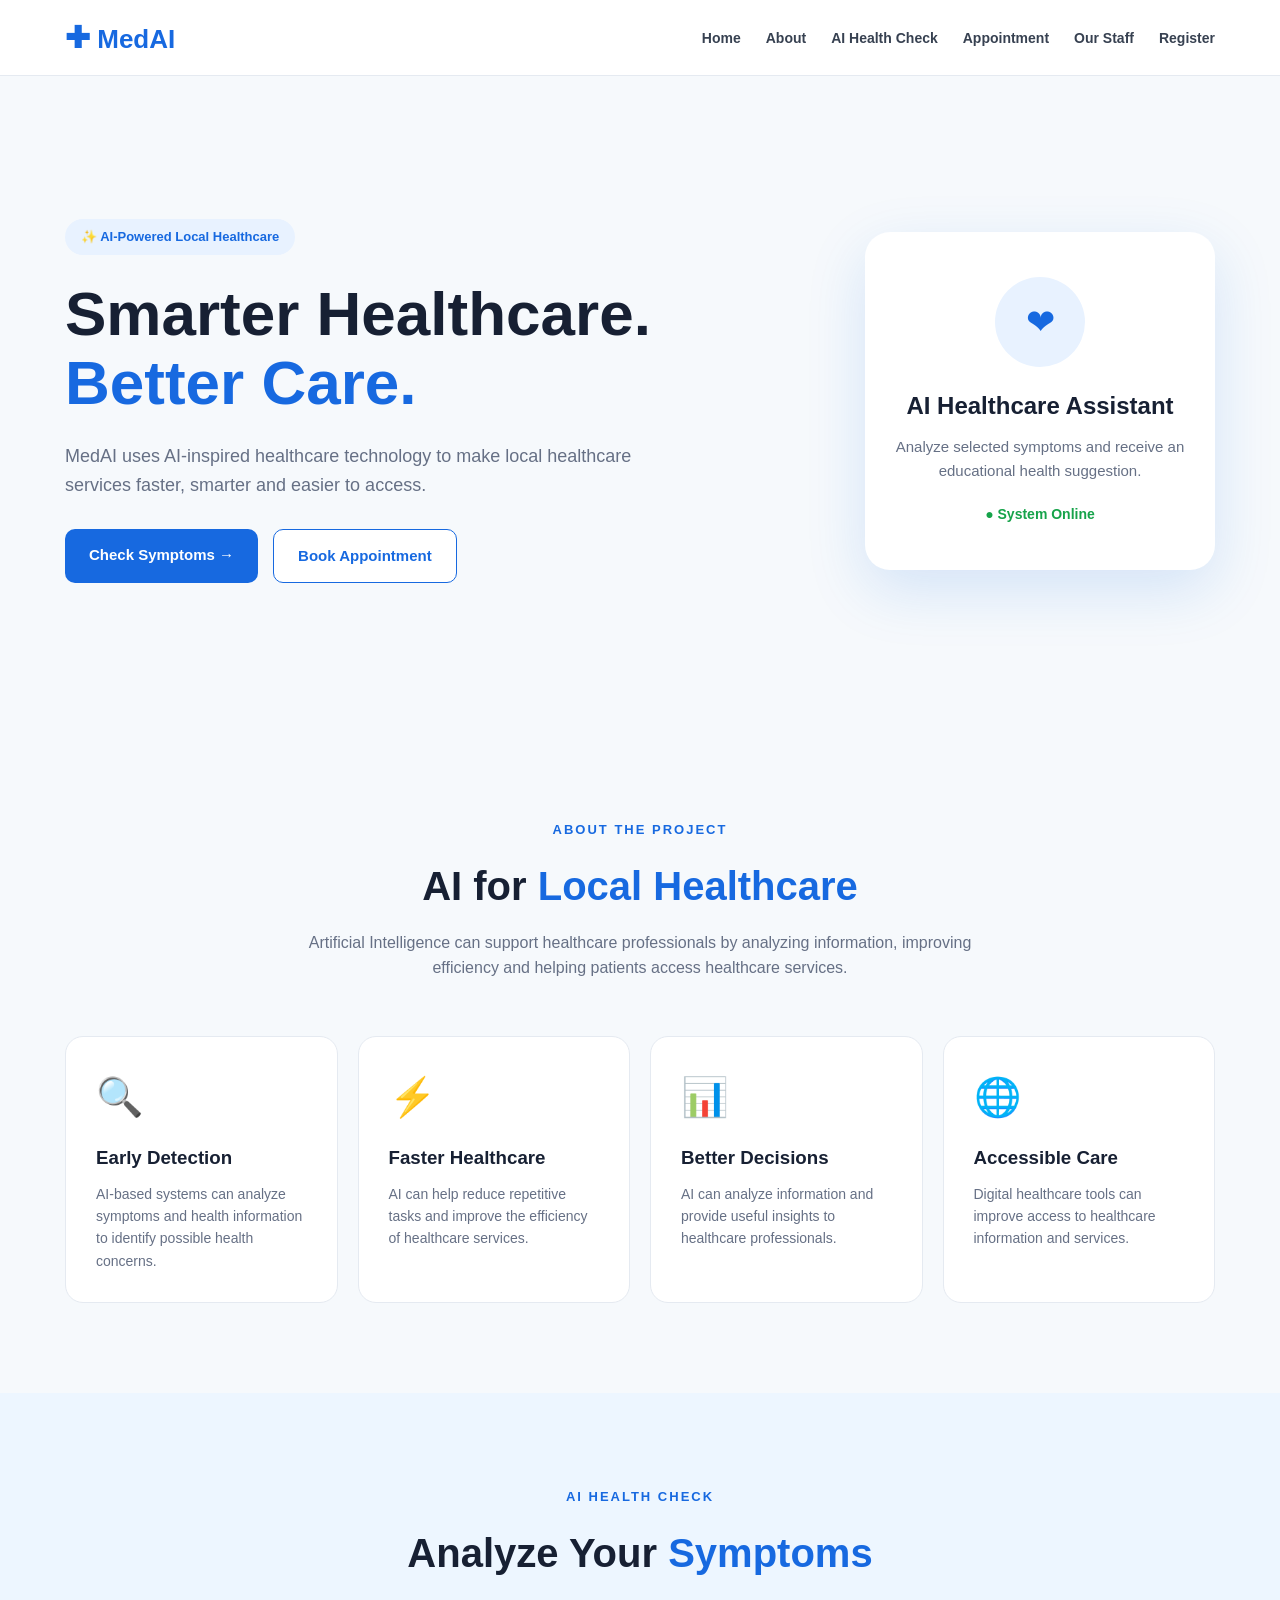
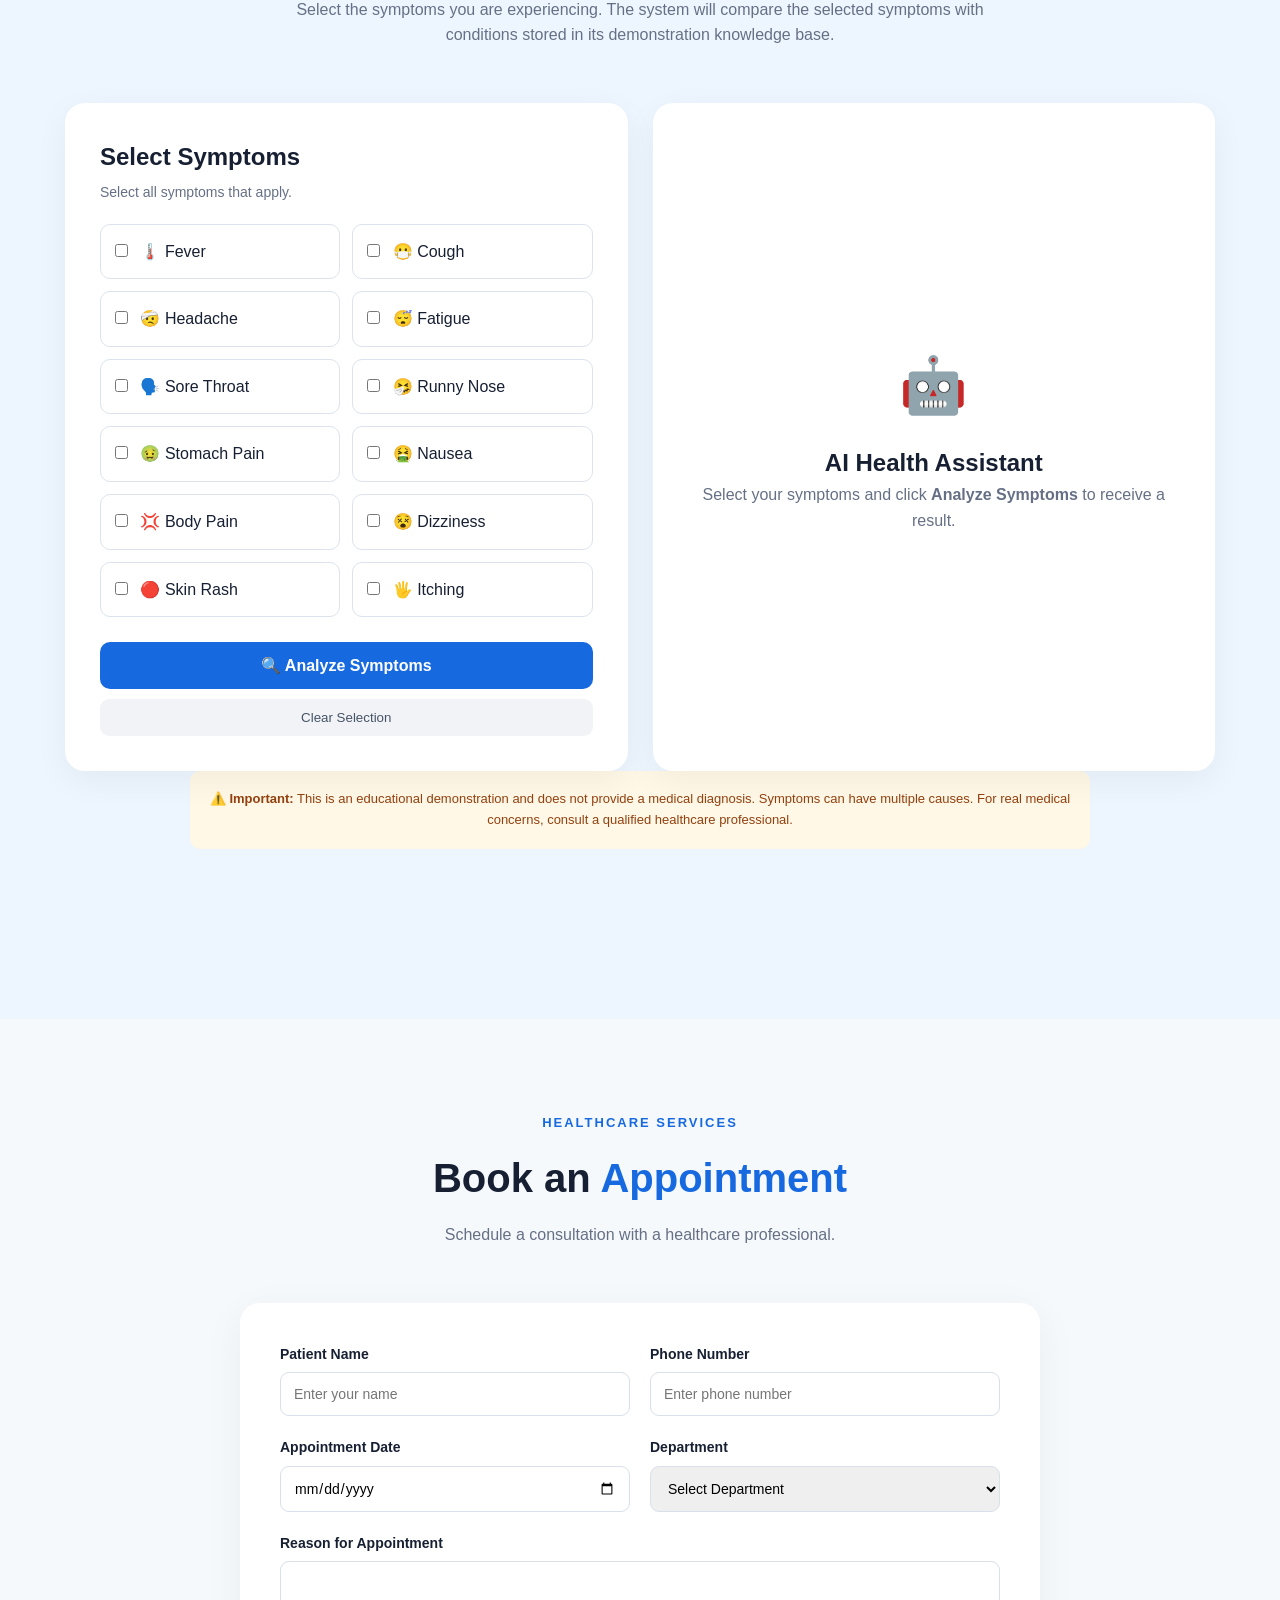
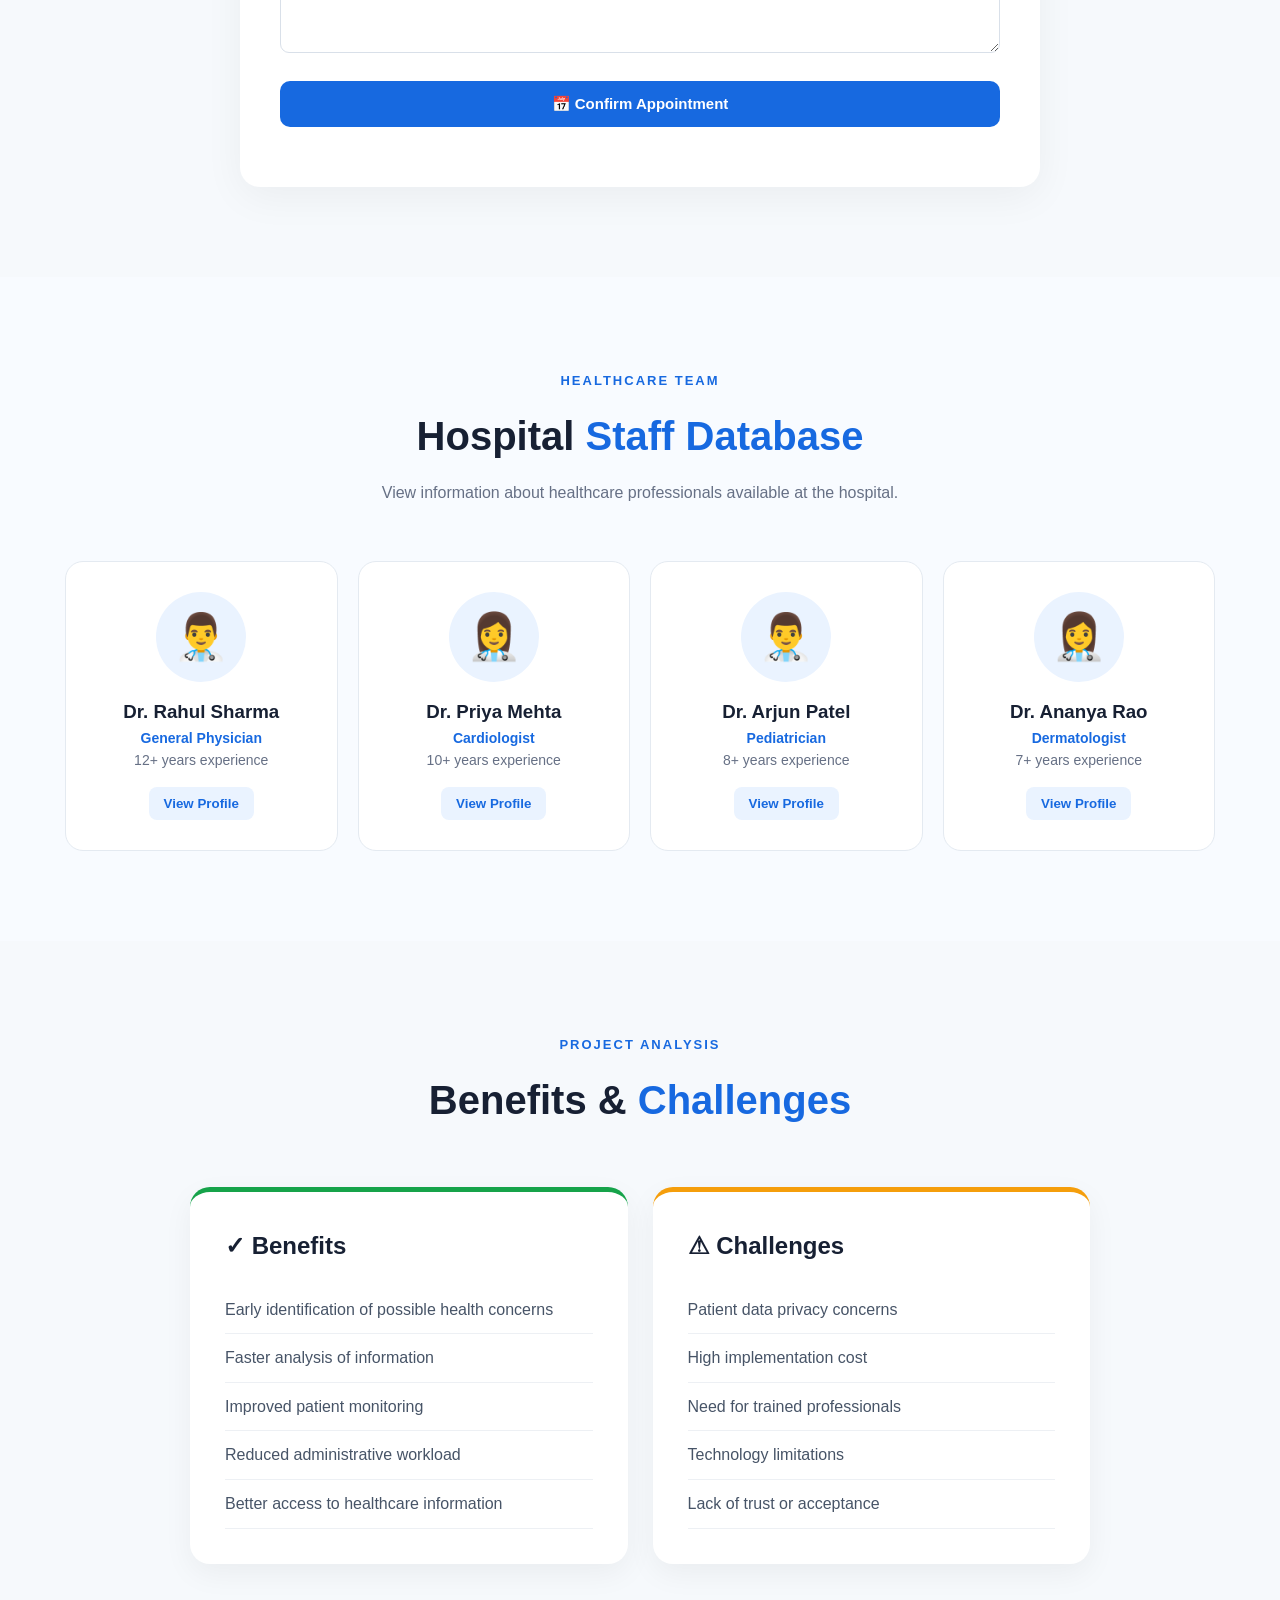
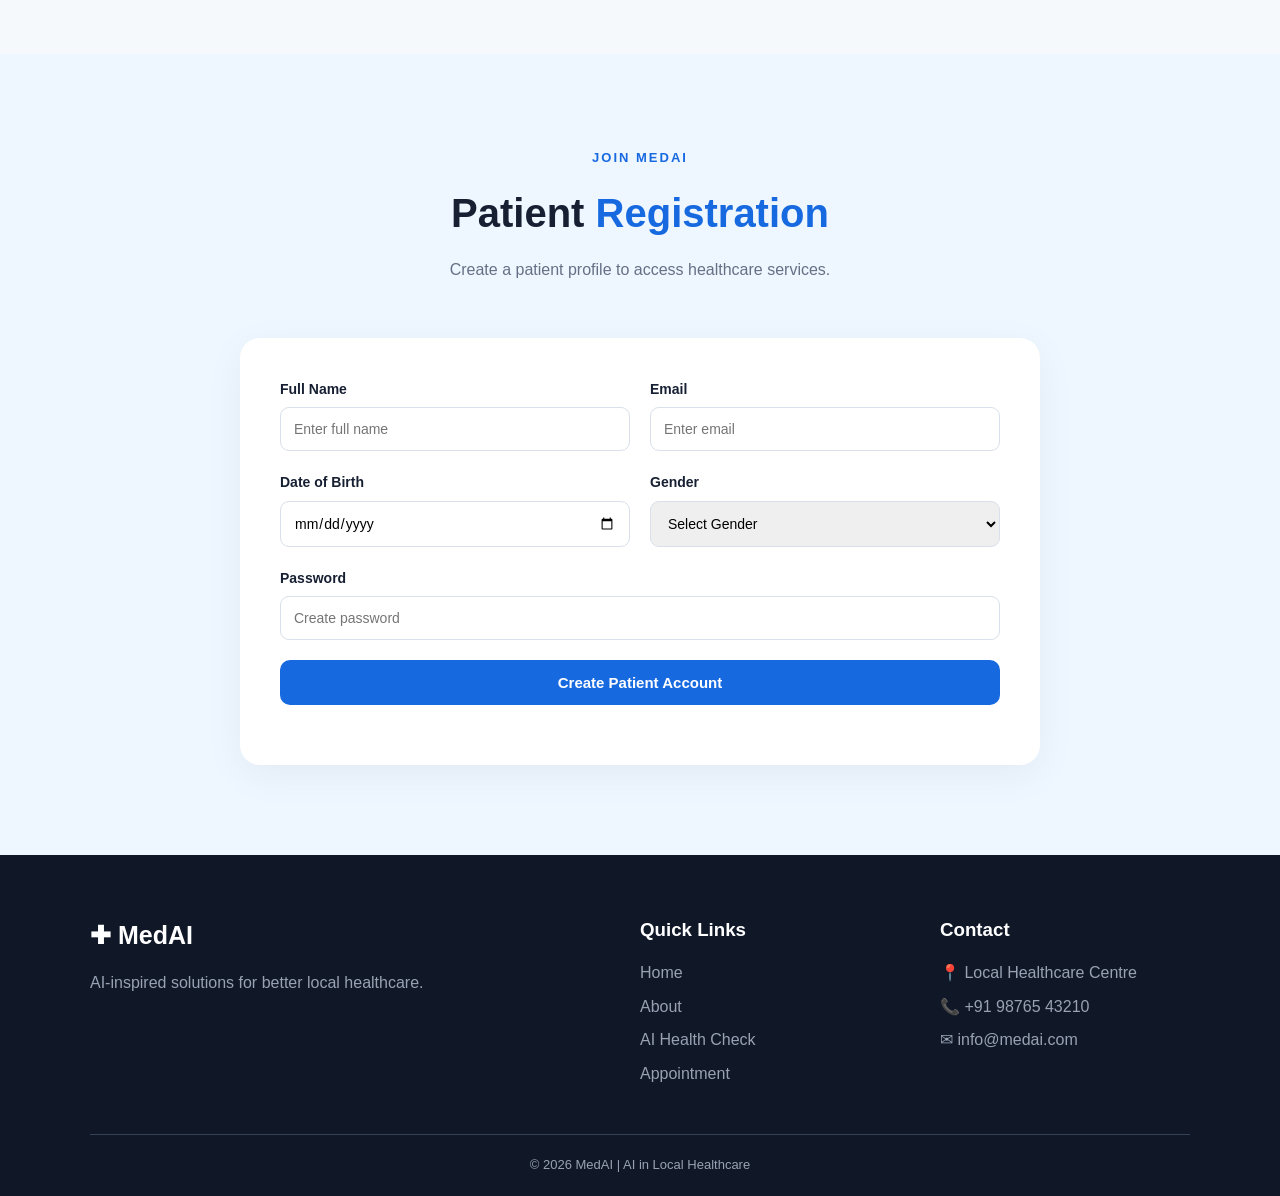
==== index.html @ bee103cc "Add files via upload" ====
<!DOCTYPE html>
<html lang="en">

<head>
    <meta charset="UTF-8">
    <meta name="viewport" content="width=device-width, initial-scale=1.0">

    <title>MedAI | AI in Local Healthcare</title>

    <link rel="stylesheet" href="style.css">
</head>

<body>

<!-- =====================================================
     NAVIGATION BAR
===================================================== -->

<header>

    <nav class="navbar">

        <a href="#home" class="logo">
            <span>✚</span> MedAI
        </a>

        <button class="menu-btn" id="menuBtn">
            ☰
        </button>

        <ul class="nav-links" id="navLinks">

            <li>
                <a href="#home">Home</a>
            </li>

            <li>
                <a href="#about">About</a>
            </li>

            <li>
                <a href="#symptoms">AI Health Check</a>
            </li>

            <li>
                <a href="#appointment">Appointment</a>
            </li>

            <li>
                <a href="#staff">Our Staff</a>
            </li>

            <li>
                <a href="#register">Register</a>
            </li>

        </ul>

    </nav>

</header>


<!-- =====================================================
     HOME
===================================================== -->

<section id="home" class="hero">

    <div class="hero-content">

        <div class="badge">
            ✨ AI-Powered Local Healthcare
        </div>

        <h1>
            Smarter Healthcare.
            <span>Better Care.</span>
        </h1>

        <p>
            MedAI uses AI-inspired healthcare technology to
            make local healthcare services faster, smarter
            and easier to access.
        </p>

        <div class="hero-buttons">

            <a href="#symptoms" class="btn primary">
                Check Symptoms →
            </a>

            <a href="#appointment" class="btn secondary">
                Book Appointment
            </a>

        </div>

    </div>


    <div class="hero-card">

        <div class="pulse-icon">
            ❤
        </div>

        <h2>
            AI Healthcare Assistant
        </h2>

        <p>
            Analyze selected symptoms and receive an
            educational health suggestion.
        </p>

        <div class="online">
            ● System Online
        </div>

    </div>

</section>


<!-- =====================================================
     ABOUT
===================================================== -->

<section id="about" class="section">

    <div class="section-title">

        <span>ABOUT THE PROJECT</span>

        <h2>
            AI for
            <strong>Local Healthcare</strong>
        </h2>

        <p>
            Artificial Intelligence can support healthcare
            professionals by analyzing information,
            improving efficiency and helping patients
            access healthcare services.
        </p>

    </div>


    <div class="cards">

        <div class="info-card">

            <div class="card-icon">
                🔍
            </div>

            <h3>
                Early Detection
            </h3>

            <p>
                AI-based systems can analyze symptoms and
                health information to identify possible
                health concerns.
            </p>

        </div>


        <div class="info-card">

            <div class="card-icon">
                ⚡
            </div>

            <h3>
                Faster Healthcare
            </h3>

            <p>
                AI can help reduce repetitive tasks and
                improve the efficiency of healthcare services.
            </p>

        </div>


        <div class="info-card">

            <div class="card-icon">
                📊
            </div>

            <h3>
                Better Decisions
            </h3>

            <p>
                AI can analyze information and provide
                useful insights to healthcare professionals.
            </p>

        </div>


        <div class="info-card">

            <div class="card-icon">
                🌐
            </div>

            <h3>
                Accessible Care
            </h3>

            <p>
                Digital healthcare tools can improve access
                to healthcare information and services.
            </p>

        </div>

    </div>

</section>


<!-- =====================================================
     AI SYMPTOM CHECKER
===================================================== -->

<section id="symptoms" class="checker-section">

    <div class="section">

        <div class="section-title">

            <span>AI HEALTH CHECK</span>

            <h2>
                Analyze Your
                <strong>Symptoms</strong>
            </h2>

            <p>
                Select the symptoms you are experiencing.
                The system will compare the selected symptoms
                with conditions stored in its demonstration
                knowledge base.
            </p>

        </div>


        <div class="checker">


            <!-- LEFT SIDE -->

            <div class="symptom-box">

                <h2>
                    Select Symptoms
                </h2>

                <p class="small-text">
                    Select all symptoms that apply.
                </p>


                <div class="symptoms-grid">

                    <label class="symptom-option">
                        <input type="checkbox" value="fever">
                        <span>🌡️ Fever</span>
                    </label>


                    <label class="symptom-option">
                        <input type="checkbox" value="cough">
                        <span>😷 Cough</span>
                    </label>


                    <label class="symptom-option">
                        <input type="checkbox" value="headache">
                        <span>🤕 Headache</span>
                    </label>


                    <label class="symptom-option">
                        <input type="checkbox" value="fatigue">
                        <span>😴 Fatigue</span>
                    </label>


                    <label class="symptom-option">
                        <input type="checkbox" value="sorethroat">
                        <span>🗣️ Sore Throat</span>
                    </label>


                    <label class="symptom-option">
                        <input type="checkbox" value="cold">
                        <span>🤧 Runny Nose</span>
                    </label>


                    <label class="symptom-option">
                        <input type="checkbox" value="stomach">
                        <span>🤢 Stomach Pain</span>
                    </label>


                    <label class="symptom-option">
                        <input type="checkbox" value="nausea">
                        <span>🤮 Nausea</span>
                    </label>


                    <label class="symptom-option">
                        <input type="checkbox" value="bodypain">
                        <span>💢 Body Pain</span>
                    </label>


                    <label class="symptom-option">
                        <input type="checkbox" value="dizziness">
                        <span>😵 Dizziness</span>
                    </label>


                    <label class="symptom-option">
                        <input type="checkbox" value="rash">
                        <span>🔴 Skin Rash</span>
                    </label>


                    <label class="symptom-option">
                        <input type="checkbox" value="itching">
                        <span>🖐️ Itching</span>
                    </label>

                </div>


                <button
                    type="button"
                    id="analyzeBtn"
                    class="btn primary analyze-btn">

                    🔍 Analyze Symptoms

                </button>


                <button
                    type="button"
                    id="clearBtn"
                    class="clear-btn">

                    Clear Selection

                </button>

            </div>


            <!-- RIGHT SIDE -->

            <div class="result-box" id="resultBox">

                <div class="robot">
                    🤖
                </div>

                <h2>
                    AI Health Assistant
                </h2>

                <p>
                    Select your symptoms and click
                    <strong>Analyze Symptoms</strong>
                    to receive a result.
                </p>

            </div>

        </div>


        <div class="warning">

            ⚠️ <strong>Important:</strong>
            This is an educational demonstration and does
            not provide a medical diagnosis. Symptoms can
            have multiple causes. For real medical concerns,
            consult a qualified healthcare professional.

        </div>

    </div>

</section>


<!-- =====================================================
     APPOINTMENT
===================================================== -->

<section id="appointment" class="section">

    <div class="section-title">

        <span>HEALTHCARE SERVICES</span>

        <h2>
            Book an
            <strong>Appointment</strong>
        </h2>

        <p>
            Schedule a consultation with a healthcare professional.
        </p>

    </div>


    <div class="form-container">

        <form id="appointmentForm">

            <div class="form-row">

                <div class="input-group">

                    <label>
                        Patient Name
                    </label>

                    <input
                        type="text"
                        id="patientName"
                        placeholder="Enter your name"
                        required>

                </div>


                <div class="input-group">

                    <label>
                        Phone Number
                    </label>

                    <input
                        type="tel"
                        placeholder="Enter phone number"
                        required>

                </div>

            </div>


            <div class="form-row">

                <div class="input-group">

                    <label>
                        Appointment Date
                    </label>

                    <input
                        type="date"
                        required>

                </div>


                <div class="input-group">

                    <label>
                        Department
                    </label>

                    <select required>

                        <option value="">
                            Select Department
                        </option>

                        <option>
                            General Medicine
                        </option>

                        <option>
                            Cardiology
                        </option>

                        <option>
                            Pediatrics
                        </option>

                        <option>
                            Dermatology
                        </option>

                        <option>
                            Orthopedics
                        </option>

                    </select>

                </div>

            </div>


            <div class="input-group">

                <label>
                    Reason for Appointment
                </label>

                <textarea
                    rows="4"
                    placeholder="Describe your concern">
                </textarea>

            </div>


            <button
                type="submit"
                class="btn primary full">

                📅 Confirm Appointment

            </button>

        </form>


        <div id="appointmentMessage"></div>

    </div>

</section>


<!-- =====================================================
     STAFF DATABASE
===================================================== -->

<section id="staff" class="staff-section">

    <div class="section">

        <div class="section-title">

            <span>HEALTHCARE TEAM</span>

            <h2>
                Hospital
                <strong>Staff Database</strong>
            </h2>

            <p>
                View information about healthcare professionals
                available at the hospital.
            </p>

        </div>


        <div class="staff-grid">


            <div class="staff-card">

                <div class="doctor">
                    👨‍⚕️
                </div>

                <h3>
                    Dr. Rahul Sharma
                </h3>

                <p class="speciality">
                    General Physician
                </p>

                <p>
                    12+ years experience
                </p>

                <button
                    class="profile-btn"
                    onclick="showStaff(
                    'Dr. Rahul Sharma',
                    'General Physician',
                    '12+ years experience',
                    'Monday - Friday')">

                    View Profile

                </button>

            </div>


            <div class="staff-card">

                <div class="doctor">
                    👩‍⚕️
                </div>

                <h3>
                    Dr. Priya Mehta
                </h3>

                <p class="speciality">
                    Cardiologist
                </p>

                <p>
                    10+ years experience
                </p>

                <button
                    class="profile-btn"
                    onclick="showStaff(
                    'Dr. Priya Mehta',
                    'Cardiologist',
                    '10+ years experience',
                    'Tuesday - Saturday')">

                    View Profile

                </button>

            </div>


            <div class="staff-card">

                <div class="doctor">
                    👨‍⚕️
                </div>

                <h3>
                    Dr. Arjun Patel
                </h3>

                <p class="speciality">
                    Pediatrician
                </p>

                <p>
                    8+ years experience
                </p>

                <button
                    class="profile-btn"
                    onclick="showStaff(
                    'Dr. Arjun Patel',
                    'Pediatrician',
                    '8+ years experience',
                    'Monday - Saturday')">

                    View Profile

                </button>

            </div>


            <div class="staff-card">

                <div class="doctor">
                    👩‍⚕️
                </div>

                <h3>
                    Dr. Ananya Rao
                </h3>

                <p class="speciality">
                    Dermatologist
                </p>

                <p>
                    7+ years experience
                </p>

                <button
                    class="profile-btn"
                    onclick="showStaff(
                    'Dr. Ananya Rao',
                    'Dermatologist',
                    '7+ years experience',
                    'Monday - Thursday')">

                    View Profile

                </button>

            </div>

        </div>

    </div>

</section>


<!-- =====================================================
     BENEFITS & CHALLENGES
===================================================== -->

<section class="section">

    <div class="section-title">

        <span>PROJECT ANALYSIS</span>

        <h2>
            Benefits &
            <strong>Challenges</strong>
        </h2>

    </div>


    <div class="comparison">

        <div class="benefits">

            <h2>
                ✓ Benefits
            </h2>

            <ul>

                <li>
                    Early identification of possible health concerns
                </li>

                <li>
                    Faster analysis of information
                </li>

                <li>
                    Improved patient monitoring
                </li>

                <li>
                    Reduced administrative workload
                </li>

                <li>
                    Better access to healthcare information
                </li>

            </ul>

        </div>


        <div class="challenges">

            <h2>
                ⚠ Challenges
            </h2>

            <ul>

                <li>
                    Patient data privacy concerns
                </li>

                <li>
                    High implementation cost
                </li>

                <li>
                    Need for trained professionals
                </li>

                <li>
                    Technology limitations
                </li>

                <li>
                    Lack of trust or acceptance
                </li>

            </ul>

        </div>

    </div>

</section>


<!-- =====================================================
     REGISTRATION
===================================================== -->

<section id="register" class="register-section">

    <div class="section">

        <div class="section-title">

            <span>JOIN MEDAI</span>

            <h2>
                Patient
                <strong>Registration</strong>
            </h2>

            <p>
                Create a patient profile to access healthcare services.
            </p>

        </div>


        <div class="form-container">

            <form id="registrationForm">

                <div class="form-row">

                    <div class="input-group">

                        <label>
                            Full Name
                        </label>

                        <input
                            type="text"
                            placeholder="Enter full name"
                            required>

                    </div>


                    <div class="input-group">

                        <label>
                            Email
                        </label>

                        <input
                            type="email"
                            placeholder="Enter email"
                            required>

                    </div>

                </div>


                <div class="form-row">

                    <div class="input-group">

                        <label>
                            Date of Birth
                        </label>

                        <input
                            type="date"
                            required>

                    </div>


                    <div class="input-group">

                        <label>
                            Gender
                        </label>

                        <select required>

                            <option value="">
                                Select Gender
                            </option>

                            <option>
                                Male
                            </option>

                            <option>
                                Female
                            </option>

                            <option>
                                Other
                            </option>

                        </select>

                    </div>

                </div>


                <div class="input-group">

                    <label>
                        Password
                    </label>

                    <input
                        type="password"
                        placeholder="Create password"
                        required>

                </div>


                <button
                    type="submit"
                    class="btn primary full">

                    Create Patient Account

                </button>

            </form>


            <div id="registrationMessage"></div>

        </div>

    </div>

</section>


<!-- =====================================================
     FOOTER
===================================================== -->

<footer>

    <div class="footer-content">

        <div>

            <a href="#home" class="footer-logo">
                ✚ MedAI
            </a>

            <p>
                AI-inspired solutions for better local healthcare.
            </p>

        </div>


        <div>

            <h3>
                Quick Links
            </h3>

            <a href="#home">
                Home
            </a>

            <a href="#about">
                About
            </a>

            <a href="#symptoms">
                AI Health Check
            </a>

            <a href="#appointment">
                Appointment
            </a>

        </div>


        <div>

            <h3>
                Contact
            </h3>

            <p>
                📍 Local Healthcare Centre
            </p>

            <p>
                📞 +91 98765 43210
            </p>

            <p>
                ✉ info@medai.com
            </p>

        </div>

    </div>


    <div class="copyright">

        © 2026 MedAI | AI in Local Healthcare

    </div>

</footer>


<!-- =====================================================
     STAFF MODAL
===================================================== -->

<div class="modal" id="staffModal">

    <div class="modal-content">

        <button
            class="close"
            onclick="closeModal()">

            ×

        </button>

        <div id="staffDetails"></div>

    </div>

</div>


<script src="script.js"></script>

</body>

</html>
---- style.css ----
* {
    margin: 0;
    padding: 0;
    box-sizing: border-box;
    scroll-behavior: smooth;
}

body {
    font-family: Arial, Helvetica, sans-serif;
    background: #f6f9fc;
    color: #172033;
    line-height: 1.6;
}


/* =====================================================
   NAVBAR
===================================================== */

header {
    position: sticky;
    top: 0;
    z-index: 1000;

    background: rgba(255, 255, 255, 0.96);

    backdrop-filter: blur(15px);

    border-bottom: 1px solid #e5eaf1;
}

.navbar {
    max-width: 1200px;
    height: 75px;

    margin: auto;

    padding: 0 25px;

    display: flex;
    align-items: center;
    justify-content: space-between;
}

.logo {
    text-decoration: none;

    color: #1769e0;

    font-size: 26px;
    font-weight: bold;
}

.logo span {
    font-size: 30px;
}

.nav-links {
    display: flex;

    list-style: none;

    gap: 25px;
}

.nav-links a {
    text-decoration: none;

    color: #374151;

    font-size: 14px;

    font-weight: bold;

    transition: 0.3s;
}

.nav-links a:hover {
    color: #1769e0;
}

.menu-btn {
    display: none;

    border: none;

    background: transparent;

    font-size: 28px;

    cursor: pointer;
}


/* =====================================================
   HERO
===================================================== */

.hero {
    min-height: 650px;

    max-width: 1200px;

    margin: auto;

    padding: 80px 25px;

    display: flex;

    align-items: center;

    justify-content: space-between;

    gap: 50px;
}

.hero-content {
    max-width: 650px;
}

.badge {
    display: inline-block;

    padding: 8px 16px;

    border-radius: 30px;

    background: #e8f2ff;

    color: #1769e0;

    font-size: 13px;

    font-weight: bold;

    margin-bottom: 25px;
}

.hero h1 {
    font-size: 62px;

    line-height: 1.1;

    margin-bottom: 25px;
}

.hero h1 span {
    color: #1769e0;

    display: block;
}

.hero p {
    color: #667085;

    font-size: 18px;

    max-width: 600px;

    margin-bottom: 30px;
}

.hero-buttons {
    display: flex;

    gap: 15px;

    flex-wrap: wrap;
}

.btn {
    border: none;

    padding: 14px 24px;

    border-radius: 10px;

    font-size: 15px;

    font-weight: bold;

    cursor: pointer;

    text-decoration: none;

    display: inline-block;

    transition: 0.3s;
}

.primary {
    background: #1769e0;

    color: white;
}

.primary:hover {
    background: #0d4fae;

    transform: translateY(-2px);
}

.secondary {
    background: white;

    color: #1769e0;

    border: 1px solid #1769e0;
}

.secondary:hover {
    background: #edf5ff;
}


/* HERO CARD */

.hero-card {
    width: 350px;

    padding: 45px 30px;

    text-align: center;

    background: white;

    border-radius: 25px;

    box-shadow: 0 20px 60px rgba(23, 105, 224, 0.15);

    animation: float 4s ease-in-out infinite;
}

.pulse-icon {
    width: 90px;
    height: 90px;

    margin: auto auto 20px;

    border-radius: 50%;

    background: #e8f2ff;

    color: #1769e0;

    font-size: 35px;

    display: flex;

    align-items: center;

    justify-content: center;
}

.hero-card p {
    font-size: 15px;

    margin: 10px 0;
}

.online {
    margin-top: 20px;

    color: #16a34a;

    font-weight: bold;

    font-size: 14px;
}

@keyframes float {

    0%,
    100% {
        transform: translateY(0);
    }

    50% {
        transform: translateY(-12px);
    }
}


/* =====================================================
   GENERAL SECTIONS
===================================================== */

.section {
    max-width: 1200px;

    margin: auto;

    padding: 90px 25px;
}

.section-title {
    max-width: 700px;

    margin: auto auto 55px;

    text-align: center;
}

.section-title span {
    color: #1769e0;

    font-size: 13px;

    font-weight: bold;

    letter-spacing: 2px;
}

.section-title h2 {
    font-size: 40px;

    margin: 12px 0;
}

.section-title strong {
    color: #1769e0;
}

.section-title p {
    color: #667085;
}


/* =====================================================
   ABOUT CARDS
===================================================== */

.cards {
    display: grid;

    grid-template-columns: repeat(4, 1fr);

    gap: 20px;
}

.info-card {
    padding: 30px;

    background: white;

    border: 1px solid #e5eaf1;

    border-radius: 18px;

    transition: 0.3s;
}

.info-card:hover {
    transform: translateY(-8px);

    box-shadow: 0 15px 40px rgba(23, 105, 224, 0.12);
}

.card-icon {
    font-size: 38px;

    margin-bottom: 15px;
}

.info-card h3 {
    margin-bottom: 10px;
}

.info-card p {
    color: #667085;

    font-size: 14px;
}


/* =====================================================
   SYMPTOM CHECKER
===================================================== */

.checker-section {
    background: #edf6ff;
}

.checker {
    display: grid;

    grid-template-columns: 1fr 1fr;

    gap: 25px;
}

.symptom-box,
.result-box {
    background: white;

    padding: 35px;

    border-radius: 20px;

    box-shadow: 0 10px 35px rgba(0, 0, 0, 0.05);
}

.small-text {
    color: #667085;

    font-size: 14px;

    margin: 5px 0 20px;
}

.symptoms-grid {
    display: grid;

    grid-template-columns: repeat(2, 1fr);

    gap: 12px;

    margin-bottom: 25px;
}

.symptom-option {
    padding: 14px;

    border: 1px solid #dce3ec;

    border-radius: 10px;

    cursor: pointer;

    transition: 0.2s;

    background: white;
}

.symptom-option:hover {
    border-color: #1769e0;

    background: #f3f8ff;
}

.symptom-option input {
    margin-right: 8px;

    accent-color: #1769e0;
}

.analyze-btn {
    width: 100%;

    font-size: 16px;
}

.clear-btn {
    width: 100%;

    margin-top: 10px;

    padding: 11px;

    border: none;

    border-radius: 9px;

    background: #f1f3f6;

    color: #475467;

    cursor: pointer;
}

.clear-btn:hover {
    background: #e5e7eb;
}


/* RESULT */

.result-box {
    min-height: 450px;

    display: flex;

    flex-direction: column;

    justify-content: center;

    text-align: center;
}

.robot {
    font-size: 55px;

    margin-bottom: 15px;
}

.result-box > p {
    color: #667085;
}

.result-condition {
    color: #1769e0;

    font-size: 25px;

    margin: 12px 0;
}

.match-score {
    margin: 10px 0 18px;

    color: #475467;

    font-size: 14px;
}

.remedy {
    padding: 18px;

    border-radius: 12px;

    background: #effaf3;

    text-align: left;

    color: #166534;
}

.remedy p {
    color: #344054;

    font-size: 14px;

    margin-top: 8px;
}

.selected-list {
    margin-top: 15px;

    padding: 15px;

    border-radius: 10px;

    background: #f5f8fc;

    text-align: left;

    font-size: 14px;
}

.selected-list p {
    color: #667085;

    margin-top: 5px;

    text-transform: capitalize;
}

.warning {
    max-width: 900px;

    margin: 0 auto 80px;

    padding: 18px;

    background: #fff8e7;

    color: #92400e;

    border-radius: 10px;

    text-align: center;

    font-size: 13px;
}


/* =====================================================
   FORMS
===================================================== */

.form-container {
    max-width: 800px;

    margin: auto;

    padding: 40px;

    background: white;

    border-radius: 20px;

    box-shadow: 0 10px 40px rgba(0, 0, 0, 0.05);
}

.form-row {
    display: grid;

    grid-template-columns: 1fr 1fr;

    gap: 20px;
}

.input-group {
    margin-bottom: 20px;
}

.input-group label {
    display: block;

    margin-bottom: 7px;

    font-size: 14px;

    font-weight: bold;
}

.input-group input,
.input-group select,
.input-group textarea {
    width: 100%;

    padding: 13px;

    border: 1px solid #d9e0e9;

    border-radius: 9px;

    outline: none;

    font-family: inherit;

    font-size: 14px;
}

.input-group input:focus,
.input-group select:focus,
.input-group textarea:focus {
    border-color: #1769e0;

    box-shadow: 0 0 0 3px rgba(23, 105, 224, 0.1);
}

.full {
    width: 100%;
}

#appointmentMessage,
#registrationMessage {
    text-align: center;

    margin-top: 20px;

    font-weight: bold;

    color: #16a34a;
}


/* =====================================================
   STAFF
===================================================== */

.staff-section {
    background: #f8fbff;
}

.staff-grid {
    display: grid;

    grid-template-columns: repeat(4, 1fr);

    gap: 20px;
}

.staff-card {
    padding: 30px 20px;

    text-align: center;

    background: white;

    border: 1px solid #e4eaf1;

    border-radius: 18px;

    transition: 0.3s;
}

.staff-card:hover {
    transform: translateY(-6px);

    box-shadow: 0 12px 35px rgba(0, 0, 0, 0.07);
}

.doctor {
    width: 90px;
    height: 90px;

    margin: auto auto 15px;

    border-radius: 50%;

    background: #eaf3ff;

    display: flex;

    align-items: center;

    justify-content: center;

    font-size: 45px;
}

.staff-card p {
    color: #667085;

    font-size: 14px;
}

.speciality {
    color: #1769e0 !important;

    font-weight: bold;
}

.profile-btn {
    margin-top: 15px;

    padding: 9px 15px;

    border: none;

    border-radius: 8px;

    background: #eaf3ff;

    color: #1769e0;

    cursor: pointer;

    font-weight: bold;
}


/* =====================================================
   BENEFITS / CHALLENGES
===================================================== */

.comparison {
    display: grid;

    grid-template-columns: 1fr 1fr;

    gap: 25px;

    max-width: 900px;

    margin: auto;
}

.benefits,
.challenges {
    padding: 35px;

    background: white;

    border-radius: 20px;

    box-shadow: 0 10px 30px rgba(0, 0, 0, 0.05);
}

.benefits {
    border-top: 5px solid #16a34a;
}

.challenges {
    border-top: 5px solid #f59e0b;
}

.comparison ul {
    list-style: none;

    margin-top: 20px;
}

.comparison li {
    padding: 11px 0;

    border-bottom: 1px solid #edf0f4;

    color: #475467;
}


/* =====================================================
   REGISTRATION
===================================================== */

.register-section {
    background: #eef6ff;
}


/* =====================================================
   MODAL
===================================================== */

.modal {
    display: none;

    position: fixed;

    z-index: 2000;

    inset: 0;

    background: rgba(0, 0, 0, 0.55);

    align-items: center;

    justify-content: center;
}

.modal-content {
    width: 90%;

    max-width: 450px;

    padding: 40px;

    background: white;

    border-radius: 20px;

    text-align: center;

    position: relative;
}

.close {
    position: absolute;

    right: 18px;

    top: 10px;

    border: none;

    background: none;

    font-size: 30px;

    cursor: pointer;
}


/* =====================================================
   FOOTER
===================================================== */

footer {
    padding: 60px 25px 20px;

    background: #101828;

    color: white;
}

.footer-content {
    max-width: 1100px;

    margin: auto;

    display: grid;

    grid-template-columns: 2fr 1fr 1fr;

    gap: 50px;
}

.footer-logo {
    display: inline-block;

    color: white;

    text-decoration: none;

    font-size: 25px;

    font-weight: bold;

    margin-bottom: 15px;
}

.footer-content p {
    color: #98a2b3;

    margin-bottom: 8px;
}

.footer-content h3 {
    margin-bottom: 15px;
}

.footer-content a:not(.footer-logo) {
    display: block;

    color: #98a2b3;

    text-decoration: none;

    margin-bottom: 8px;
}

.footer-content a:hover {
    color: white;
}

.copyright {
    max-width: 1100px;

    margin: 40px auto 0;

    padding-top: 20px;

    border-top: 1px solid #344054;

    text-align: center;

    color: #98a2b3;

    font-size: 13px;
}


/* =====================================================
   MOBILE
===================================================== */

@media (max-width: 900px) {

    .menu-btn {
        display: block;
    }

    .nav-links {
        display: none;

        position: absolute;

        top: 75px;

        left: 0;

        width: 100%;

        padding: 25px;

        background: white;

        flex-direction: column;

        box-shadow: 0 10px 25px rgba(0, 0, 0, 0.08);
    }

    .nav-links.active {
        display: flex;
    }

    .hero {
        flex-direction: column;

        text-align: center;
    }

    .hero-buttons {
        justify-content: center;
    }

    .cards,
    .staff-grid {
        grid-template-columns: repeat(2, 1fr);
    }

    .checker {
        grid-template-columns: 1fr;
    }

}


@media (max-width: 600px) {

    .hero h1 {
        font-size: 40px;
    }

    .hero-card {
        width: 100%;
    }

    .section-title h2 {
        font-size: 30px;
    }

    .cards,
    .staff-grid,
    .comparison,
    .form-row,
    .footer-content {
        grid-template-columns: 1fr;
    }

    .symptoms-grid {
        grid-template-columns: 1fr;
    }

    .form-container {
        padding: 25px;
    }

}
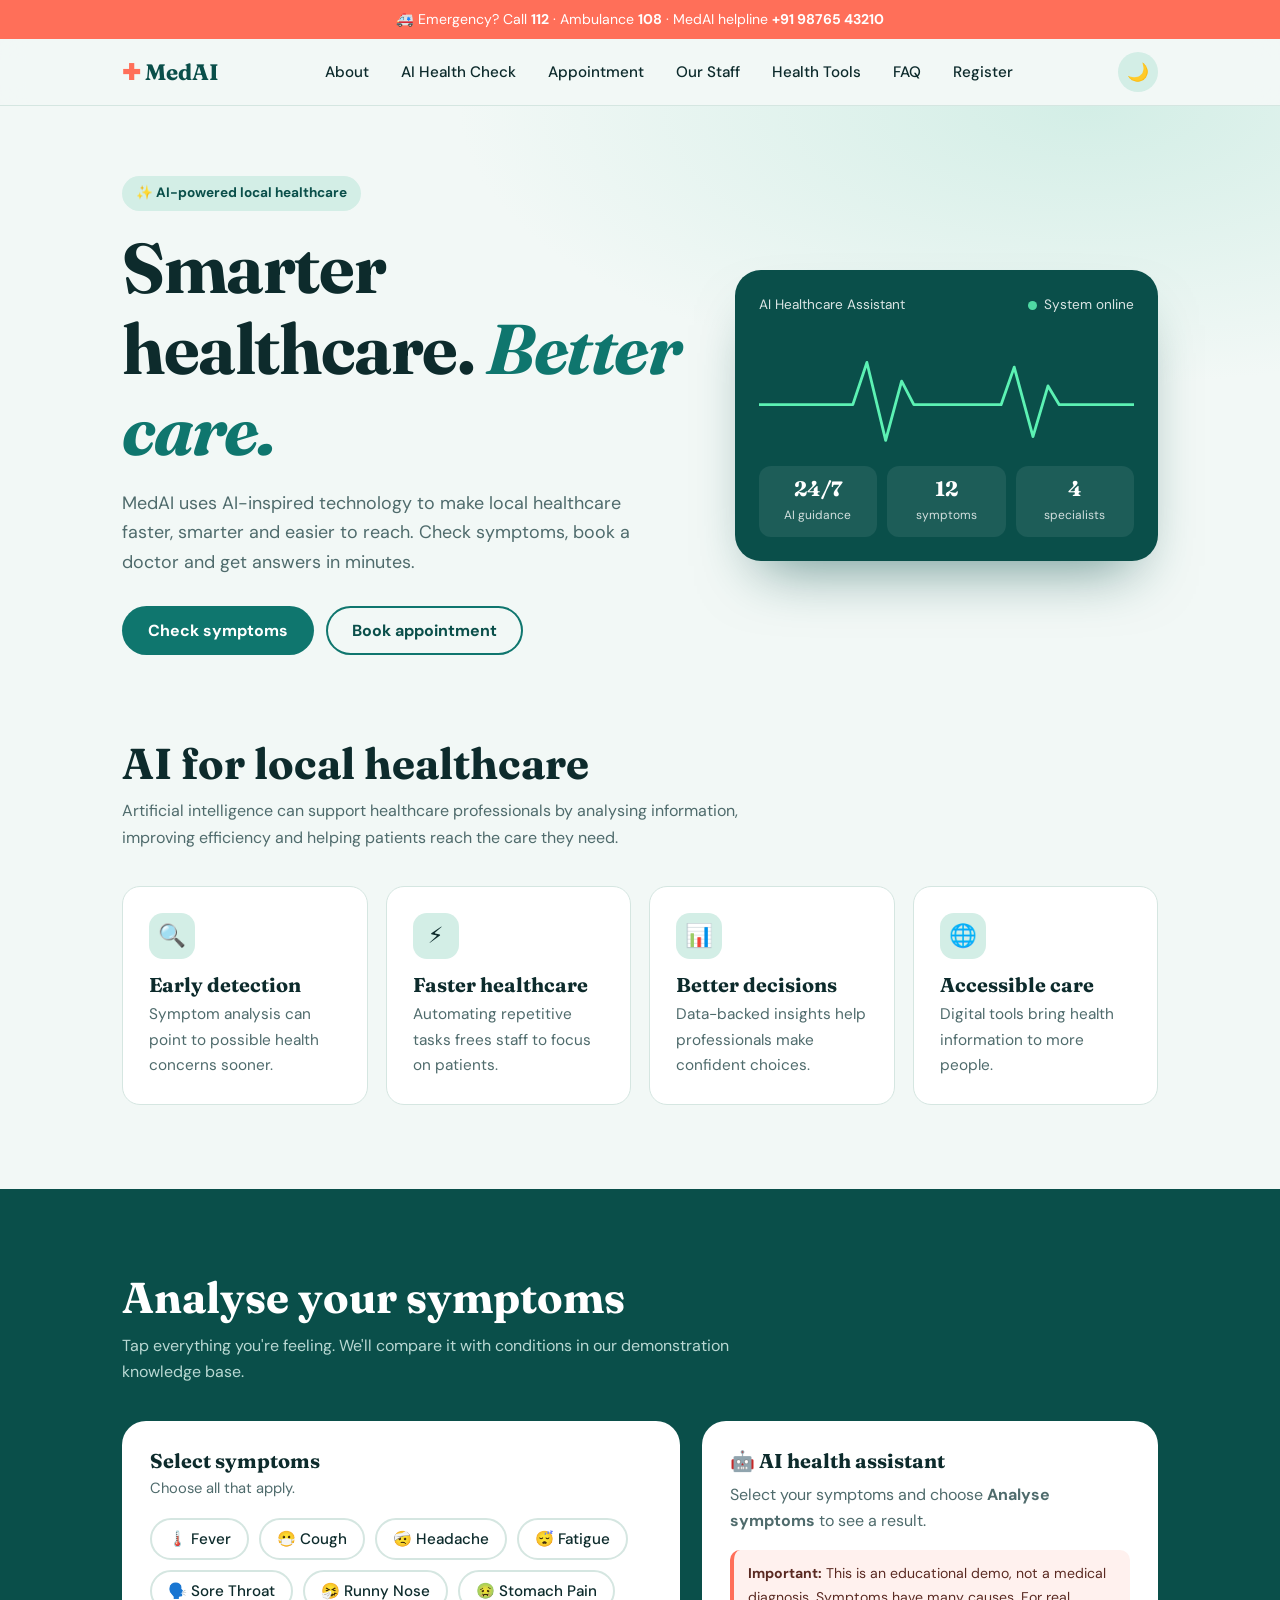
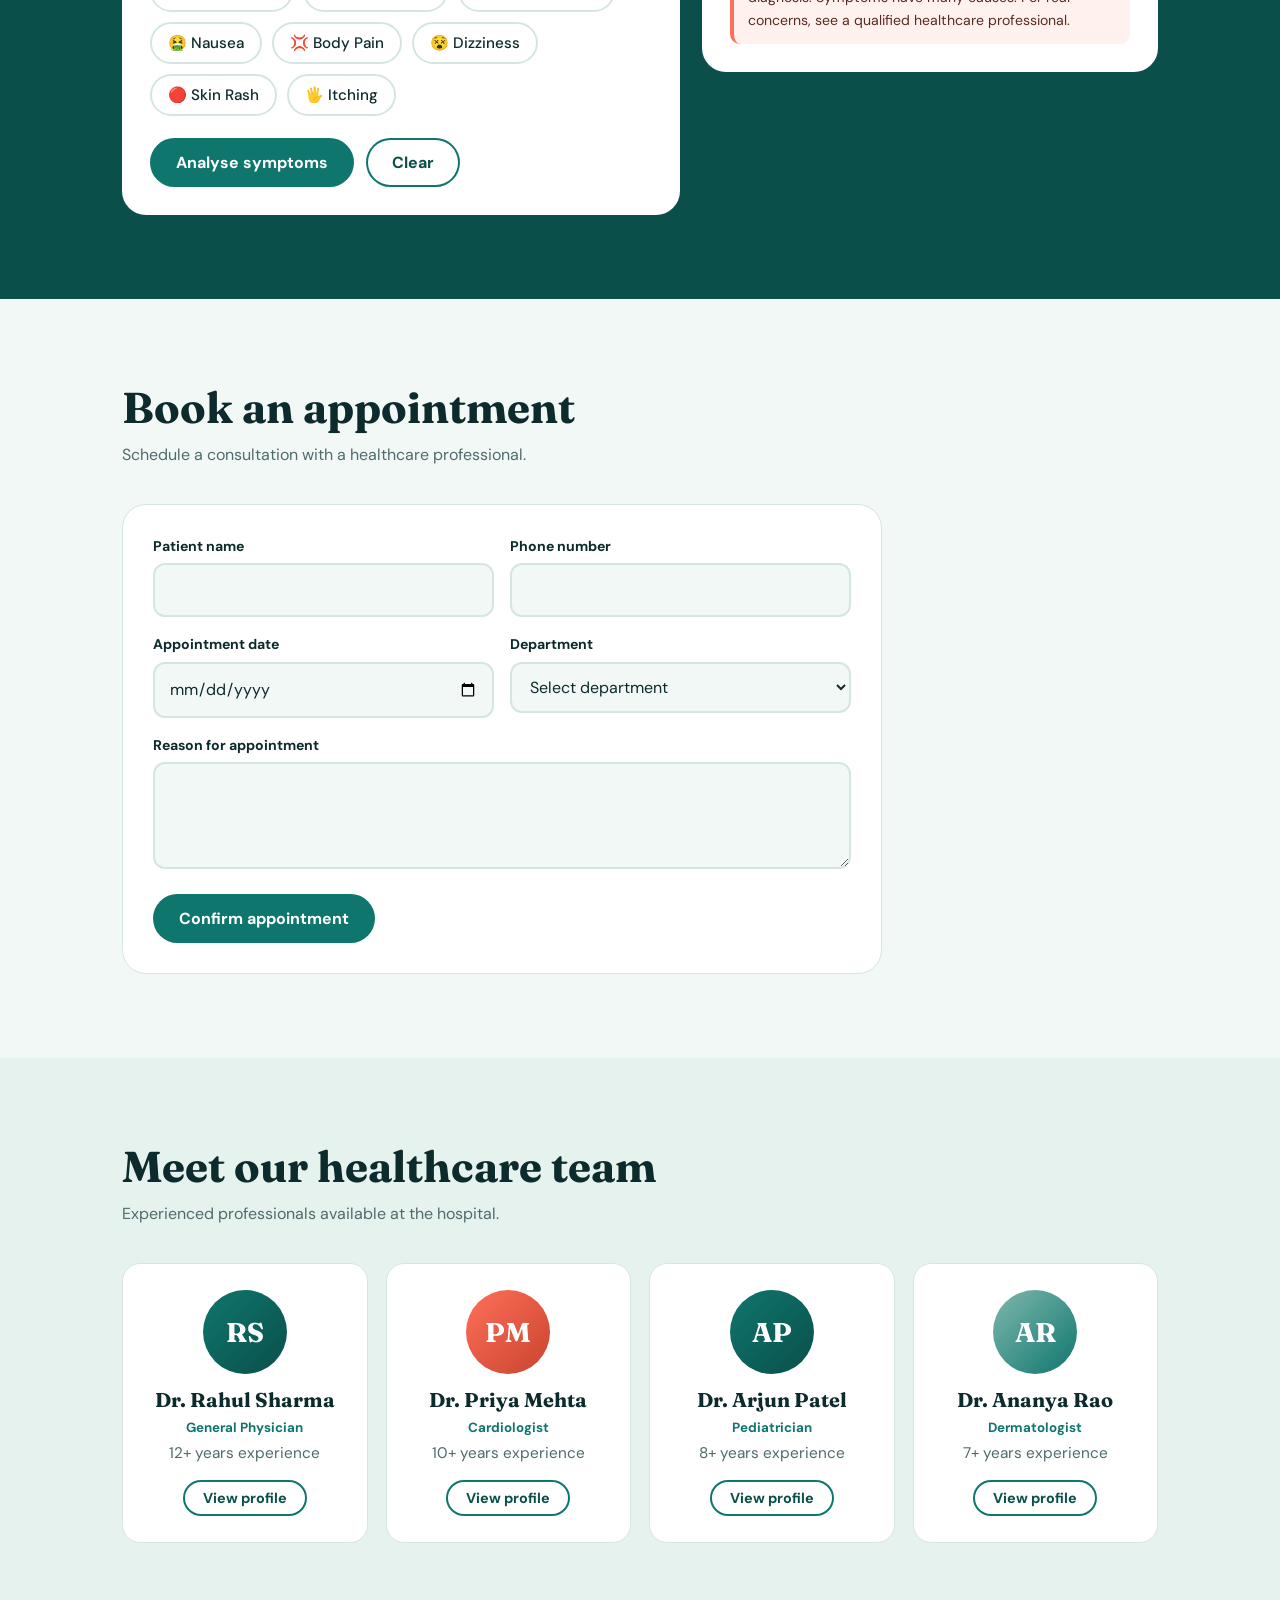
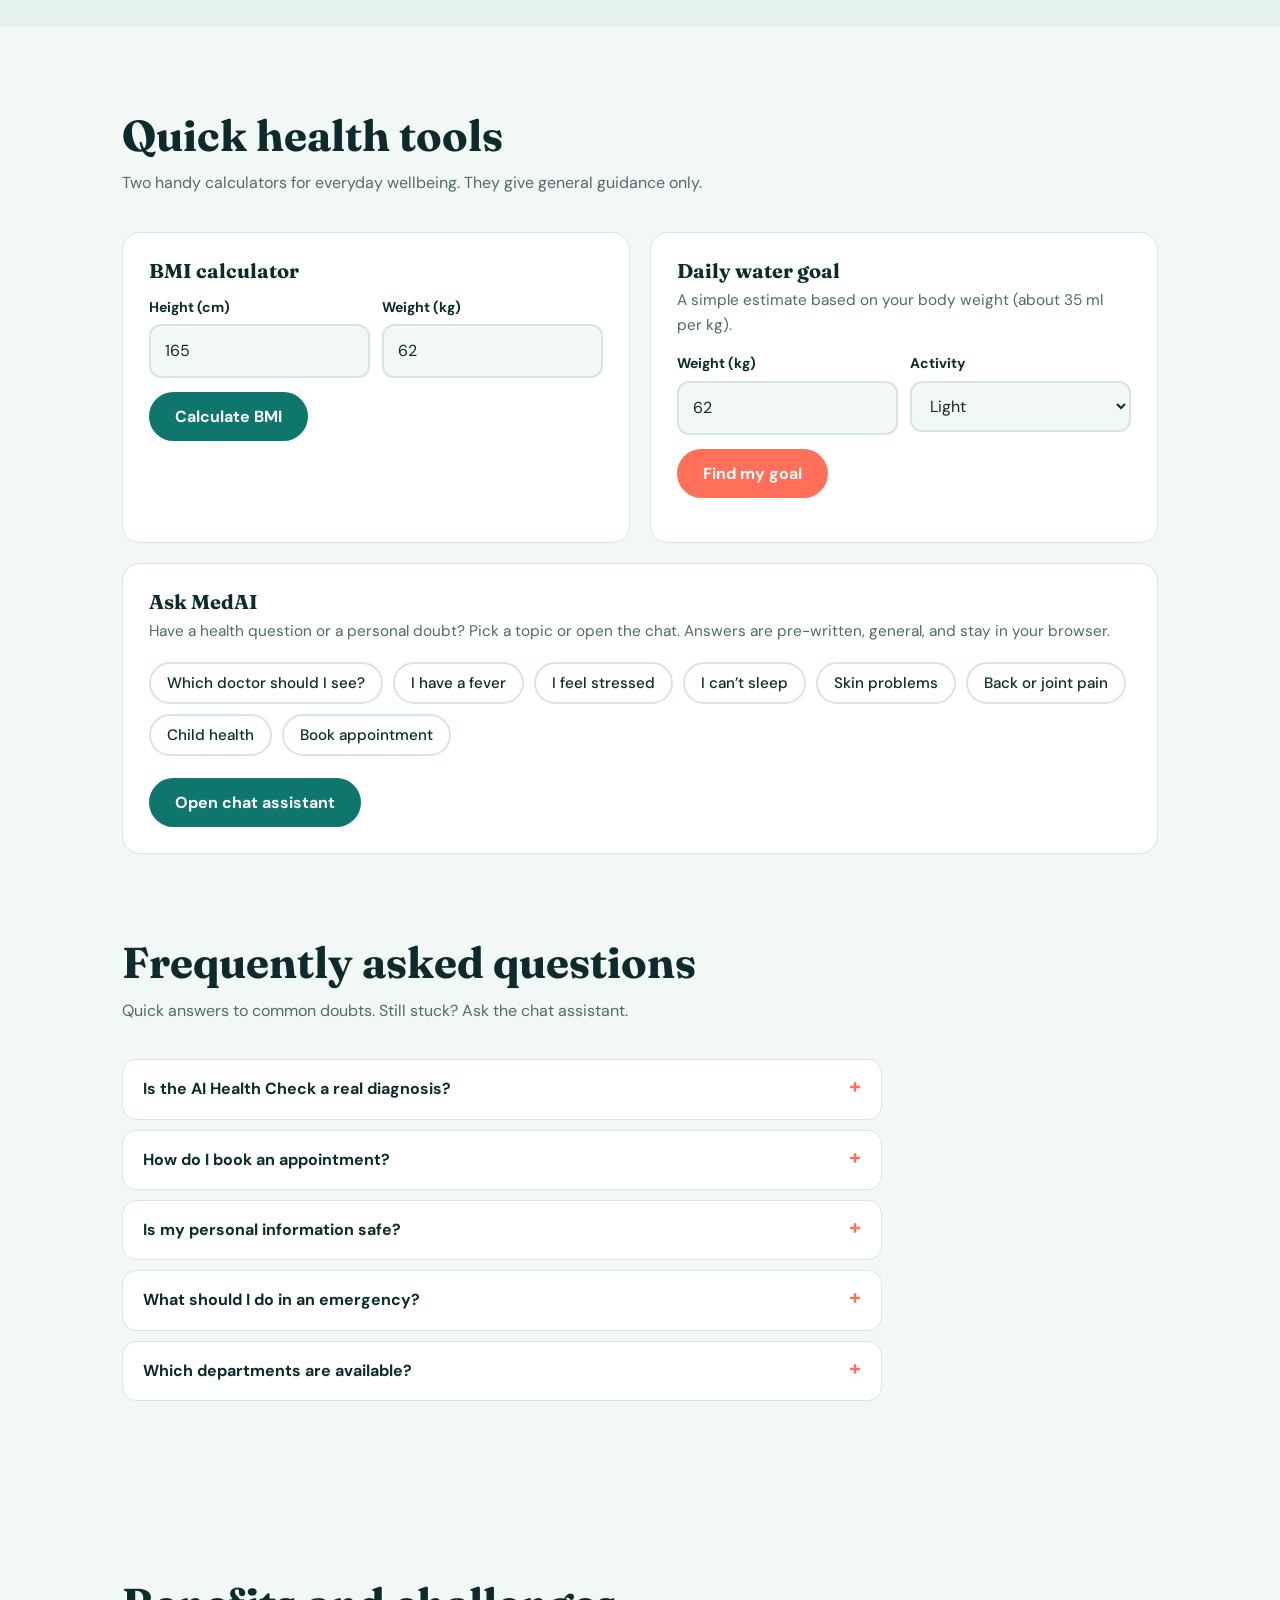
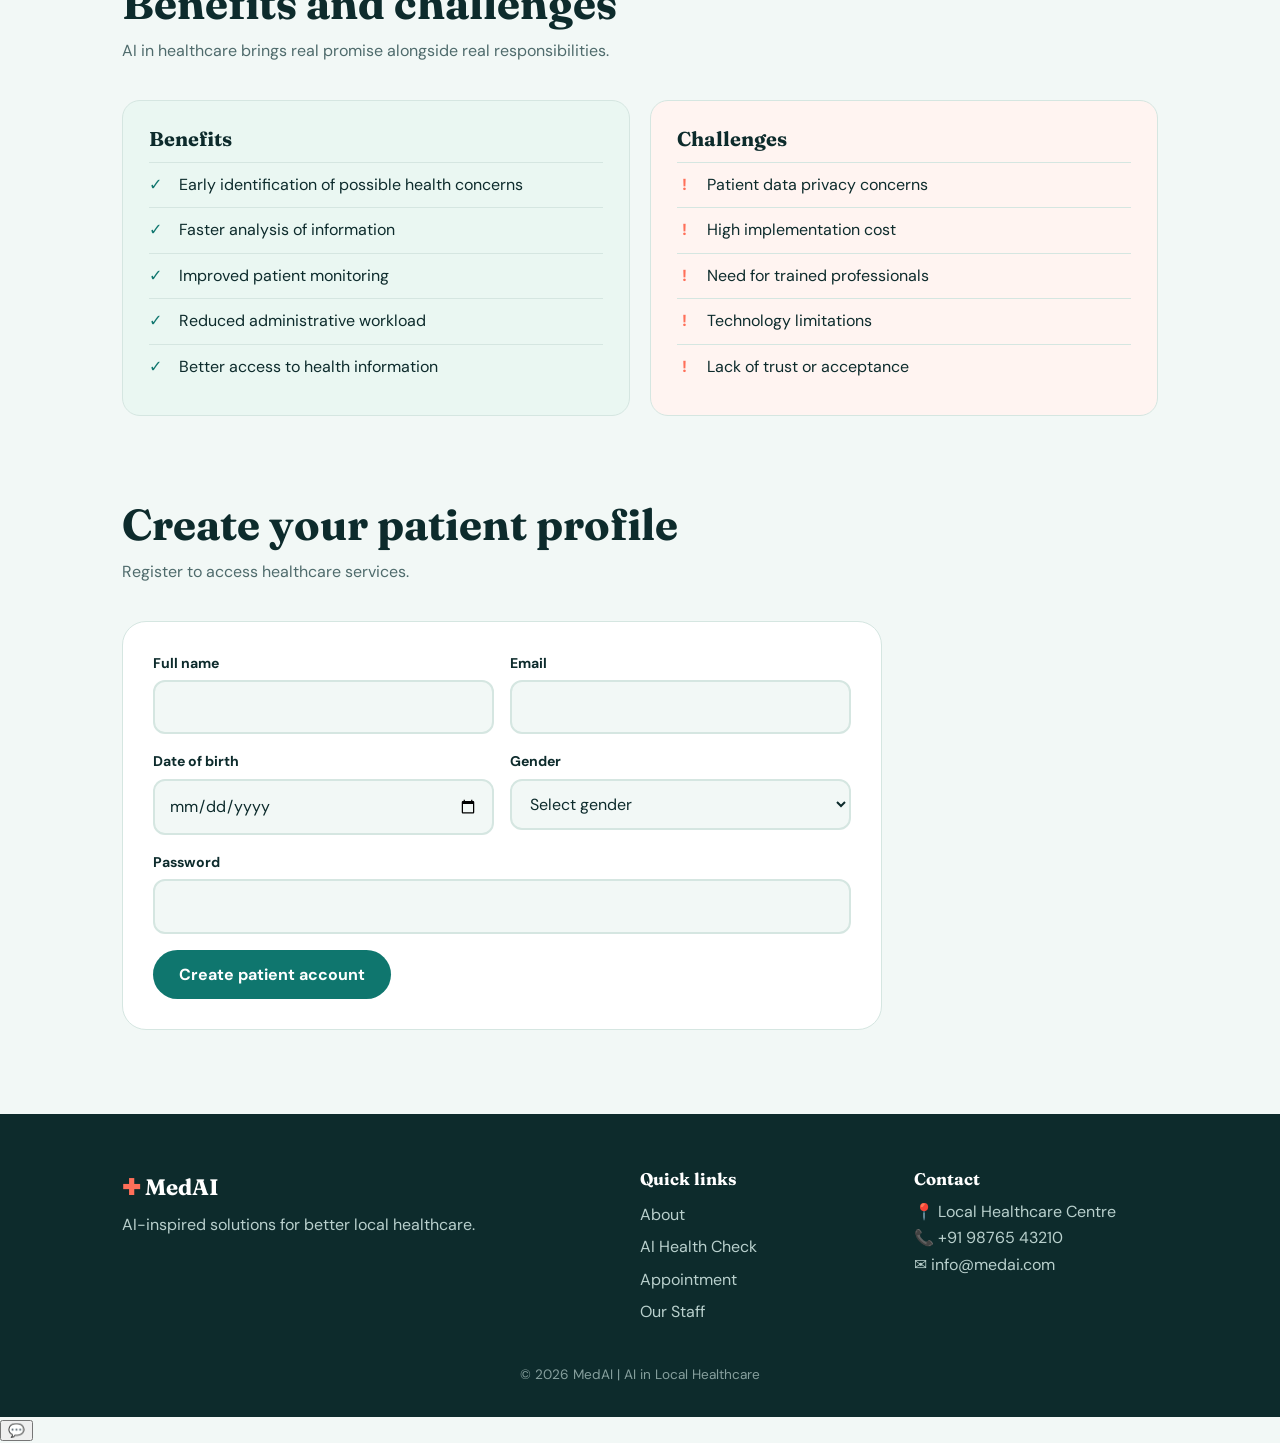
==== commit 9c0d1c2b: "Add files via upload" ====
--- a/index.html
+++ b/index.html
@@ -1,1055 +1,421 @@
-<!DOCTYPE html>
-<html lang="en">
-
-<head>
-    <meta charset="UTF-8">
-    <meta name="viewport" content="width=device-width, initial-scale=1.0">
-
-    <title>MedAI | AI in Local Healthcare</title>
-
-    <link rel="stylesheet" href="style.css">
-</head>
-
-<body>
-
-<!-- =====================================================
-     NAVIGATION BAR
-===================================================== -->
-
-<header>
-
-    <nav class="navbar">
-
-        <a href="#home" class="logo">
-            <span>✚</span> MedAI
-        </a>
-
-        <button class="menu-btn" id="menuBtn">
-            ☰
-        </button>
-
-        <ul class="nav-links" id="navLinks">
-
-            <li>
-                <a href="#home">Home</a>
-            </li>
-
-            <li>
-                <a href="#about">About</a>
-            </li>
-
-            <li>
-                <a href="#symptoms">AI Health Check</a>
-            </li>
-
-            <li>
-                <a href="#appointment">Appointment</a>
-            </li>
-
-            <li>
-                <a href="#staff">Our Staff</a>
-            </li>
-
-            <li>
-                <a href="#register">Register</a>
-            </li>
-
-        </ul>
-
-    </nav>
-
-</header>
-
-
-<!-- =====================================================
-     HOME
-===================================================== -->
-
-<section id="home" class="hero">
-
-    <div class="hero-content">
-
-        <div class="badge">
-            ✨ AI-Powered Local Healthcare
-        </div>
-
-        <h1>
-            Smarter Healthcare.
-            <span>Better Care.</span>
-        </h1>
-
-        <p>
-            MedAI uses AI-inspired healthcare technology to
-            make local healthcare services faster, smarter
-            and easier to access.
-        </p>
-
-        <div class="hero-buttons">
-
-            <a href="#symptoms" class="btn primary">
-                Check Symptoms →
-            </a>
-
-            <a href="#appointment" class="btn secondary">
-                Book Appointment
-            </a>
-
-        </div>
-
-    </div>
-
-
-    <div class="hero-card">
-
-        <div class="pulse-icon">
-            ❤
-        </div>
-
-        <h2>
-            AI Healthcare Assistant
-        </h2>
-
-        <p>
-            Analyze selected symptoms and receive an
-            educational health suggestion.
-        </p>
-
-        <div class="online">
-            ● System Online
-        </div>
-
-    </div>
-
-</section>
-
-
-<!-- =====================================================
-     ABOUT
-===================================================== -->
-
-<section id="about" class="section">
-
-    <div class="section-title">
-
-        <span>ABOUT THE PROJECT</span>
-
-        <h2>
-            AI for
-            <strong>Local Healthcare</strong>
-        </h2>
-
-        <p>
-            Artificial Intelligence can support healthcare
-            professionals by analyzing information,
-            improving efficiency and helping patients
-            access healthcare services.
-        </p>
-
-    </div>
-
-
-    <div class="cards">
-
-        <div class="info-card">
-
-            <div class="card-icon">
-                🔍
-            </div>
-
-            <h3>
-                Early Detection
-            </h3>
-
-            <p>
-                AI-based systems can analyze symptoms and
-                health information to identify possible
-                health concerns.
-            </p>
-
-        </div>
-
-
-        <div class="info-card">
-
-            <div class="card-icon">
-                ⚡
-            </div>
-
-            <h3>
-                Faster Healthcare
-            </h3>
-
-            <p>
-                AI can help reduce repetitive tasks and
-                improve the efficiency of healthcare services.
-            </p>
-
-        </div>
-
-
-        <div class="info-card">
-
-            <div class="card-icon">
-                📊
-            </div>
-
-            <h3>
-                Better Decisions
-            </h3>
-
-            <p>
-                AI can analyze information and provide
-                useful insights to healthcare professionals.
-            </p>
-
-        </div>
-
-
-        <div class="info-card">
-
-            <div class="card-icon">
-                🌐
-            </div>
-
-            <h3>
-                Accessible Care
-            </h3>
-
-            <p>
-                Digital healthcare tools can improve access
-                to healthcare information and services.
-            </p>
-
-        </div>
-
-    </div>
-
-</section>
-
-
-<!-- =====================================================
-     AI SYMPTOM CHECKER
-===================================================== -->
-
-<section id="symptoms" class="checker-section">
-
-    <div class="section">
-
-        <div class="section-title">
-
-            <span>AI HEALTH CHECK</span>
-
-            <h2>
-                Analyze Your
-                <strong>Symptoms</strong>
-            </h2>
-
-            <p>
-                Select the symptoms you are experiencing.
-                The system will compare the selected symptoms
-                with conditions stored in its demonstration
-                knowledge base.
-            </p>
-
-        </div>
-
-
-        <div class="checker">
-
-
-            <!-- LEFT SIDE -->
-
-            <div class="symptom-box">
-
-                <h2>
-                    Select Symptoms
-                </h2>
-
-                <p class="small-text">
-                    Select all symptoms that apply.
-                </p>
-
-
-                <div class="symptoms-grid">
-
-                    <label class="symptom-option">
-                        <input type="checkbox" value="fever">
-                        <span>🌡️ Fever</span>
-                    </label>
-
-
-                    <label class="symptom-option">
-                        <input type="checkbox" value="cough">
-                        <span>😷 Cough</span>
-                    </label>
-
-
-                    <label class="symptom-option">
-                        <input type="checkbox" value="headache">
-                        <span>🤕 Headache</span>
-                    </label>
-
-
-                    <label class="symptom-option">
-                        <input type="checkbox" value="fatigue">
-                        <span>😴 Fatigue</span>
-                    </label>
-
-
-                    <label class="symptom-option">
-                        <input type="checkbox" value="sorethroat">
-                        <span>🗣️ Sore Throat</span>
-                    </label>
-
-
-                    <label class="symptom-option">
-                        <input type="checkbox" value="cold">
-                        <span>🤧 Runny Nose</span>
-                    </label>
-
-
-                    <label class="symptom-option">
-                        <input type="checkbox" value="stomach">
-                        <span>🤢 Stomach Pain</span>
-                    </label>
-
-
-                    <label class="symptom-option">
-                        <input type="checkbox" value="nausea">
-                        <span>🤮 Nausea</span>
-                    </label>
-
-
-                    <label class="symptom-option">
-                        <input type="checkbox" value="bodypain">
-                        <span>💢 Body Pain</span>
-                    </label>
-
-
-                    <label class="symptom-option">
-                        <input type="checkbox" value="dizziness">
-                        <span>😵 Dizziness</span>
-                    </label>
-
-
-                    <label class="symptom-option">
-                        <input type="checkbox" value="rash">
-                        <span>🔴 Skin Rash</span>
-                    </label>
-
-
-                    <label class="symptom-option">
-                        <input type="checkbox" value="itching">
-                        <span>🖐️ Itching</span>
-                    </label>
-
-                </div>
-
-
-                <button
-                    type="button"
-                    id="analyzeBtn"
-                    class="btn primary analyze-btn">
-
-                    🔍 Analyze Symptoms
-
-                </button>
-
-
-                <button
-                    type="button"
-                    id="clearBtn"
-                    class="clear-btn">
-
-                    Clear Selection
-
-                </button>
-
-            </div>
-
-
-            <!-- RIGHT SIDE -->
-
-            <div class="result-box" id="resultBox">
-
-                <div class="robot">
-                    🤖
-                </div>
-
-                <h2>
-                    AI Health Assistant
-                </h2>
-
-                <p>
-                    Select your symptoms and click
-                    <strong>Analyze Symptoms</strong>
-                    to receive a result.
-                </p>
-
-            </div>
-
-        </div>
-
-
-        <div class="warning">
-
-            ⚠️ <strong>Important:</strong>
-            This is an educational demonstration and does
-            not provide a medical diagnosis. Symptoms can
-            have multiple causes. For real medical concerns,
-            consult a qualified healthcare professional.
-
-        </div>
-
-    </div>
-
-</section>
-
-
-<!-- =====================================================
-     APPOINTMENT
-===================================================== -->
-
-<section id="appointment" class="section">
-
-    <div class="section-title">
-
-        <span>HEALTHCARE SERVICES</span>
-
-        <h2>
-            Book an
-            <strong>Appointment</strong>
-        </h2>
-
-        <p>
-            Schedule a consultation with a healthcare professional.
-        </p>
-
-    </div>
-
-
-    <div class="form-container">
-
-        <form id="appointmentForm">
-
-            <div class="form-row">
-
-                <div class="input-group">
-
-                    <label>
-                        Patient Name
-                    </label>
-
-                    <input
-                        type="text"
-                        id="patientName"
-                        placeholder="Enter your name"
-                        required>
-
-                </div>
-
-
-                <div class="input-group">
-
-                    <label>
-                        Phone Number
-                    </label>
-
-                    <input
-                        type="tel"
-                        placeholder="Enter phone number"
-                        required>
-
-                </div>
-
-            </div>
-
-
-            <div class="form-row">
-
-                <div class="input-group">
-
-                    <label>
-                        Appointment Date
-                    </label>
-
-                    <input
-                        type="date"
-                        required>
-
-                </div>
-
-
-                <div class="input-group">
-
-                    <label>
-                        Department
-                    </label>
-
-                    <select required>
-
-                        <option value="">
-                            Select Department
-                        </option>
-
-                        <option>
-                            General Medicine
-                        </option>
-
-                        <option>
-                            Cardiology
-                        </option>
-
-                        <option>
-                            Pediatrics
-                        </option>
-
-                        <option>
-                            Dermatology
-                        </option>
-
-                        <option>
-                            Orthopedics
-                        </option>
-
-                    </select>
-
-                </div>
-
-            </div>
-
-
-            <div class="input-group">
-
-                <label>
-                    Reason for Appointment
-                </label>
-
-                <textarea
-                    rows="4"
-                    placeholder="Describe your concern">
-                </textarea>
-
-            </div>
-
-
-            <button
-                type="submit"
-                class="btn primary full">
-
-                📅 Confirm Appointment
-
-            </button>
-
-        </form>
-
-
-        <div id="appointmentMessage"></div>
-
-    </div>
-
-</section>
-
-
-<!-- =====================================================
-     STAFF DATABASE
-===================================================== -->
-
-<section id="staff" class="staff-section">
-
-    <div class="section">
-
-        <div class="section-title">
-
-            <span>HEALTHCARE TEAM</span>
-
-            <h2>
-                Hospital
-                <strong>Staff Database</strong>
-            </h2>
-
-            <p>
-                View information about healthcare professionals
-                available at the hospital.
-            </p>
-
-        </div>
-
-
-        <div class="staff-grid">
-
-
-            <div class="staff-card">
-
-                <div class="doctor">
-                    👨‍⚕️
-                </div>
-
-                <h3>
-                    Dr. Rahul Sharma
-                </h3>
-
-                <p class="speciality">
-                    General Physician
-                </p>
-
-                <p>
-                    12+ years experience
-                </p>
-
-                <button
-                    class="profile-btn"
-                    onclick="showStaff(
-                    'Dr. Rahul Sharma',
-                    'General Physician',
-                    '12+ years experience',
-                    'Monday - Friday')">
-
-                    View Profile
-
-                </button>
-
-            </div>
-
-
-            <div class="staff-card">
-
-                <div class="doctor">
-                    👩‍⚕️
-                </div>
-
-                <h3>
-                    Dr. Priya Mehta
-                </h3>
-
-                <p class="speciality">
-                    Cardiologist
-                </p>
-
-                <p>
-                    10+ years experience
-                </p>
-
-                <button
-                    class="profile-btn"
-                    onclick="showStaff(
-                    'Dr. Priya Mehta',
-                    'Cardiologist',
-                    '10+ years experience',
-                    'Tuesday - Saturday')">
-
-                    View Profile
-
-                </button>
-
-            </div>
-
-
-            <div class="staff-card">
-
-                <div class="doctor">
-                    👨‍⚕️
-                </div>
-
-                <h3>
-                    Dr. Arjun Patel
-                </h3>
-
-                <p class="speciality">
-                    Pediatrician
-                </p>
-
-                <p>
-                    8+ years experience
-                </p>
-
-                <button
-                    class="profile-btn"
-                    onclick="showStaff(
-                    'Dr. Arjun Patel',
-                    'Pediatrician',
-                    '8+ years experience',
-                    'Monday - Saturday')">
-
-                    View Profile
-
-                </button>
-
-            </div>
-
-
-            <div class="staff-card">
-
-                <div class="doctor">
-                    👩‍⚕️
-                </div>
-
-                <h3>
-                    Dr. Ananya Rao
-                </h3>
-
-                <p class="speciality">
-                    Dermatologist
-                </p>
-
-                <p>
-                    7+ years experience
-                </p>
-
-                <button
-                    class="profile-btn"
-                    onclick="showStaff(
-                    'Dr. Ananya Rao',
-                    'Dermatologist',
-                    '7+ years experience',
-                    'Monday - Thursday')">
-
-                    View Profile
-
-                </button>
-
-            </div>
-
-        </div>
-
-    </div>
-
-</section>
-
-
-<!-- =====================================================
-     BENEFITS & CHALLENGES
-===================================================== -->
-
-<section class="section">
-
-    <div class="section-title">
-
-        <span>PROJECT ANALYSIS</span>
-
-        <h2>
-            Benefits &
-            <strong>Challenges</strong>
-        </h2>
-
-    </div>
-
-
-    <div class="comparison">
-
-        <div class="benefits">
-
-            <h2>
-                ✓ Benefits
-            </h2>
-
-            <ul>
-
-                <li>
-                    Early identification of possible health concerns
-                </li>
-
-                <li>
-                    Faster analysis of information
-                </li>
-
-                <li>
-                    Improved patient monitoring
-                </li>
-
-                <li>
-                    Reduced administrative workload
-                </li>
-
-                <li>
-                    Better access to healthcare information
-                </li>
-
-            </ul>
-
-        </div>
-
-
-        <div class="challenges">
-
-            <h2>
-                ⚠ Challenges
-            </h2>
-
-            <ul>
-
-                <li>
-                    Patient data privacy concerns
-                </li>
-
-                <li>
-                    High implementation cost
-                </li>
-
-                <li>
-                    Need for trained professionals
-                </li>
-
-                <li>
-                    Technology limitations
-                </li>
-
-                <li>
-                    Lack of trust or acceptance
-                </li>
-
-            </ul>
-
-        </div>
-
-    </div>
-
-</section>
-
-
-<!-- =====================================================
-     REGISTRATION
-===================================================== -->
-
-<section id="register" class="register-section">
-
-    <div class="section">
-
-        <div class="section-title">
-
-            <span>JOIN MEDAI</span>
-
-            <h2>
-                Patient
-                <strong>Registration</strong>
-            </h2>
-
-            <p>
-                Create a patient profile to access healthcare services.
-            </p>
-
-        </div>
-
-
-        <div class="form-container">
-
-            <form id="registrationForm">
-
-                <div class="form-row">
-
-                    <div class="input-group">
-
-                        <label>
-                            Full Name
-                        </label>
-
-                        <input
-                            type="text"
-                            placeholder="Enter full name"
-                            required>
-
-                    </div>
-
-
-                    <div class="input-group">
-
-                        <label>
-                            Email
-                        </label>
-
-                        <input
-                            type="email"
-                            placeholder="Enter email"
-                            required>
-
-                    </div>
-
-                </div>
-
-
-                <div class="form-row">
-
-                    <div class="input-group">
-
-                        <label>
-                            Date of Birth
-                        </label>
-
-                        <input
-                            type="date"
-                            required>
-
-                    </div>
-
-
-                    <div class="input-group">
-
-                        <label>
-                            Gender
-                        </label>
-
-                        <select required>
-
-                            <option value="">
-                                Select Gender
-                            </option>
-
-                            <option>
-                                Male
-                            </option>
-
-                            <option>
-                                Female
-                            </option>
-
-                            <option>
-                                Other
-                            </option>
-
-                        </select>
-
-                    </div>
-
-                </div>
-
-
-                <div class="input-group">
-
-                    <label>
-                        Password
-                    </label>
-
-                    <input
-                        type="password"
-                        placeholder="Create password"
-                        required>
-
-                </div>
-
-
-                <button
-                    type="submit"
-                    class="btn primary full">
-
-                    Create Patient Account
-
-                </button>
-
-            </form>
-
-
-            <div id="registrationMessage"></div>
-
-        </div>
-
-    </div>
-
-</section>
-
-
-<!-- =====================================================
-     FOOTER
-===================================================== -->
-
-<footer>
-
-    <div class="footer-content">
-
-        <div>
-
-            <a href="#home" class="footer-logo">
-                ✚ MedAI
-            </a>
-
-            <p>
-                AI-inspired solutions for better local healthcare.
-            </p>
-
-        </div>
-
-
-        <div>
-
-            <h3>
-                Quick Links
-            </h3>
-
-            <a href="#home">
-                Home
-            </a>
-
-            <a href="#about">
-                About
-            </a>
-
-            <a href="#symptoms">
-                AI Health Check
-            </a>
-
-            <a href="#appointment">
-                Appointment
-            </a>
-
-        </div>
-
-
-        <div>
-
-            <h3>
-                Contact
-            </h3>
-
-            <p>
-                📍 Local Healthcare Centre
-            </p>
-
-            <p>
-                📞 +91 98765 43210
-            </p>
-
-            <p>
-                ✉ info@medai.com
-            </p>
-
-        </div>
-
-    </div>
-
-
-    <div class="copyright">
-
-        © 2026 MedAI | AI in Local Healthcare
-
-    </div>
-
-</footer>
-
-
-<!-- =====================================================
-     STAFF MODAL
-===================================================== -->
-
-<div class="modal" id="staffModal">
-
-    <div class="modal-content">
-
-        <button
-            class="close"
-            onclick="closeModal()">
-
-            ×
-
-        </button>
-
-        <div id="staffDetails"></div>
-
-    </div>
-
-</div>
-
-
-<script src="script.js"></script>
-
-</body>
-
-</html>+<!DOCTYPE html>
+<html lang="en">
+<head>
+<meta charset="UTF-8">
+<meta name="viewport" content="width=device-width, initial-scale=1">
+<title>MedAI | AI in Local Healthcare</title>
+<link rel="preconnect" href="https://fonts.googleapis.com">
+<link rel="preconnect" href="https://fonts.gstatic.com" crossorigin>
+<link href="https://fonts.googleapis.com/css2?family=Fraunces:opsz,wght@9..144,500;9..144,700&family=DM+Sans:wght@400;500;700&display=swap" rel="stylesheet">
+<style>
+:root{--bg:#F2F8F6;--ink:#0D2B2C;--mute:#4F6B6C;--teal:#0F766E;--deep:#0A4F4A;--mint:#D3EEE6;--coral:#FF6F59;--card:#fff;--line:#D5E6E1;--r:18px;--hdr:rgba(242,248,246,.88);--soft:#E6F2EE;--pro:#EAF7F2;--con:#FFF4F1;--notebg:#FFF1EE;--noteink:#5a2a22}
+[data-theme=dark]{--bg:#09191A;--ink:#E3F0ED;--mute:#97B3AF;--teal:#34C2B3;--deep:#0E4A45;--mint:#123B38;--card:#102526;--line:#224445;--hdr:rgba(9,25,26,.88);--soft:#0D2122;--pro:#0F2E2B;--con:#2E1A17;--notebg:#2E1A17;--noteink:#FFD2C9}
+[data-theme=dark] .btn,[data-theme=dark] .chip[aria-pressed=true],[data-theme=dark] .m.me,[data-theme=dark] #cf button{color:#04201E}
+[data-theme=dark] .btn.alt,[data-theme=dark] .pill{color:var(--teal)}
+[data-theme=dark] .logo{color:#fff}
+[data-theme=dark] .btn:hover{background:#5FD6C9}
+[data-theme=dark] .btn.alt:hover{background:var(--mint)}
+*{box-sizing:border-box;margin:0}
+html{scroll-behavior:smooth;scroll-padding-top:72px}
+body{font:16px/1.65 'DM Sans',system-ui,sans-serif;background:var(--bg);color:var(--ink)}
+h1,h2,h3{font-family:Fraunces,Georgia,serif;line-height:1.15;font-weight:700}
+h2{font-size:clamp(1.9rem,4vw,2.7rem);margin-bottom:.6rem}
+a{color:inherit}
+:focus-visible{outline:3px solid var(--coral);outline-offset:2px}
+.wrap{max-width:1080px;margin:auto;padding:0 22px}
+section{padding:84px 0}
+.lead{color:var(--mute);max-width:56ch;margin-bottom:2.2rem}
+/* nav */
+header{position:sticky;top:0;z-index:20;background:var(--hdr);backdrop-filter:blur(12px);border-bottom:1px solid var(--line)}
+nav{display:flex;align-items:center;justify-content:space-between;height:66px}
+.logo{font:700 1.4rem Fraunces,serif;text-decoration:none;color:var(--deep)}
+.logo b{color:var(--coral)}
+.links{display:flex;gap:6px;list-style:none;padding:0}
+.links a{display:block;padding:8px 13px;border-radius:99px;text-decoration:none;font-weight:500;font-size:.95rem}
+.links a:hover{background:var(--mint)}
+.menu{display:none;background:none;border:0;font-size:1.6rem;cursor:pointer;color:var(--ink)}
+.btn{display:inline-block;border:0;cursor:pointer;font:700 1rem 'DM Sans',sans-serif;padding:14px 26px;border-radius:99px;background:var(--teal);color:#fff;text-decoration:none;transition:transform .15s,background .15s}
+.btn:hover{background:var(--deep);transform:translateY(-2px)}
+.btn.alt{background:transparent;color:var(--deep);box-shadow:inset 0 0 0 2px var(--teal)}
+.btn.alt:hover{background:var(--mint)}
+.btn.coral{background:var(--coral)}
+/* hero */
+.hero{padding:70px 0 0;background:radial-gradient(900px 400px at 85% 0,var(--mint),transparent 70%)}
+.hero .wrap{display:grid;grid-template-columns:1.15fr .85fr;gap:40px;align-items:center}
+.pill{display:inline-block;background:var(--mint);color:var(--deep);padding:6px 14px;border-radius:99px;font-weight:700;font-size:.85rem;margin-bottom:1.1rem}
+.hero h1{font-size:clamp(2.6rem,6vw,4.4rem);margin-bottom:1.1rem;letter-spacing:-.02em}
+.hero h1 em{font-style:italic;color:var(--teal)}
+.hero p{color:var(--mute);font-size:1.12rem;max-width:46ch;margin-bottom:1.8rem}
+.cta{display:flex;gap:12px;flex-wrap:wrap}
+.monitor{background:var(--deep);color:#fff;border-radius:26px;padding:24px;box-shadow:0 30px 60px -25px rgba(10,79,74,.6)}
+.monitor header{all:unset;display:flex;justify-content:space-between;font-size:.85rem;opacity:.85}
+.live{display:flex;align-items:center;gap:7px}
+.live i{width:9px;height:9px;border-radius:50%;background:#5CF2B4;animation:blink 1.6s infinite}
+@keyframes blink{50%{opacity:.25}}
+.monitor svg{width:100%;margin:22px 0 14px;display:block}
+.ecg{fill:none;stroke:#5CF2B4;stroke-width:3;stroke-linecap:round;stroke-linejoin:round;stroke-dasharray:900;stroke-dashoffset:900;animation:draw 3.2s ease-out forwards,loop 3.2s 3.2s linear infinite}
+@keyframes draw{to{stroke-dashoffset:0}}
+@keyframes loop{0%{stroke-dashoffset:0}100%{stroke-dashoffset:-900}}
+.stats{display:grid;grid-template-columns:repeat(3,1fr);gap:10px;text-align:center}
+.stats div{background:rgba(255,255,255,.08);border-radius:12px;padding:10px 4px}
+.stats b{display:block;font:700 1.3rem Fraunces,serif}
+.stats span{font-size:.75rem;opacity:.8}
+/* about */
+.grid4{display:grid;grid-template-columns:repeat(auto-fit,minmax(230px,1fr));gap:18px}
+.card{background:var(--card);border:1px solid var(--line);border-radius:var(--r);padding:26px}
+.ic{width:46px;height:46px;border-radius:14px;background:var(--mint);display:grid;place-items:center;font-size:1.4rem;margin-bottom:14px}
+.card h3{font-size:1.25rem;margin-bottom:6px}
+.card p{color:var(--mute);font-size:.96rem}
+/* checker */
+.band{background:var(--deep);color:#fff}
+.band .lead{color:#B9D8D3}
+.checker{display:grid;grid-template-columns:1.1fr .9fr;gap:22px;align-items:start}
+.panel{background:var(--card);color:var(--ink);border-radius:24px;padding:28px}
+.panel h3{font-size:1.25rem;margin-bottom:4px}
+.chips{display:flex;flex-wrap:wrap;gap:10px;margin:18px 0 22px}
+.chip{cursor:pointer;border:2px solid var(--line);background:var(--card);border-radius:99px;padding:9px 16px;font:500 .95rem 'DM Sans',sans-serif;transition:all .15s;color:var(--ink)}
+.chip:hover{border-color:var(--teal)}
+.chip[aria-pressed=true]{background:var(--teal);border-color:var(--teal);color:#fff}
+.result{min-height:240px}
+.res-item{border:1px solid var(--line);border-radius:14px;padding:14px 16px;margin-top:12px;animation:pop .35s}
+@keyframes pop{from{opacity:0;transform:scale(.96)}}
+.bar{height:8px;border-radius:9px;background:var(--mint);margin:8px 0;overflow:hidden}
+.bar i{display:block;height:100%;background:linear-gradient(90deg,var(--teal),var(--coral));border-radius:9px}
+.note{background:var(--notebg);border-left:4px solid var(--coral);padding:12px 14px;border-radius:10px;font-size:.88rem;margin-top:16px;color:var(--noteink)}
+/* forms */
+.form{background:var(--card);border:1px solid var(--line);border-radius:24px;padding:30px;display:grid;grid-template-columns:1fr 1fr;gap:16px;max-width:760px}
+.form .full{grid-column:1/-1}
+label{display:block;font-weight:700;font-size:.88rem;margin-bottom:5px}
+input,select,textarea{width:100%;font:inherit;padding:12px 14px;border:2px solid var(--line);border-radius:12px;background:var(--bg);color:var(--ink)}
+input:focus,select:focus,textarea:focus{outline:none;border-color:var(--teal);background:var(--card)}
+.ok{display:none;grid-column:1/-1;background:var(--mint);color:var(--deep);padding:14px 16px;border-radius:12px;font-weight:500}
+/* staff */
+.doc{text-align:center}
+.av{width:84px;height:84px;border-radius:50%;margin:0 auto 14px;display:grid;place-items:center;font:700 1.7rem Fraunces,serif;color:#fff;background:linear-gradient(135deg,var(--teal),var(--deep))}
+.doc:nth-child(2) .av{background:linear-gradient(135deg,var(--coral),#c9442f)}
+.doc:nth-child(4) .av{background:linear-gradient(135deg,#7fb8ad,var(--teal))}
+.doc small{display:block;color:var(--teal);font-weight:700;margin-bottom:2px}
+.doc .btn{margin-top:14px;padding:9px 20px;font-size:.9rem}
+dialog{background:var(--card);color:var(--ink);border:0;border-radius:24px;padding:32px;max-width:420px;width:90%;box-shadow:0 30px 80px rgba(0,0,0,.3)}
+dialog::backdrop{background:rgba(13,43,44,.55);backdrop-filter:blur(3px)}
+/* pros cons */
+.two{display:grid;grid-template-columns:1fr 1fr;gap:20px}
+.two .card ul{padding-left:0;list-style:none;margin-top:12px}
+.two li{padding:9px 0 9px 30px;border-top:1px solid var(--line);position:relative}
+.pro li:before{content:"✓";position:absolute;left:0;color:var(--teal);font-weight:700}
+.con li:before{content:"!";position:absolute;left:5px;color:var(--coral);font-weight:700}
+.pro{background:var(--pro)}.con{background:var(--con)}
+/* extras */
+.alert{background:var(--coral);color:#fff;text-align:center;font-size:.88rem;padding:8px 14px}
+.tg{background:var(--mint);border:0;width:40px;height:40px;border-radius:50%;cursor:pointer;font-size:1.1rem}
+.tools{display:grid;grid-template-columns:1fr 1fr;gap:20px}
+.tools .row{display:grid;grid-template-columns:1fr 1fr;gap:12px;margin:14px 0}
+.gauge{position:relative;height:12px;border-radius:9px;margin:26px 0 8px;background:linear-gradient(90deg,#5CB8E6 0 18%,#4CC38A 18% 50%,#F5B84C 50% 75%,#FF6F59 75%)}
+.gauge i{position:absolute;top:-6px;width:6px;height:24px;border-radius:4px;background:var(--ink);left:0;transition:left .5s}
+.big{font:700 2.4rem Fraunces,serif;color:var(--teal);line-height:1}
+details{background:var(--card);border:1px solid var(--line);border-radius:14px;padding:16px 20px;margin-bottom:10px;max-width:760px}
+summary{cursor:pointer;font-weight:700;list-style:none;display:flex;justify-content:space-between;gap:12px}
+summary::after{content:"+";color:var(--coral);font-size:1.3rem;line-height:1}
+details[open] summary::after{content:"–"}
+details p{color:var(--mute);margin-top:10px}
+.acts{display:flex;flex-wrap:wrap;gap:6px;margin-top:10px}
+.acts button{border:0;border-radius:99px;background:var(--coral);color:#fff;padding:7px 12px;font:700 .8rem 'DM Sans',sans-serif;cursor:pointer}
+.acts button:hover{filter:brightness(.92)}
+/* footer */
+footer{background:var(--ink);color:#B9D0CD;padding:56px 0 30px}
+footer .wrap{display:grid;grid-template-columns:2fr 1fr 1fr;gap:30px}
+footer h3{color:#fff;font-size:1.05rem;margin-bottom:10px}
+footer a{display:block;text-decoration:none;padding:3px 0}
+footer a:hover{color:#fff}
+.copy{text-align:center;margin-top:36px;font-size:.85rem;opacity:.7}
+/* theme */
+const th=$('#theme');
+function setT(d){document.documentElement.dataset.theme=d?'dark':'';th.textContent=d?'☀️':'🌙';try{localStorage.setItem('medai-dark',d?1:0)}catch(e){}}
+let sv=null;try{sv=localStorage.getItem('medai-dark')}catch(e){}
+setT(sv===null?matchMedia('(prefers-color-scheme:dark)').matches:sv==='1');
+th.onclick=()=>setT(document.documentElement.dataset.theme!=='dark');
+/* BMI + water */
+$('#bcalc').onclick=()=>{const h=+$('#bh').value/100,w=+$('#bw').value;if(!h||!w){$('#bout').textContent='Please enter a valid height and weight.';return}
+const b=w/(h*h),c=b<18.5?'Underweight':b<25?'Healthy range':b<30?'Overweight':'Obesity range';
+const pos=Math.min(100,Math.max(0,(b-12)/(40-12)*100));
+$('#bout').innerHTML=`<span class="big">${b.toFixed(1)}</span> <b>${c}</b><div class="gauge"><i style="left:calc(${pos}% - 3px)"></i></div><small style="color:var(--mute)">BMI is a general screen and doesn’t reflect muscle, age or health history. Ask a doctor for personal advice.</small>`};
+$('#wcalc').onclick=()=>{const w=+$('#ww').value;if(!w){$('#wout').textContent='Please enter a valid weight.';return}
+const l=w*.035+ +$('#wa').value;$('#wout').innerHTML=`<span class="big">${l.toFixed(1)} L</span> <b>per day</b><p style="color:var(--mute);margin-top:6px">That’s about ${Math.round(l*1000/250)} glasses of 250 ml. Needs rise in hot weather or when you’re unwell.</p>`};
+/* chatbot */
+#fab{position:fixed;right:22px;bottom:22px;z-index:40;width:64px;height:64px;border-radius:50%;border:0;background:var(--coral);color:#fff;font-size:1.7rem;cursor:pointer;box-shadow:0 12px 30px -6px rgba(255,111,89,.7);transition:transform .2s}
+#fab:hover{transform:scale(1.08)}
+#chat{position:fixed;right:22px;bottom:100px;z-index:40;width:min(380px,calc(100vw - 32px));height:min(540px,calc(100vh - 130px));background:var(--card);border-radius:24px;box-shadow:0 30px 80px -10px rgba(13,43,44,.45);display:none;flex-direction:column;overflow:hidden;border:1px solid var(--line)}
+#chat.open{display:flex;animation:pop .3s}
+.ch{background:var(--deep);color:#fff;padding:16px 18px;display:flex;align-items:center;gap:12px}
+.ch .av2{width:40px;height:40px;border-radius:50%;background:var(--coral);display:grid;place-items:center;font-size:1.2rem}
+.ch small{display:block;opacity:.75;font-size:.78rem}
+.ch button{margin-left:auto;background:none;border:0;color:#fff;font-size:1.5rem;cursor:pointer}
+#msgs{flex:1;overflow-y:auto;padding:16px;display:flex;flex-direction:column;gap:10px;background:var(--bg)}
+.m{max-width:85%;padding:10px 14px;border-radius:16px;font-size:.93rem;animation:pop .25s;white-space:pre-line}
+.m.bot{background:var(--card);border:1px solid var(--line);border-bottom-left-radius:4px;align-self:flex-start}
+.m.me{background:var(--teal);color:#fff;border-bottom-right-radius:4px;align-self:flex-end}
+.qr{display:flex;flex-wrap:wrap;gap:6px;padding:8px 12px 0;background:var(--bg)}
+.qr button{border:1px solid var(--teal);background:var(--card);color:var(--deep);border-radius:99px;padding:5px 12px;font:500 .8rem 'DM Sans',sans-serif;cursor:pointer}
+.qr button:hover{background:var(--mint)}
+#cf{display:flex;gap:8px;padding:12px;background:var(--bg)}
+#cf input{border-radius:99px}
+#cf button{border:0;border-radius:99px;background:var(--teal);color:#fff;padding:0 18px;font-weight:700;cursor:pointer}
+@media(max-width:820px){
+.tools{grid-template-columns:1fr}
+.hero .wrap,.checker,.two,footer .wrap{grid-template-columns:1fr}
+.menu{display:block}
+.links{display:none;position:absolute;top:66px;left:0;right:0;flex-direction:column;background:var(--bg);padding:12px 22px 18px;border-bottom:1px solid var(--line)}
+.links.show{display:flex}
+.form{grid-template-columns:1fr}
+section{padding:60px 0}}
+@media(prefers-reduced-motion:reduce){*{animation:none!important;scroll-behavior:auto!important}.ecg{stroke-dashoffset:0}}
+</style>
+</head>
+<body>
+<div class="alert">🚑 Emergency? Call <b>112</b> · Ambulance <b>108</b> · MedAI helpline <b>+91 98765 43210</b></div>
+<header><div class="wrap"><nav>
+<a class="logo" href="#home"><b>✚</b> MedAI</a>
+<button class="menu" id="menu" aria-label="Toggle menu">☰</button>
+<ul class="links" id="links">
+<li><a href="#about">About</a></li><li><a href="#symptoms">AI Health Check</a></li><li><a href="#appointment">Appointment</a></li><li><a href="#staff">Our Staff</a></li><li><a href="#tools">Health Tools</a></li><li><a href="#faq">FAQ</a></li><li><a href="#register">Register</a></li>
+</ul><button class="tg" id="theme" aria-label="Toggle dark mode">🌙</button></nav></div></header>
+
+<section class="hero" id="home"><div class="wrap">
+<div>
+<span class="pill">✨ AI-powered local healthcare</span>
+<h1>Smarter healthcare. <em>Better care.</em></h1>
+<p>MedAI uses AI-inspired technology to make local healthcare faster, smarter and easier to reach. Check symptoms, book a doctor and get answers in minutes.</p>
+<div class="cta"><a class="btn" href="#symptoms">Check symptoms</a><a class="btn alt" href="#appointment">Book appointment</a></div>
+</div>
+<div class="monitor" aria-hidden="true">
+<header><span>AI Healthcare Assistant</span><span class="live"><i></i>System online</span></header>
+<svg viewBox="0 0 400 120"><path class="ecg" d="M0 70 H80 L100 70 L115 25 L135 108 L152 45 L165 70 H240 L258 70 L272 30 L292 104 L308 50 L320 70 H400"/></svg>
+<div class="stats"><div><b>24/7</b><span>AI guidance</span></div><div><b>12</b><span>symptoms</span></div><div><b>4</b><span>specialists</span></div></div>
+</div></div></section>
+
+<section id="about"><div class="wrap">
+<h2>AI for local healthcare</h2>
+<p class="lead">Artificial intelligence can support healthcare professionals by analysing information, improving efficiency and helping patients reach the care they need.</p>
+<div class="grid4">
+<div class="card"><div class="ic">🔍</div><h3>Early detection</h3><p>Symptom analysis can point to possible health concerns sooner.</p></div>
+<div class="card"><div class="ic">⚡</div><h3>Faster healthcare</h3><p>Automating repetitive tasks frees staff to focus on patients.</p></div>
+<div class="card"><div class="ic">📊</div><h3>Better decisions</h3><p>Data-backed insights help professionals make confident choices.</p></div>
+<div class="card"><div class="ic">🌐</div><h3>Accessible care</h3><p>Digital tools bring health information to more people.</p></div>
+</div></div></section>
+
+<section class="band" id="symptoms"><div class="wrap">
+<h2>Analyse your symptoms</h2>
+<p class="lead">Tap everything you're feeling. We'll compare it with conditions in our demonstration knowledge base.</p>
+<div class="checker">
+<div class="panel">
+<h3>Select symptoms</h3><p style="color:var(--mute);font-size:.92rem">Choose all that apply.</p>
+<div class="chips" id="chips"></div>
+<div class="cta"><button class="btn" id="analyze">Analyse symptoms</button><button class="btn alt" id="clear">Clear</button></div>
+</div>
+<div class="panel result" aria-live="polite">
+<h3>🤖 AI health assistant</h3>
+<div id="out"><p style="color:var(--mute);margin-top:10px">Select your symptoms and choose <b>Analyse symptoms</b> to see a result.</p></div>
+<p class="note"><b>Important:</b> This is an educational demo, not a medical diagnosis. Symptoms have many causes. For real concerns, see a qualified healthcare professional.</p>
+</div></div></div></section>
+
+<section id="appointment"><div class="wrap">
+<h2>Book an appointment</h2>
+<p class="lead">Schedule a consultation with a healthcare professional.</p>
+<form class="form" id="apptForm">
+<div><label for="an">Patient name</label><input id="an" required></div>
+<div><label for="ap">Phone number</label><input id="ap" type="tel" required></div>
+<div><label for="ad">Appointment date</label><input id="ad" type="date" required></div>
+<div><label for="adep">Department</label><select id="adep" required><option value="">Select department</option><option>General Medicine</option><option>Cardiology</option><option>Pediatrics</option><option>Dermatology</option><option>Orthopedics</option></select></div>
+<div class="full"><label for="ar">Reason for appointment</label><textarea id="ar" rows="3"></textarea></div>
+<div class="full"><button class="btn" type="submit">Confirm appointment</button></div>
+<div class="ok" id="apptOk"></div>
+</form></div></section>
+
+<section id="staff" style="background:var(--soft)"><div class="wrap">
+<h2>Meet our healthcare team</h2>
+<p class="lead">Experienced professionals available at the hospital.</p>
+<div class="grid4" id="docs"></div>
+</div></section>
+
+<section id="tools"><div class="wrap">
+<h2>Quick health tools</h2>
+<p class="lead">Two handy calculators for everyday wellbeing. They give general guidance only.</p>
+<div class="tools">
+<div class="card"><h3>BMI calculator</h3>
+<div class="row"><div><label for="bh">Height (cm)</label><input id="bh" type="number" min="50" max="250" value="165"></div><div><label for="bw">Weight (kg)</label><input id="bw" type="number" min="10" max="300" value="62"></div></div>
+<button class="btn" id="bcalc" type="button">Calculate BMI</button>
+<div id="bout" aria-live="polite" style="margin-top:18px"></div></div>
+<div class="card"><h3>Daily water goal</h3>
+<p>A simple estimate based on your body weight (about 35 ml per kg).</p>
+<div class="row"><div><label for="ww">Weight (kg)</label><input id="ww" type="number" min="10" max="300" value="62"></div><div><label for="wa">Activity</label><select id="wa"><option value="0">Light</option><option value="0.5">Moderate (+0.5 L)</option><option value="1">High (+1 L)</option></select></div></div>
+<button class="btn coral" id="wcalc" type="button">Find my goal</button>
+<div id="wout" aria-live="polite" style="margin-top:18px"></div></div>
+ <div class="card" style="grid-column:1/-1"><h3>Ask MedAI</h3>
+<p>Have a health question or a personal doubt? Pick a topic or open the chat. Answers are pre-written, general, and stay in your browser.</p>
+<div class="chips" id="topics"></div><button class="btn" id="openchat" type="button">Open chat assistant</button></div>
+</div></div></section>
+
+<section id="faq" style="padding-top:0"><div class="wrap">
+<h2>Frequently asked questions</h2>
+<p class="lead">Quick answers to common doubts. Still stuck? Ask the chat assistant.</p>
+<details><summary>Is the AI Health Check a real diagnosis?</summary><p>No. It compares your symptoms with a small demonstration database for learning purposes. Always consult a qualified doctor for medical concerns.</p></details>
+<details><summary>How do I book an appointment?</summary><p>Open the Appointment section, enter your details, choose a department and date, then confirm.</p></details>
+<details><summary>Is my personal information safe?</summary><p>Privacy is a core challenge in healthcare AI. In this demo, form details stay in your browser and are not sent anywhere.</p></details>
+<details><summary>What should I do in an emergency?</summary><p>Call 112 or ambulance service 108 straight away. Do not wait for an online result.</p></details>
+<details><summary>Which departments are available?</summary><p>General Medicine, Cardiology, Pediatrics, Dermatology and Orthopedics.</p></details>
+</div></section>
+
+<section><div class="wrap">
+<h2>Benefits and challenges</h2>
+<p class="lead">AI in healthcare brings real promise alongside real responsibilities.</p>
+<div class="two">
+<div class="card pro"><h3>Benefits</h3><ul><li>Early identification of possible health concerns</li><li>Faster analysis of information</li><li>Improved patient monitoring</li><li>Reduced administrative workload</li><li>Better access to health information</li></ul></div>
+<div class="card con"><h3>Challenges</h3><ul><li>Patient data privacy concerns</li><li>High implementation cost</li><li>Need for trained professionals</li><li>Technology limitations</li><li>Lack of trust or acceptance</li></ul></div>
+</div></div></section>
+
+<section id="register" style="padding-top:0"><div class="wrap">
+<h2>Create your patient profile</h2>
+<p class="lead">Register to access healthcare services.</p>
+<form class="form" id="regForm">
+<div><label for="rn">Full name</label><input id="rn" required></div>
+<div><label for="re">Email</label><input id="re" type="email" required></div>
+<div><label for="rd">Date of birth</label><input id="rd" type="date" required></div>
+<div><label for="rg">Gender</label><select id="rg" required><option value="">Select gender</option><option>Male</option><option>Female</option><option>Other</option></select></div>
+<div class="full"><label for="rp">Password</label><input id="rp" type="password" minlength="6" required></div>
+<div class="full"><button class="btn" type="submit">Create patient account</button></div>
+<div class="ok" id="regOk"></div>
+</form></div></section>
+
+<footer><div class="wrap">
+<div><a class="logo" style="color:#fff" href="#home"><b>✚</b> MedAI</a><p style="margin-top:8px">AI-inspired solutions for better local healthcare.</p></div>
+<div><h3>Quick links</h3><a href="#about">About</a><a href="#symptoms">AI Health Check</a><a href="#appointment">Appointment</a><a href="#staff">Our Staff</a></div>
+<div><h3>Contact</h3><p>📍 Local Healthcare Centre</p><p>📞 +91 98765 43210</p><p>✉ info@medai.com</p></div>
+</div><p class="copy">© 2026 MedAI | AI in Local Healthcare</p></footer>
+
+<dialog id="dlg"><h3 id="dn"></h3><p id="dr" style="color:var(--teal);font-weight:700"></p><p id="dx" style="margin:12px 0 20px"></p><button class="btn" onclick="dlg.close()">Close</button></dialog>
+
+<button id="fab" aria-label="Open MedAI chat">💬</button>
+<div id="chat" role="dialog" aria-label="MedAI chat assistant">
+<div class="ch"><div class="av2">🤖</div><div><b>MedAI Assistant</b><small>Health questions, doctors &amp; appointments</small></div><button id="x" aria-label="Close chat">×</button></div>
+<div id="msgs"></div>
+<div class="qr" id="qr"></div>
+<form id="cf"><input id="ci" placeholder="Type your question…" autocomplete="off" aria-label="Your question"><button>Send</button></form>
+</div>
+
+<script>
+const $=s=>document.querySelector(s);
+/* nav */
+$('#menu').onclick=()=>$('#links').classList.toggle('show');
+document.querySelectorAll('.links a').forEach(a=>a.onclick=()=>$('#links').classList.remove('show'));
+
+/* symptom checker */
+const SYM=[['Fever','🌡️'],['Cough','😷'],['Headache','🤕'],['Fatigue','😴'],['Sore Throat','🗣️'],['Runny Nose','🤧'],['Stomach Pain','🤢'],['Nausea','🤮'],['Body Pain','💢'],['Dizziness','😵'],['Skin Rash','🔴'],['Itching','🖐️']];
+const DB=[
+['Common Cold',['Cough','Sore Throat','Runny Nose','Fatigue','Headache'],'Rest, fluids and warm drinks usually help. See a doctor if it lasts over a week.'],
+['Influenza (Flu)',['Fever','Body Pain','Fatigue','Cough','Headache','Sore Throat'],'Rest and hydrate. Seek care if you have trouble breathing or a very high fever.'],
+['Migraine',['Headache','Nausea','Dizziness','Fatigue'],'Rest in a quiet, dark room. Frequent migraines deserve a doctor’s review.'],
+['Gastroenteritis',['Stomach Pain','Nausea','Fever','Fatigue'],'Sip oral rehydration fluids. See a doctor if it lasts beyond two days.'],
+['Allergic Reaction',['Skin Rash','Itching','Runny Nose','Cough'],'Avoid known triggers. Get urgent help if you have swelling or breathing difficulty.'],
+['Dehydration',['Dizziness','Fatigue','Headache','Nausea'],'Drink fluids with electrolytes and rest. Seek care if symptoms persist.'],
+['Viral Fever',['Fever','Body Pain','Fatigue','Headache'],'Rest, fluids and monitoring your temperature. Consult a doctor if fever lasts over 3 days.']];
+const sel=new Set();
+SYM.forEach(([n,e])=>{const b=document.createElement('button');b.className='chip';b.type='button';b.setAttribute('aria-pressed','false');b.textContent=e+' '+n;
+b.onclick=()=>{sel.has(n)?sel.delete(n):sel.add(n);b.setAttribute('aria-pressed',sel.has(n))};$('#chips').append(b)});
+$('#clear').onclick=()=>{sel.clear();document.querySelectorAll('.chip').forEach(c=>c.setAttribute('aria-pressed','false'));$('#out').innerHTML='<p style="color:var(--mute);margin-top:10px">Selection cleared. Pick your symptoms to begin.</p>'};
+$('#analyze').onclick=()=>{
+if(!sel.size){$('#out').innerHTML='<p style="margin-top:10px">Please select at least one symptom first.</p>';return}
+const r=DB.map(([n,s,t])=>{const m=s.filter(x=>sel.has(x)).length;return{n,t,p:Math.round(m/Math.max(s.length,sel.size)*100)}}).filter(x=>x.p>0).sort((a,b)=>b.p-a.p).slice(0,3);
+$('#out').innerHTML=r.length?r.map(x=>`<div class="res-item"><b>${x.n}</b> <span style="float:right;color:var(--teal);font-weight:700">${x.p}% match</span><div class="bar"><i style="width:${x.p}%"></i></div><small>${x.t}</small></div>`).join(''):'<p style="margin-top:10px">No match found in the demo database. Please consult a doctor.</p>'};
+
+/* forms */
+$('#ad').min=new Date().toISOString().split('T')[0];
+$('#apptForm').onsubmit=e=>{e.preventDefault();const o=$('#apptOk');o.style.display='block';o.textContent=`✓ Thanks ${$('#an').value}! Your ${$('#adep').value} appointment on ${$('#ad').value} is confirmed (demo).`;e.target.reset()};
+$('#regForm').onsubmit=e=>{e.preventDefault();const o=$('#regOk');o.style.display='block';o.textContent=`✓ Welcome, ${$('#rn').value}! Your patient profile has been created (demo).`;e.target.reset()};
+
+/* staff */
+const DOCS=[['Dr. Rahul Sharma','General Physician','12+ years','Treats everyday illnesses and manages long-term conditions for patients of all ages.'],['Dr. Priya Mehta','Cardiologist','10+ years','Focuses on heart health, blood pressure management and preventive cardiology.'],['Dr. Arjun Patel','Pediatrician','8+ years','Cares for infants, children and teens, from vaccinations to growth checks.'],['Dr. Ananya Rao','Dermatologist','7+ years','Treats skin, hair and nail conditions including rashes, allergies and acne.']];
+const dlg=$('#dlg');
+DOCS.forEach(([n,r,y,d])=>{const c=document.createElement('div');c.className='card doc';
+c.innerHTML=`<div class="av">${n.split(' ')[1][0]}${n.split(' ')[2][0]}</div><h3>${n}</h3><small>${r}</small><p>${y} experience</p><button class="btn alt">View profile</button>`;
+c.querySelector('button').onclick=()=>{$('#dn').textContent=n;$('#dr').textContent=r+' · '+y+' experience';$('#dx').textContent=d;dlg.showModal()};$('#docs').append(c)});
+
+/* theme */
+const th=$('#theme');
+function setT(d){document.documentElement.dataset.theme=d?'dark':'';th.textContent=d?'☀️':'🌙';try{localStorage.setItem('medai-dark',d?1:0)}catch(e){}}
+let sv=null;try{sv=localStorage.getItem('medai-dark')}catch(e){}
+setT(sv===null?matchMedia('(prefers-color-scheme:dark)').matches:sv==='1');
+th.onclick=()=>setT(document.documentElement.dataset.theme!=='dark');
+/* BMI + water */
+$('#bcalc').onclick=()=>{const h=+$('#bh').value/100,w=+$('#bw').value;if(!h||!w){$('#bout').textContent='Please enter a valid height and weight.';return}
+const b=w/(h*h),c=b<18.5?'Underweight':b<25?'Healthy range':b<30?'Overweight':'Obesity range';
+const pos=Math.min(100,Math.max(0,(b-12)/(40-12)*100));
+$('#bout').innerHTML=`<span class="big">${b.toFixed(1)}</span> <b>${c}</b><div class="gauge"><i style="left:calc(${pos}% - 3px)"></i></div><small style="color:var(--mute)">BMI is a general screen and doesn’t reflect muscle, age or health history. Ask a doctor for personal advice.</small>`};
+$('#wcalc').onclick=()=>{const w=+$('#ww').value;if(!w){$('#wout').textContent='Please enter a valid weight.';return}
+const l=w*.035+ +$('#wa').value;$('#wout').innerHTML=`<span class="big">${l.toFixed(1)} L</span> <b>per day</b><p style="color:var(--mute);margin-top:6px">That’s about ${Math.round(l*1000/250)} glasses of 250 ml. Needs rise in hot weather or when you’re unwell.</p>`};
+/* chatbot */
+const D={gen:['General Medicine','Dr. Rahul Sharma'],car:['Cardiology','Dr. Priya Mehta'],ped:['Pediatrics','Dr. Arjun Patel'],der:['Dermatology','Dr. Ananya Rao'],ort:['Orthopedics',null]};
+const MH='\n\nIf things feel too heavy, you can call Tele-MANAS 14416 (free mental-health helpline in India, 24/7).';
+const KB=[
+[/suicid|kill myself|end my life|self.?harm|want to die|hurt myself/,'I’m really sorry you’re hurting. You deserve support right now. Please call 112 or Tele-MANAS 14416 (free, 24/7 in India), or reach someone you trust and stay with them. I’m only an automated assistant, so a real person can help you far better than I can.'],
+[/chest pain|can.?t breathe|difficulty breathing|trouble breathing|breathless|unconscious|severe bleeding|heavy bleeding|seizure|poison|overdose|choking|stroke|heart attack|paraly|slurred|emergency/,'⚠️ This may be an emergency. Please call 112 (or ambulance 108) or go to the nearest hospital now. Don’t wait for an online answer.'],
+[/\bhello|\bhi\b|\bhey\b|good (morning|evening|afternoon)/,'Hello! 👋 Ask me about symptoms, health worries, sleep, stress, diet, medicines, or which doctor to see. Personal questions are welcome too.'],
+[/who are you|are you (a )?(real|human|doctor|bot)|your name|how do you work/,'I’m the MedAI assistant, an automated helper with pre-written answers. I’m not a doctor and can’t diagnose, but I can share general information and point you to the right doctor.'],
+[/embarrass|ashamed|shy|awkward|afraid to ask|scared to ask|silly question|judg|personal doubt|private/,'That’s not a silly question. Doctors hear personal concerns every day, and being open helps them help you. Ask me in your own words, or tell the doctor directly during your consultation.',['gen']],
+[/child|kid|baby|infant|toddler|vaccin|immuniz|my son|my daughter/,'Children’s health changes quickly, so check any fever in babies and growth or vaccination questions with a pediatrician. Seek urgent care if a child is very drowsy, not feeding or breathing fast.',['ped']],
+[/stomach|abdom|belly|nausea|vomit|diarr|loose motion|acidity|\bgas\b|constipat|indigestion/,'Sip oral rehydration fluids, eat light foods and rest. See a doctor if it lasts over two days, you can’t keep fluids down, you see blood, or the pain is severe.',['gen']],
+[/blood pressure|\bbp\b|hypertens|palpitat|heart|cholesterol/,'Heart and blood-pressure concerns are best checked with a measurement. Less salt, regular activity and no smoking help. Seek urgent care for chest pain, fainting or sudden breathlessness.',['car']],
+[/diabet|sugar|glucose|hba1c/,'Blood sugar needs a test and a doctor’s plan. Balanced meals, less sugary food and regular activity help. Frequent thirst, urination or tiredness are good reasons to get tested.',['gen']],
+[/fever|temperature|dengue|malaria|viral/,'Rest, drink fluids and track your temperature. See a doctor if fever lasts over 3 days, is very high, or comes with a rash, severe body pain, vomiting or breathing trouble. These can point to infections like dengue, which need a test.',['gen']],
+[/cough|\bcold\b|sore throat|runny|sneez|\bflu\b|congestion/,'Rest, warm fluids and steam usually help. See a doctor if it lasts over a week, you have a high fever, or you struggle to breathe.',['gen']],
+[/asthma|wheez|breath/,'For wheezing or breathing trouble, avoid triggers like dust and smoke and keep any prescribed inhaler handy. Persistent or worsening symptoms need a doctor, and severe breathlessness is an emergency (112).',['gen']],
+[/headache|migraine|dizz|vertigo|faint/,'Rest in a quiet room and drink water. Sudden severe headaches, or ones with vision changes, weakness or confusion, need urgent care. See a doctor for frequent headaches.',['gen']],
+[/rash|itch|skin|acne|pimple|hair fall|hair loss|dandruff|eczema|allerg|fungal|ringworm/,'Avoid scratching and known triggers, and keep the area clean and dry. A dermatologist can help with persistent rashes, acne or hair fall. Swelling of the face or breathing trouble is an emergency.',['der']],
+[/joint|knee|back pain|neck pain|bone|fractur|sprain|arthritis|shoulder|muscle|spine|ortho/,'Rest, avoid heavy strain and use a cold or warm pack. See a doctor if there’s swelling, injury, numbness or pain that lasts over a few days. Our Orthopedics department handles this, and our General Physician can do a first check.',['ort','gen']],
+[/period|menstrua|pregnan|pcos|menopause|gyn/,'Cycle and pregnancy questions are completely normal to ask. We don’t have a gynecologist listed yet, so our General Physician can do a first consultation and guide you on next steps.',['gen']],
+[/sleep|insomnia|snor|tired all/,'Try a fixed sleep and wake time, no screens an hour before bed, less caffeine after noon, and a cool dark room. If poor sleep lasts over 2–3 weeks or affects your day, talk to a doctor.',['gen']],
+[/stress|anxi|panic|depress|\bsad\b|lonely|overwhelm|worr|scared|\bfear|low mood|mental|mood|burnout|\bcry/,'I’m sorry it feels hard. What you’re feeling is real, and many people go through it. Slow breathing, a short walk, sleep and talking to someone you trust can help. If it lasts or affects daily life, please speak to a doctor.'+MH,['gen']],
+[/diet|nutrition|weight loss|lose weight|gain weight|\beat|\bfood|protein|vitamin|calcium|iron|an(a)?emi/,'Aim for a balanced plate: vegetables, fruit, whole grains, protein and enough water, with less sugar, fried and packaged food. Tiredness or pale skin may need a blood test. Try the BMI and water tools above.',['gen']],
+[/exercise|workout|gym|yoga|walk|fitness/,'Most adults benefit from about 150 minutes of moderate activity a week, such as brisk walking, plus muscle-strengthening twice a week. Start gently, build up slowly, and check with a doctor if you have a heart or joint condition.',['gen']],
+[/smok|tobacco|vape|alcohol|addict/,'Quitting is one of the best things you can do for your health, and support makes it easier. Don’t be hard on yourself about slips. A doctor can suggest safe ways to cut down or quit.',['gen']],
+[/medicine|tablet|paracetamol|dolo|antibiotic|dose|dosage|painkiller|\bpill|syrup/,'I can’t give doses. Please follow your doctor’s prescription or the label, avoid self-medicating, finish antibiotics as prescribed, and tell the doctor about allergies and other medicines. A pharmacist can answer quick questions.',['gen']],
+[/thyroid|hormon/,'Thyroid and hormone concerns, like unexplained weight change, hair fall or fatigue, are diagnosed with a blood test. A doctor can order it and explain the results.',['gen']],
+[/burn|wound|first aid|bite|nosebleed|\bcut\b/,'First aid: for burns, cool under running water for 10–20 minutes. For cuts, press with a clean cloth and clean the wound. For nosebleeds, lean forward and pinch the nose. Get medical help for deep wounds, animal bites or severe burns.',['gen']],
+[/bmi|body mass|water|hydrat|calculator|tool/,'Try the Health Tools section above: a BMI calculator and a daily water-goal estimator. They’re general guides, so ask a doctor for personal advice.'],
+[/dark|theme|night mode/,'Tap the 🌙 button at the top right to switch between light and dark mode.'],
+[/faq/,'Common questions are answered in the FAQ section near the bottom, and you can ask me directly too.'],
+[/regist|sign ?up|account|profile|login/,'Go to the Register section and fill in your name, email, date of birth, gender and a password to create your patient profile.'],
+[/contact|phone|call|e-?mail|address|location|where|hours|open/,'📍 Local Healthcare Centre\n📞 +91 98765 43210\n✉ info@medai.com'],
+[/data|secure|confidential|remember|record|store|safe to (share|tell)/,'This chat is a simple pre-written assistant running in your browser and it doesn’t send your messages anywhere. Still, avoid sharing passwords or ID numbers here.'],
+[/benefit|advantage|challenge|risk/,'Benefits: earlier detection, faster analysis, better monitoring, less admin. Challenges: data privacy, cost, trained staff, tech limits and trust.'],
+[/what is medai|about|medai/,'MedAI shows how AI can make local healthcare faster, smarter and more accessible, with symptom checks, appointments and a staff directory.'],
+[/symptom|analy[sz]e|diagnos|ai health/,'Use the AI Health Check: tap your symptoms and press Analyse symptoms to see possible matches. It’s an educational demo, not a diagnosis.',['gen']],
+[/appointment|book|schedule|consult|visit|slot/,'Happy to help. Choose a department below and I’ll open the booking form with it selected. You then add your name, phone and date.',['gen','car','ped','der']],
+[/doctor|staff|physician|cardio|pediatric|dermat|team|specialist|recommend|suggest/,'Our team: Dr. Rahul Sharma (General Physician, 12+ yrs), Dr. Priya Mehta (Cardiologist, 10+ yrs), Dr. Arjun Patel (Pediatrician, 8+ yrs), Dr. Ananya Rao (Dermatologist, 7+ yrs). Tell me your concern and I’ll suggest who to see.',['gen','car','ped','der']],
+[/thank|thanks|bye|ok(ay)?$/,'You’re welcome! Take care and stay healthy 💚']];
+const FALL='I’m not sure I have an answer for that. I can help with symptoms, sleep, stress, diet, medicines, children’s health and more. If you’re unsure who to see, our General Physician is a good first step.';
+const msgs=$('#msgs'),ci=$('#ci');let noted=false;
+function add(t,c,k){const d=document.createElement('div');d.className='m '+c;d.textContent=t;
+if(k&&k.length){const a=document.createElement('div');a.className='acts';k.forEach(x=>{const b=document.createElement('button');b.type='button';b.textContent=D[x][1]?'Book with '+D[x][1]:'Book '+D[x][0];b.onclick=()=>book(x);a.append(b)});d.append(a)}
+msgs.append(d);msgs.scrollTop=msgs.scrollHeight}
+function book(x){toggle(false);$('#adep').value=D[x][0];$('#appointment').scrollIntoView({behavior:'smooth'});setTimeout(()=>$('#an').focus({preventScroll:true}),700)}
+function reply(q){const l=q.toLowerCase();const h=KB.find(([r])=>r.test(l));
+if(!h){add(FALL,'bot',['gen']);return}
+let t=h[1];const k=h[2]||[];
+if(k.length&&k.length<3)t+='\n\n👩‍⚕️ Suggested: '+k.map(x=>D[x][1]?D[x][1]+' ('+D[x][0]+')':D[x][0]+' department').join(' or ');
+if(k.length&&!noted){noted=true;t+='\n\nℹ️ General information only, not a diagnosis.'}
+add(t,'bot',k)}
+function ask(q){add(q,'me');const t=document.createElement('div');t.className='m bot';t.textContent='…';msgs.append(t);msgs.scrollTop=msgs.scrollHeight;
+setTimeout(()=>{t.remove();reply(q)},500)}
+['Which doctor should I see?','Book appointment','I feel stressed','I can’t sleep','Health tools','Contact'].forEach(q=>{const b=document.createElement('button');b.textContent=q;b.onclick=()=>ask(q);$('#qr').append(b)});
+let greeted=false;
+function toggle(open){$('#chat').classList.toggle('open',open);if(open&&!greeted){greeted=true;add('Hi, I’m the MedAI assistant 👋 Ask me about symptoms, health worries, sleep, stress, diet or medicines, or tell me your concern and I’ll suggest a doctor. Personal questions are welcome.','bot')}if(open)ci.focus()}
+$('#fab').onclick=()=>toggle(!$('#chat').classList.contains('open'));
+$('#x').onclick=()=>toggle(false);
+$('#cf').onsubmit=e=>{e.preventDefault();const v=ci.value.trim();if(v){ci.value='';ask(v)}};
+/* ask MedAI topics */
+function openAsk(q){toggle(true);if(q)ask(q)}
+['Which doctor should I see?','I have a fever','I feel stressed','I can’t sleep','Skin problems','Back or joint pain','Child health','Book appointment'].forEach(q=>{const b=document.createElement('button');b.className='chip';b.type='button';b.textContent=q;b.onclick=()=>openAsk(q);$('#topics').append(b)});
+$('#openchat').onclick=()=>openAsk();
+</script>
+</body>
+</html>
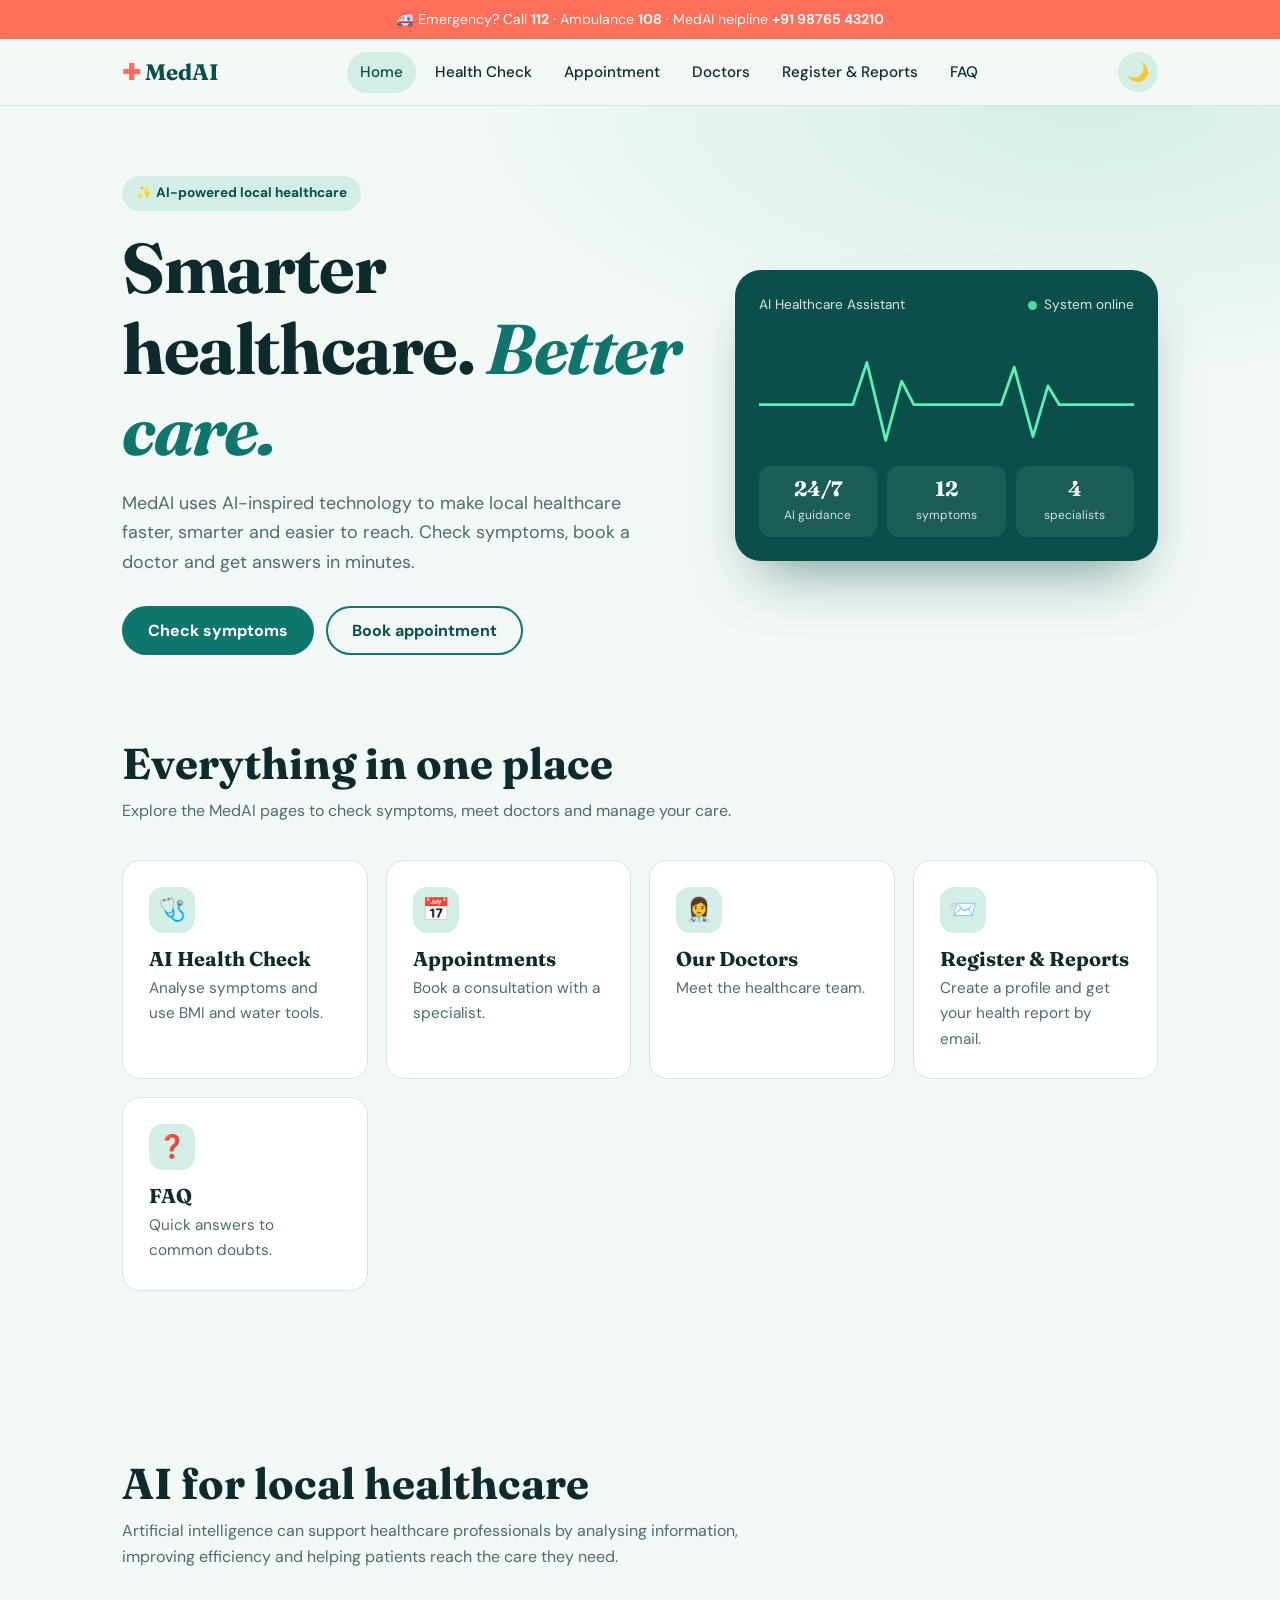
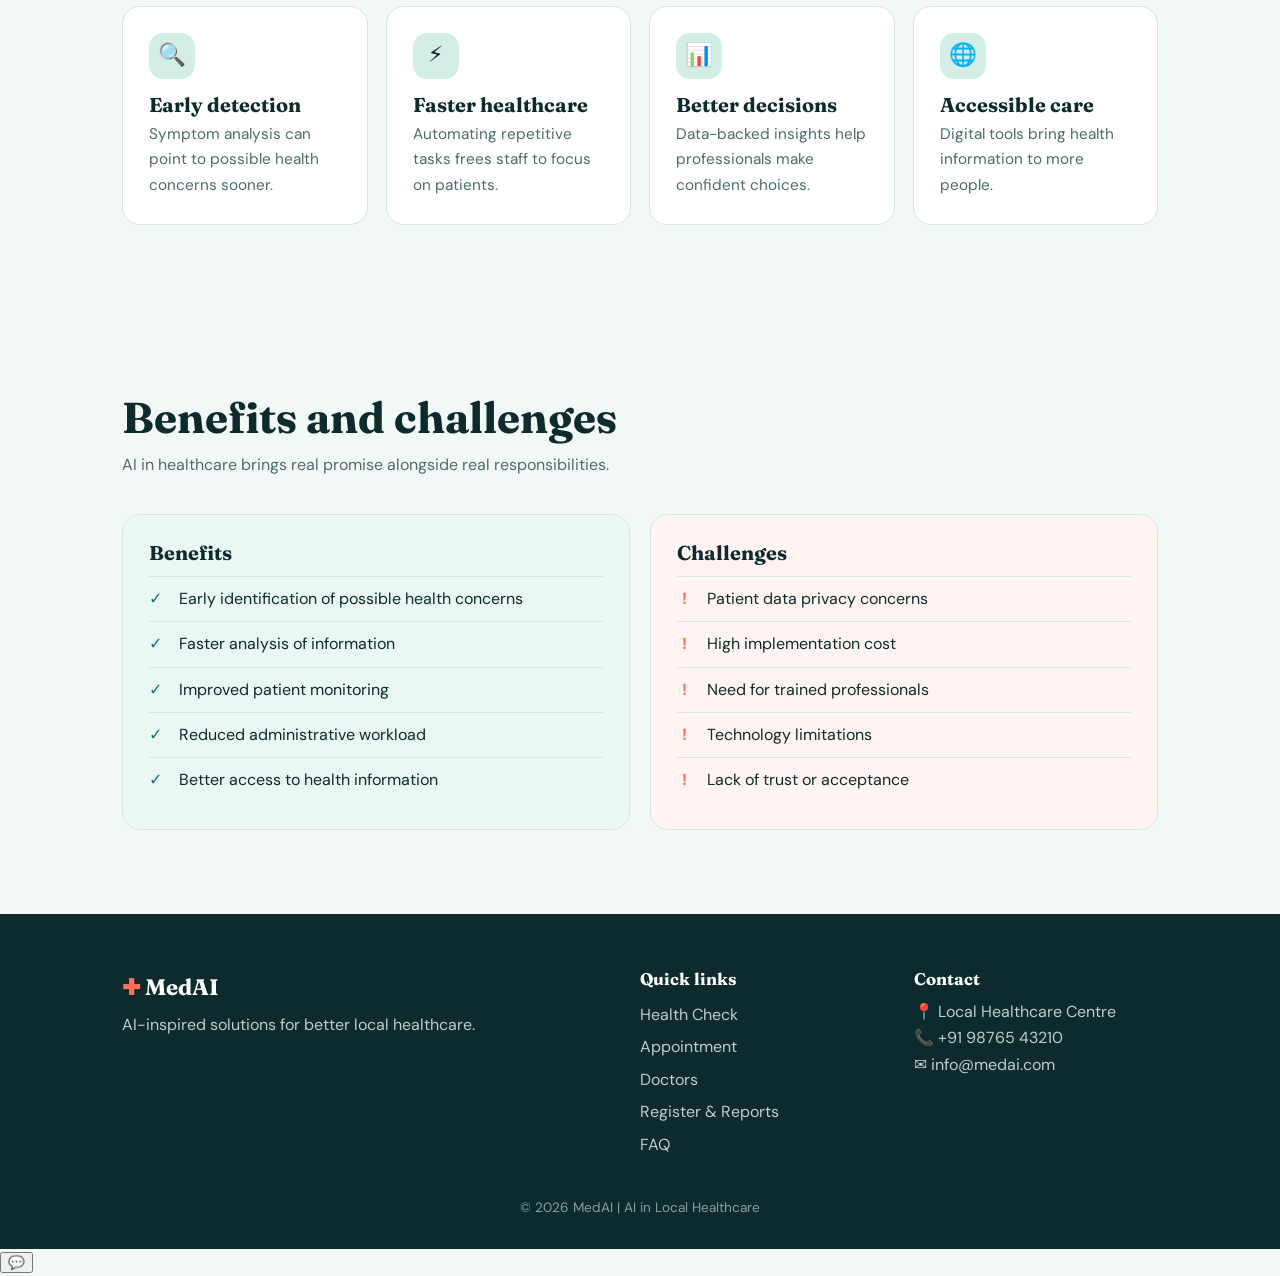
==== commit 2ed01710: "Add files via upload" ====
--- a/index.html
+++ b/index.html
@@ -4,193 +4,37 @@
 <meta charset="UTF-8">
 <meta name="viewport" content="width=device-width, initial-scale=1">
 <title>MedAI | AI in Local Healthcare</title>
+<meta name="description" content="MedAI: AI-inspired solutions for better local healthcare.">
 <link rel="preconnect" href="https://fonts.googleapis.com">
 <link rel="preconnect" href="https://fonts.gstatic.com" crossorigin>
 <link href="https://fonts.googleapis.com/css2?family=Fraunces:opsz,wght@9..144,500;9..144,700&family=DM+Sans:wght@400;500;700&display=swap" rel="stylesheet">
-<style>
-:root{--bg:#F2F8F6;--ink:#0D2B2C;--mute:#4F6B6C;--teal:#0F766E;--deep:#0A4F4A;--mint:#D3EEE6;--coral:#FF6F59;--card:#fff;--line:#D5E6E1;--r:18px;--hdr:rgba(242,248,246,.88);--soft:#E6F2EE;--pro:#EAF7F2;--con:#FFF4F1;--notebg:#FFF1EE;--noteink:#5a2a22}
-[data-theme=dark]{--bg:#09191A;--ink:#E3F0ED;--mute:#97B3AF;--teal:#34C2B3;--deep:#0E4A45;--mint:#123B38;--card:#102526;--line:#224445;--hdr:rgba(9,25,26,.88);--soft:#0D2122;--pro:#0F2E2B;--con:#2E1A17;--notebg:#2E1A17;--noteink:#FFD2C9}
-[data-theme=dark] .btn,[data-theme=dark] .chip[aria-pressed=true],[data-theme=dark] .m.me,[data-theme=dark] #cf button{color:#04201E}
-[data-theme=dark] .btn.alt,[data-theme=dark] .pill{color:var(--teal)}
-[data-theme=dark] .logo{color:#fff}
-[data-theme=dark] .btn:hover{background:#5FD6C9}
-[data-theme=dark] .btn.alt:hover{background:var(--mint)}
-*{box-sizing:border-box;margin:0}
-html{scroll-behavior:smooth;scroll-padding-top:72px}
-body{font:16px/1.65 'DM Sans',system-ui,sans-serif;background:var(--bg);color:var(--ink)}
-h1,h2,h3{font-family:Fraunces,Georgia,serif;line-height:1.15;font-weight:700}
-h2{font-size:clamp(1.9rem,4vw,2.7rem);margin-bottom:.6rem}
-a{color:inherit}
-:focus-visible{outline:3px solid var(--coral);outline-offset:2px}
-.wrap{max-width:1080px;margin:auto;padding:0 22px}
-section{padding:84px 0}
-.lead{color:var(--mute);max-width:56ch;margin-bottom:2.2rem}
-/* nav */
-header{position:sticky;top:0;z-index:20;background:var(--hdr);backdrop-filter:blur(12px);border-bottom:1px solid var(--line)}
-nav{display:flex;align-items:center;justify-content:space-between;height:66px}
-.logo{font:700 1.4rem Fraunces,serif;text-decoration:none;color:var(--deep)}
-.logo b{color:var(--coral)}
-.links{display:flex;gap:6px;list-style:none;padding:0}
-.links a{display:block;padding:8px 13px;border-radius:99px;text-decoration:none;font-weight:500;font-size:.95rem}
-.links a:hover{background:var(--mint)}
-.menu{display:none;background:none;border:0;font-size:1.6rem;cursor:pointer;color:var(--ink)}
-.btn{display:inline-block;border:0;cursor:pointer;font:700 1rem 'DM Sans',sans-serif;padding:14px 26px;border-radius:99px;background:var(--teal);color:#fff;text-decoration:none;transition:transform .15s,background .15s}
-.btn:hover{background:var(--deep);transform:translateY(-2px)}
-.btn.alt{background:transparent;color:var(--deep);box-shadow:inset 0 0 0 2px var(--teal)}
-.btn.alt:hover{background:var(--mint)}
-.btn.coral{background:var(--coral)}
-/* hero */
-.hero{padding:70px 0 0;background:radial-gradient(900px 400px at 85% 0,var(--mint),transparent 70%)}
-.hero .wrap{display:grid;grid-template-columns:1.15fr .85fr;gap:40px;align-items:center}
-.pill{display:inline-block;background:var(--mint);color:var(--deep);padding:6px 14px;border-radius:99px;font-weight:700;font-size:.85rem;margin-bottom:1.1rem}
-.hero h1{font-size:clamp(2.6rem,6vw,4.4rem);margin-bottom:1.1rem;letter-spacing:-.02em}
-.hero h1 em{font-style:italic;color:var(--teal)}
-.hero p{color:var(--mute);font-size:1.12rem;max-width:46ch;margin-bottom:1.8rem}
-.cta{display:flex;gap:12px;flex-wrap:wrap}
-.monitor{background:var(--deep);color:#fff;border-radius:26px;padding:24px;box-shadow:0 30px 60px -25px rgba(10,79,74,.6)}
-.monitor header{all:unset;display:flex;justify-content:space-between;font-size:.85rem;opacity:.85}
-.live{display:flex;align-items:center;gap:7px}
-.live i{width:9px;height:9px;border-radius:50%;background:#5CF2B4;animation:blink 1.6s infinite}
-@keyframes blink{50%{opacity:.25}}
-.monitor svg{width:100%;margin:22px 0 14px;display:block}
-.ecg{fill:none;stroke:#5CF2B4;stroke-width:3;stroke-linecap:round;stroke-linejoin:round;stroke-dasharray:900;stroke-dashoffset:900;animation:draw 3.2s ease-out forwards,loop 3.2s 3.2s linear infinite}
-@keyframes draw{to{stroke-dashoffset:0}}
-@keyframes loop{0%{stroke-dashoffset:0}100%{stroke-dashoffset:-900}}
-.stats{display:grid;grid-template-columns:repeat(3,1fr);gap:10px;text-align:center}
-.stats div{background:rgba(255,255,255,.08);border-radius:12px;padding:10px 4px}
-.stats b{display:block;font:700 1.3rem Fraunces,serif}
-.stats span{font-size:.75rem;opacity:.8}
-/* about */
-.grid4{display:grid;grid-template-columns:repeat(auto-fit,minmax(230px,1fr));gap:18px}
-.card{background:var(--card);border:1px solid var(--line);border-radius:var(--r);padding:26px}
-.ic{width:46px;height:46px;border-radius:14px;background:var(--mint);display:grid;place-items:center;font-size:1.4rem;margin-bottom:14px}
-.card h3{font-size:1.25rem;margin-bottom:6px}
-.card p{color:var(--mute);font-size:.96rem}
-/* checker */
-.band{background:var(--deep);color:#fff}
-.band .lead{color:#B9D8D3}
-.checker{display:grid;grid-template-columns:1.1fr .9fr;gap:22px;align-items:start}
-.panel{background:var(--card);color:var(--ink);border-radius:24px;padding:28px}
-.panel h3{font-size:1.25rem;margin-bottom:4px}
-.chips{display:flex;flex-wrap:wrap;gap:10px;margin:18px 0 22px}
-.chip{cursor:pointer;border:2px solid var(--line);background:var(--card);border-radius:99px;padding:9px 16px;font:500 .95rem 'DM Sans',sans-serif;transition:all .15s;color:var(--ink)}
-.chip:hover{border-color:var(--teal)}
-.chip[aria-pressed=true]{background:var(--teal);border-color:var(--teal);color:#fff}
-.result{min-height:240px}
-.res-item{border:1px solid var(--line);border-radius:14px;padding:14px 16px;margin-top:12px;animation:pop .35s}
-@keyframes pop{from{opacity:0;transform:scale(.96)}}
-.bar{height:8px;border-radius:9px;background:var(--mint);margin:8px 0;overflow:hidden}
-.bar i{display:block;height:100%;background:linear-gradient(90deg,var(--teal),var(--coral));border-radius:9px}
-.note{background:var(--notebg);border-left:4px solid var(--coral);padding:12px 14px;border-radius:10px;font-size:.88rem;margin-top:16px;color:var(--noteink)}
-/* forms */
-.form{background:var(--card);border:1px solid var(--line);border-radius:24px;padding:30px;display:grid;grid-template-columns:1fr 1fr;gap:16px;max-width:760px}
-.form .full{grid-column:1/-1}
-label{display:block;font-weight:700;font-size:.88rem;margin-bottom:5px}
-input,select,textarea{width:100%;font:inherit;padding:12px 14px;border:2px solid var(--line);border-radius:12px;background:var(--bg);color:var(--ink)}
-input:focus,select:focus,textarea:focus{outline:none;border-color:var(--teal);background:var(--card)}
-.ok{display:none;grid-column:1/-1;background:var(--mint);color:var(--deep);padding:14px 16px;border-radius:12px;font-weight:500}
-/* staff */
-.doc{text-align:center}
-.av{width:84px;height:84px;border-radius:50%;margin:0 auto 14px;display:grid;place-items:center;font:700 1.7rem Fraunces,serif;color:#fff;background:linear-gradient(135deg,var(--teal),var(--deep))}
-.doc:nth-child(2) .av{background:linear-gradient(135deg,var(--coral),#c9442f)}
-.doc:nth-child(4) .av{background:linear-gradient(135deg,#7fb8ad,var(--teal))}
-.doc small{display:block;color:var(--teal);font-weight:700;margin-bottom:2px}
-.doc .btn{margin-top:14px;padding:9px 20px;font-size:.9rem}
-dialog{background:var(--card);color:var(--ink);border:0;border-radius:24px;padding:32px;max-width:420px;width:90%;box-shadow:0 30px 80px rgba(0,0,0,.3)}
-dialog::backdrop{background:rgba(13,43,44,.55);backdrop-filter:blur(3px)}
-/* pros cons */
-.two{display:grid;grid-template-columns:1fr 1fr;gap:20px}
-.two .card ul{padding-left:0;list-style:none;margin-top:12px}
-.two li{padding:9px 0 9px 30px;border-top:1px solid var(--line);position:relative}
-.pro li:before{content:"✓";position:absolute;left:0;color:var(--teal);font-weight:700}
-.con li:before{content:"!";position:absolute;left:5px;color:var(--coral);font-weight:700}
-.pro{background:var(--pro)}.con{background:var(--con)}
-/* extras */
-.alert{background:var(--coral);color:#fff;text-align:center;font-size:.88rem;padding:8px 14px}
-.tg{background:var(--mint);border:0;width:40px;height:40px;border-radius:50%;cursor:pointer;font-size:1.1rem}
-.tools{display:grid;grid-template-columns:1fr 1fr;gap:20px}
-.tools .row{display:grid;grid-template-columns:1fr 1fr;gap:12px;margin:14px 0}
-.gauge{position:relative;height:12px;border-radius:9px;margin:26px 0 8px;background:linear-gradient(90deg,#5CB8E6 0 18%,#4CC38A 18% 50%,#F5B84C 50% 75%,#FF6F59 75%)}
-.gauge i{position:absolute;top:-6px;width:6px;height:24px;border-radius:4px;background:var(--ink);left:0;transition:left .5s}
-.big{font:700 2.4rem Fraunces,serif;color:var(--teal);line-height:1}
-details{background:var(--card);border:1px solid var(--line);border-radius:14px;padding:16px 20px;margin-bottom:10px;max-width:760px}
-summary{cursor:pointer;font-weight:700;list-style:none;display:flex;justify-content:space-between;gap:12px}
-summary::after{content:"+";color:var(--coral);font-size:1.3rem;line-height:1}
-details[open] summary::after{content:"–"}
-details p{color:var(--mute);margin-top:10px}
-.acts{display:flex;flex-wrap:wrap;gap:6px;margin-top:10px}
-.acts button{border:0;border-radius:99px;background:var(--coral);color:#fff;padding:7px 12px;font:700 .8rem 'DM Sans',sans-serif;cursor:pointer}
-.acts button:hover{filter:brightness(.92)}
-/* footer */
-footer{background:var(--ink);color:#B9D0CD;padding:56px 0 30px}
-footer .wrap{display:grid;grid-template-columns:2fr 1fr 1fr;gap:30px}
-footer h3{color:#fff;font-size:1.05rem;margin-bottom:10px}
-footer a{display:block;text-decoration:none;padding:3px 0}
-footer a:hover{color:#fff}
-.copy{text-align:center;margin-top:36px;font-size:.85rem;opacity:.7}
-/* theme */
-const th=$('#theme');
-function setT(d){document.documentElement.dataset.theme=d?'dark':'';th.textContent=d?'☀️':'🌙';try{localStorage.setItem('medai-dark',d?1:0)}catch(e){}}
-let sv=null;try{sv=localStorage.getItem('medai-dark')}catch(e){}
-setT(sv===null?matchMedia('(prefers-color-scheme:dark)').matches:sv==='1');
-th.onclick=()=>setT(document.documentElement.dataset.theme!=='dark');
-/* BMI + water */
-$('#bcalc').onclick=()=>{const h=+$('#bh').value/100,w=+$('#bw').value;if(!h||!w){$('#bout').textContent='Please enter a valid height and weight.';return}
-const b=w/(h*h),c=b<18.5?'Underweight':b<25?'Healthy range':b<30?'Overweight':'Obesity range';
-const pos=Math.min(100,Math.max(0,(b-12)/(40-12)*100));
-$('#bout').innerHTML=`<span class="big">${b.toFixed(1)}</span> <b>${c}</b><div class="gauge"><i style="left:calc(${pos}% - 3px)"></i></div><small style="color:var(--mute)">BMI is a general screen and doesn’t reflect muscle, age or health history. Ask a doctor for personal advice.</small>`};
-$('#wcalc').onclick=()=>{const w=+$('#ww').value;if(!w){$('#wout').textContent='Please enter a valid weight.';return}
-const l=w*.035+ +$('#wa').value;$('#wout').innerHTML=`<span class="big">${l.toFixed(1)} L</span> <b>per day</b><p style="color:var(--mute);margin-top:6px">That’s about ${Math.round(l*1000/250)} glasses of 250 ml. Needs rise in hot weather or when you’re unwell.</p>`};
-/* chatbot */
-#fab{position:fixed;right:22px;bottom:22px;z-index:40;width:64px;height:64px;border-radius:50%;border:0;background:var(--coral);color:#fff;font-size:1.7rem;cursor:pointer;box-shadow:0 12px 30px -6px rgba(255,111,89,.7);transition:transform .2s}
-#fab:hover{transform:scale(1.08)}
-#chat{position:fixed;right:22px;bottom:100px;z-index:40;width:min(380px,calc(100vw - 32px));height:min(540px,calc(100vh - 130px));background:var(--card);border-radius:24px;box-shadow:0 30px 80px -10px rgba(13,43,44,.45);display:none;flex-direction:column;overflow:hidden;border:1px solid var(--line)}
-#chat.open{display:flex;animation:pop .3s}
-.ch{background:var(--deep);color:#fff;padding:16px 18px;display:flex;align-items:center;gap:12px}
-.ch .av2{width:40px;height:40px;border-radius:50%;background:var(--coral);display:grid;place-items:center;font-size:1.2rem}
-.ch small{display:block;opacity:.75;font-size:.78rem}
-.ch button{margin-left:auto;background:none;border:0;color:#fff;font-size:1.5rem;cursor:pointer}
-#msgs{flex:1;overflow-y:auto;padding:16px;display:flex;flex-direction:column;gap:10px;background:var(--bg)}
-.m{max-width:85%;padding:10px 14px;border-radius:16px;font-size:.93rem;animation:pop .25s;white-space:pre-line}
-.m.bot{background:var(--card);border:1px solid var(--line);border-bottom-left-radius:4px;align-self:flex-start}
-.m.me{background:var(--teal);color:#fff;border-bottom-right-radius:4px;align-self:flex-end}
-.qr{display:flex;flex-wrap:wrap;gap:6px;padding:8px 12px 0;background:var(--bg)}
-.qr button{border:1px solid var(--teal);background:var(--card);color:var(--deep);border-radius:99px;padding:5px 12px;font:500 .8rem 'DM Sans',sans-serif;cursor:pointer}
-.qr button:hover{background:var(--mint)}
-#cf{display:flex;gap:8px;padding:12px;background:var(--bg)}
-#cf input{border-radius:99px}
-#cf button{border:0;border-radius:99px;background:var(--teal);color:#fff;padding:0 18px;font-weight:700;cursor:pointer}
-@media(max-width:820px){
-.tools{grid-template-columns:1fr}
-.hero .wrap,.checker,.two,footer .wrap{grid-template-columns:1fr}
-.menu{display:block}
-.links{display:none;position:absolute;top:66px;left:0;right:0;flex-direction:column;background:var(--bg);padding:12px 22px 18px;border-bottom:1px solid var(--line)}
-.links.show{display:flex}
-.form{grid-template-columns:1fr}
-section{padding:60px 0}}
-@media(prefers-reduced-motion:reduce){*{animation:none!important;scroll-behavior:auto!important}.ecg{stroke-dashoffset:0}}
-</style>
+<script>try{var t=localStorage.getItem('medai-dark');if(t===null?matchMedia('(prefers-color-scheme:dark)').matches:t==='1')document.documentElement.dataset.theme='dark'}catch(e){}</script>
+<link rel="stylesheet" href="style.css">
 </head>
 <body>
-<div class="alert">🚑 Emergency? Call <b>112</b> · Ambulance <b>108</b> · MedAI helpline <b>+91 98765 43210</b></div>
-<header><div class="wrap"><nav>
-<a class="logo" href="#home"><b>✚</b> MedAI</a>
-<button class="menu" id="menu" aria-label="Toggle menu">☰</button>
-<ul class="links" id="links">
-<li><a href="#about">About</a></li><li><a href="#symptoms">AI Health Check</a></li><li><a href="#appointment">Appointment</a></li><li><a href="#staff">Our Staff</a></li><li><a href="#tools">Health Tools</a></li><li><a href="#faq">FAQ</a></li><li><a href="#register">Register</a></li>
-</ul><button class="tg" id="theme" aria-label="Toggle dark mode">🌙</button></nav></div></header>
-
+<main id="main">
 <section class="hero" id="home"><div class="wrap">
 <div>
 <span class="pill">✨ AI-powered local healthcare</span>
 <h1>Smarter healthcare. <em>Better care.</em></h1>
 <p>MedAI uses AI-inspired technology to make local healthcare faster, smarter and easier to reach. Check symptoms, book a doctor and get answers in minutes.</p>
-<div class="cta"><a class="btn" href="#symptoms">Check symptoms</a><a class="btn alt" href="#appointment">Book appointment</a></div>
+<div class="cta"><a class="btn" href="health-check.html">Check symptoms</a><a class="btn alt" href="appointment.html">Book appointment</a></div>
 </div>
 <div class="monitor" aria-hidden="true">
 <header><span>AI Healthcare Assistant</span><span class="live"><i></i>System online</span></header>
 <svg viewBox="0 0 400 120"><path class="ecg" d="M0 70 H80 L100 70 L115 25 L135 108 L152 45 L165 70 H240 L258 70 L272 30 L292 104 L308 50 L320 70 H400"/></svg>
 <div class="stats"><div><b>24/7</b><span>AI guidance</span></div><div><b>12</b><span>symptoms</span></div><div><b>4</b><span>specialists</span></div></div>
+</div></div></section>
+
+<section><div class="wrap">
+<h2>Everything in one place</h2>
+<p class="lead">Explore the MedAI pages to check symptoms, meet doctors and manage your care.</p>
+<div class="grid4">
+<a class="card lnk" href="health-check.html"><div class="ic">🩺</div><h3>AI Health Check</h3><p>Analyse symptoms and use BMI and water tools.</p></a>
+<a class="card lnk" href="appointment.html"><div class="ic">📅</div><h3>Appointments</h3><p>Book a consultation with a specialist.</p></a>
+<a class="card lnk" href="doctors.html"><div class="ic">👩‍⚕️</div><h3>Our Doctors</h3><p>Meet the healthcare team.</p></a>
+<a class="card lnk" href="register.html"><div class="ic">📨</div><h3>Register &amp; Reports</h3><p>Create a profile and get your health report by email.</p></a>
+<a class="card lnk" href="faq.html"><div class="ic">❓</div><h3>FAQ</h3><p>Quick answers to common doubts.</p></a>
 </div></div></section>
 
 <section id="about"><div class="wrap">
@@ -203,68 +47,6 @@
 <div class="card"><div class="ic">🌐</div><h3>Accessible care</h3><p>Digital tools bring health information to more people.</p></div>
 </div></div></section>
 
-<section class="band" id="symptoms"><div class="wrap">
-<h2>Analyse your symptoms</h2>
-<p class="lead">Tap everything you're feeling. We'll compare it with conditions in our demonstration knowledge base.</p>
-<div class="checker">
-<div class="panel">
-<h3>Select symptoms</h3><p style="color:var(--mute);font-size:.92rem">Choose all that apply.</p>
-<div class="chips" id="chips"></div>
-<div class="cta"><button class="btn" id="analyze">Analyse symptoms</button><button class="btn alt" id="clear">Clear</button></div>
-</div>
-<div class="panel result" aria-live="polite">
-<h3>🤖 AI health assistant</h3>
-<div id="out"><p style="color:var(--mute);margin-top:10px">Select your symptoms and choose <b>Analyse symptoms</b> to see a result.</p></div>
-<p class="note"><b>Important:</b> This is an educational demo, not a medical diagnosis. Symptoms have many causes. For real concerns, see a qualified healthcare professional.</p>
-</div></div></div></section>
-
-<section id="appointment"><div class="wrap">
-<h2>Book an appointment</h2>
-<p class="lead">Schedule a consultation with a healthcare professional.</p>
-<form class="form" id="apptForm">
-<div><label for="an">Patient name</label><input id="an" required></div>
-<div><label for="ap">Phone number</label><input id="ap" type="tel" required></div>
-<div><label for="ad">Appointment date</label><input id="ad" type="date" required></div>
-<div><label for="adep">Department</label><select id="adep" required><option value="">Select department</option><option>General Medicine</option><option>Cardiology</option><option>Pediatrics</option><option>Dermatology</option><option>Orthopedics</option></select></div>
-<div class="full"><label for="ar">Reason for appointment</label><textarea id="ar" rows="3"></textarea></div>
-<div class="full"><button class="btn" type="submit">Confirm appointment</button></div>
-<div class="ok" id="apptOk"></div>
-</form></div></section>
-
-<section id="staff" style="background:var(--soft)"><div class="wrap">
-<h2>Meet our healthcare team</h2>
-<p class="lead">Experienced professionals available at the hospital.</p>
-<div class="grid4" id="docs"></div>
-</div></section>
-
-<section id="tools"><div class="wrap">
-<h2>Quick health tools</h2>
-<p class="lead">Two handy calculators for everyday wellbeing. They give general guidance only.</p>
-<div class="tools">
-<div class="card"><h3>BMI calculator</h3>
-<div class="row"><div><label for="bh">Height (cm)</label><input id="bh" type="number" min="50" max="250" value="165"></div><div><label for="bw">Weight (kg)</label><input id="bw" type="number" min="10" max="300" value="62"></div></div>
-<button class="btn" id="bcalc" type="button">Calculate BMI</button>
-<div id="bout" aria-live="polite" style="margin-top:18px"></div></div>
-<div class="card"><h3>Daily water goal</h3>
-<p>A simple estimate based on your body weight (about 35 ml per kg).</p>
-<div class="row"><div><label for="ww">Weight (kg)</label><input id="ww" type="number" min="10" max="300" value="62"></div><div><label for="wa">Activity</label><select id="wa"><option value="0">Light</option><option value="0.5">Moderate (+0.5 L)</option><option value="1">High (+1 L)</option></select></div></div>
-<button class="btn coral" id="wcalc" type="button">Find my goal</button>
-<div id="wout" aria-live="polite" style="margin-top:18px"></div></div>
- <div class="card" style="grid-column:1/-1"><h3>Ask MedAI</h3>
-<p>Have a health question or a personal doubt? Pick a topic or open the chat. Answers are pre-written, general, and stay in your browser.</p>
-<div class="chips" id="topics"></div><button class="btn" id="openchat" type="button">Open chat assistant</button></div>
-</div></div></section>
-
-<section id="faq" style="padding-top:0"><div class="wrap">
-<h2>Frequently asked questions</h2>
-<p class="lead">Quick answers to common doubts. Still stuck? Ask the chat assistant.</p>
-<details><summary>Is the AI Health Check a real diagnosis?</summary><p>No. It compares your symptoms with a small demonstration database for learning purposes. Always consult a qualified doctor for medical concerns.</p></details>
-<details><summary>How do I book an appointment?</summary><p>Open the Appointment section, enter your details, choose a department and date, then confirm.</p></details>
-<details><summary>Is my personal information safe?</summary><p>Privacy is a core challenge in healthcare AI. In this demo, form details stay in your browser and are not sent anywhere.</p></details>
-<details><summary>What should I do in an emergency?</summary><p>Call 112 or ambulance service 108 straight away. Do not wait for an online result.</p></details>
-<details><summary>Which departments are available?</summary><p>General Medicine, Cardiology, Pediatrics, Dermatology and Orthopedics.</p></details>
-</div></section>
-
 <section><div class="wrap">
 <h2>Benefits and challenges</h2>
 <p class="lead">AI in healthcare brings real promise alongside real responsibilities.</p>
@@ -272,150 +54,9 @@
 <div class="card pro"><h3>Benefits</h3><ul><li>Early identification of possible health concerns</li><li>Faster analysis of information</li><li>Improved patient monitoring</li><li>Reduced administrative workload</li><li>Better access to health information</li></ul></div>
 <div class="card con"><h3>Challenges</h3><ul><li>Patient data privacy concerns</li><li>High implementation cost</li><li>Need for trained professionals</li><li>Technology limitations</li><li>Lack of trust or acceptance</li></ul></div>
 </div></div></section>
-
-<section id="register" style="padding-top:0"><div class="wrap">
-<h2>Create your patient profile</h2>
-<p class="lead">Register to access healthcare services.</p>
-<form class="form" id="regForm">
-<div><label for="rn">Full name</label><input id="rn" required></div>
-<div><label for="re">Email</label><input id="re" type="email" required></div>
-<div><label for="rd">Date of birth</label><input id="rd" type="date" required></div>
-<div><label for="rg">Gender</label><select id="rg" required><option value="">Select gender</option><option>Male</option><option>Female</option><option>Other</option></select></div>
-<div class="full"><label for="rp">Password</label><input id="rp" type="password" minlength="6" required></div>
-<div class="full"><button class="btn" type="submit">Create patient account</button></div>
-<div class="ok" id="regOk"></div>
-</form></div></section>
-
-<footer><div class="wrap">
-<div><a class="logo" style="color:#fff" href="#home"><b>✚</b> MedAI</a><p style="margin-top:8px">AI-inspired solutions for better local healthcare.</p></div>
-<div><h3>Quick links</h3><a href="#about">About</a><a href="#symptoms">AI Health Check</a><a href="#appointment">Appointment</a><a href="#staff">Our Staff</a></div>
-<div><h3>Contact</h3><p>📍 Local Healthcare Centre</p><p>📞 +91 98765 43210</p><p>✉ info@medai.com</p></div>
-</div><p class="copy">© 2026 MedAI | AI in Local Healthcare</p></footer>
-
-<dialog id="dlg"><h3 id="dn"></h3><p id="dr" style="color:var(--teal);font-weight:700"></p><p id="dx" style="margin:12px 0 20px"></p><button class="btn" onclick="dlg.close()">Close</button></dialog>
-
-<button id="fab" aria-label="Open MedAI chat">💬</button>
-<div id="chat" role="dialog" aria-label="MedAI chat assistant">
-<div class="ch"><div class="av2">🤖</div><div><b>MedAI Assistant</b><small>Health questions, doctors &amp; appointments</small></div><button id="x" aria-label="Close chat">×</button></div>
-<div id="msgs"></div>
-<div class="qr" id="qr"></div>
-<form id="cf"><input id="ci" placeholder="Type your question…" autocomplete="off" aria-label="Your question"><button>Send</button></form>
-</div>
-
-<script>
-const $=s=>document.querySelector(s);
-/* nav */
-$('#menu').onclick=()=>$('#links').classList.toggle('show');
-document.querySelectorAll('.links a').forEach(a=>a.onclick=()=>$('#links').classList.remove('show'));
-
-/* symptom checker */
-const SYM=[['Fever','🌡️'],['Cough','😷'],['Headache','🤕'],['Fatigue','😴'],['Sore Throat','🗣️'],['Runny Nose','🤧'],['Stomach Pain','🤢'],['Nausea','🤮'],['Body Pain','💢'],['Dizziness','😵'],['Skin Rash','🔴'],['Itching','🖐️']];
-const DB=[
-['Common Cold',['Cough','Sore Throat','Runny Nose','Fatigue','Headache'],'Rest, fluids and warm drinks usually help. See a doctor if it lasts over a week.'],
-['Influenza (Flu)',['Fever','Body Pain','Fatigue','Cough','Headache','Sore Throat'],'Rest and hydrate. Seek care if you have trouble breathing or a very high fever.'],
-['Migraine',['Headache','Nausea','Dizziness','Fatigue'],'Rest in a quiet, dark room. Frequent migraines deserve a doctor’s review.'],
-['Gastroenteritis',['Stomach Pain','Nausea','Fever','Fatigue'],'Sip oral rehydration fluids. See a doctor if it lasts beyond two days.'],
-['Allergic Reaction',['Skin Rash','Itching','Runny Nose','Cough'],'Avoid known triggers. Get urgent help if you have swelling or breathing difficulty.'],
-['Dehydration',['Dizziness','Fatigue','Headache','Nausea'],'Drink fluids with electrolytes and rest. Seek care if symptoms persist.'],
-['Viral Fever',['Fever','Body Pain','Fatigue','Headache'],'Rest, fluids and monitoring your temperature. Consult a doctor if fever lasts over 3 days.']];
-const sel=new Set();
-SYM.forEach(([n,e])=>{const b=document.createElement('button');b.className='chip';b.type='button';b.setAttribute('aria-pressed','false');b.textContent=e+' '+n;
-b.onclick=()=>{sel.has(n)?sel.delete(n):sel.add(n);b.setAttribute('aria-pressed',sel.has(n))};$('#chips').append(b)});
-$('#clear').onclick=()=>{sel.clear();document.querySelectorAll('.chip').forEach(c=>c.setAttribute('aria-pressed','false'));$('#out').innerHTML='<p style="color:var(--mute);margin-top:10px">Selection cleared. Pick your symptoms to begin.</p>'};
-$('#analyze').onclick=()=>{
-if(!sel.size){$('#out').innerHTML='<p style="margin-top:10px">Please select at least one symptom first.</p>';return}
-const r=DB.map(([n,s,t])=>{const m=s.filter(x=>sel.has(x)).length;return{n,t,p:Math.round(m/Math.max(s.length,sel.size)*100)}}).filter(x=>x.p>0).sort((a,b)=>b.p-a.p).slice(0,3);
-$('#out').innerHTML=r.length?r.map(x=>`<div class="res-item"><b>${x.n}</b> <span style="float:right;color:var(--teal);font-weight:700">${x.p}% match</span><div class="bar"><i style="width:${x.p}%"></i></div><small>${x.t}</small></div>`).join(''):'<p style="margin-top:10px">No match found in the demo database. Please consult a doctor.</p>'};
-
-/* forms */
-$('#ad').min=new Date().toISOString().split('T')[0];
-$('#apptForm').onsubmit=e=>{e.preventDefault();const o=$('#apptOk');o.style.display='block';o.textContent=`✓ Thanks ${$('#an').value}! Your ${$('#adep').value} appointment on ${$('#ad').value} is confirmed (demo).`;e.target.reset()};
-$('#regForm').onsubmit=e=>{e.preventDefault();const o=$('#regOk');o.style.display='block';o.textContent=`✓ Welcome, ${$('#rn').value}! Your patient profile has been created (demo).`;e.target.reset()};
-
-/* staff */
-const DOCS=[['Dr. Rahul Sharma','General Physician','12+ years','Treats everyday illnesses and manages long-term conditions for patients of all ages.'],['Dr. Priya Mehta','Cardiologist','10+ years','Focuses on heart health, blood pressure management and preventive cardiology.'],['Dr. Arjun Patel','Pediatrician','8+ years','Cares for infants, children and teens, from vaccinations to growth checks.'],['Dr. Ananya Rao','Dermatologist','7+ years','Treats skin, hair and nail conditions including rashes, allergies and acne.']];
-const dlg=$('#dlg');
-DOCS.forEach(([n,r,y,d])=>{const c=document.createElement('div');c.className='card doc';
-c.innerHTML=`<div class="av">${n.split(' ')[1][0]}${n.split(' ')[2][0]}</div><h3>${n}</h3><small>${r}</small><p>${y} experience</p><button class="btn alt">View profile</button>`;
-c.querySelector('button').onclick=()=>{$('#dn').textContent=n;$('#dr').textContent=r+' · '+y+' experience';$('#dx').textContent=d;dlg.showModal()};$('#docs').append(c)});
-
-/* theme */
-const th=$('#theme');
-function setT(d){document.documentElement.dataset.theme=d?'dark':'';th.textContent=d?'☀️':'🌙';try{localStorage.setItem('medai-dark',d?1:0)}catch(e){}}
-let sv=null;try{sv=localStorage.getItem('medai-dark')}catch(e){}
-setT(sv===null?matchMedia('(prefers-color-scheme:dark)').matches:sv==='1');
-th.onclick=()=>setT(document.documentElement.dataset.theme!=='dark');
-/* BMI + water */
-$('#bcalc').onclick=()=>{const h=+$('#bh').value/100,w=+$('#bw').value;if(!h||!w){$('#bout').textContent='Please enter a valid height and weight.';return}
-const b=w/(h*h),c=b<18.5?'Underweight':b<25?'Healthy range':b<30?'Overweight':'Obesity range';
-const pos=Math.min(100,Math.max(0,(b-12)/(40-12)*100));
-$('#bout').innerHTML=`<span class="big">${b.toFixed(1)}</span> <b>${c}</b><div class="gauge"><i style="left:calc(${pos}% - 3px)"></i></div><small style="color:var(--mute)">BMI is a general screen and doesn’t reflect muscle, age or health history. Ask a doctor for personal advice.</small>`};
-$('#wcalc').onclick=()=>{const w=+$('#ww').value;if(!w){$('#wout').textContent='Please enter a valid weight.';return}
-const l=w*.035+ +$('#wa').value;$('#wout').innerHTML=`<span class="big">${l.toFixed(1)} L</span> <b>per day</b><p style="color:var(--mute);margin-top:6px">That’s about ${Math.round(l*1000/250)} glasses of 250 ml. Needs rise in hot weather or when you’re unwell.</p>`};
-/* chatbot */
-const D={gen:['General Medicine','Dr. Rahul Sharma'],car:['Cardiology','Dr. Priya Mehta'],ped:['Pediatrics','Dr. Arjun Patel'],der:['Dermatology','Dr. Ananya Rao'],ort:['Orthopedics',null]};
-const MH='\n\nIf things feel too heavy, you can call Tele-MANAS 14416 (free mental-health helpline in India, 24/7).';
-const KB=[
-[/suicid|kill myself|end my life|self.?harm|want to die|hurt myself/,'I’m really sorry you’re hurting. You deserve support right now. Please call 112 or Tele-MANAS 14416 (free, 24/7 in India), or reach someone you trust and stay with them. I’m only an automated assistant, so a real person can help you far better than I can.'],
-[/chest pain|can.?t breathe|difficulty breathing|trouble breathing|breathless|unconscious|severe bleeding|heavy bleeding|seizure|poison|overdose|choking|stroke|heart attack|paraly|slurred|emergency/,'⚠️ This may be an emergency. Please call 112 (or ambulance 108) or go to the nearest hospital now. Don’t wait for an online answer.'],
-[/\bhello|\bhi\b|\bhey\b|good (morning|evening|afternoon)/,'Hello! 👋 Ask me about symptoms, health worries, sleep, stress, diet, medicines, or which doctor to see. Personal questions are welcome too.'],
-[/who are you|are you (a )?(real|human|doctor|bot)|your name|how do you work/,'I’m the MedAI assistant, an automated helper with pre-written answers. I’m not a doctor and can’t diagnose, but I can share general information and point you to the right doctor.'],
-[/embarrass|ashamed|shy|awkward|afraid to ask|scared to ask|silly question|judg|personal doubt|private/,'That’s not a silly question. Doctors hear personal concerns every day, and being open helps them help you. Ask me in your own words, or tell the doctor directly during your consultation.',['gen']],
-[/child|kid|baby|infant|toddler|vaccin|immuniz|my son|my daughter/,'Children’s health changes quickly, so check any fever in babies and growth or vaccination questions with a pediatrician. Seek urgent care if a child is very drowsy, not feeding or breathing fast.',['ped']],
-[/stomach|abdom|belly|nausea|vomit|diarr|loose motion|acidity|\bgas\b|constipat|indigestion/,'Sip oral rehydration fluids, eat light foods and rest. See a doctor if it lasts over two days, you can’t keep fluids down, you see blood, or the pain is severe.',['gen']],
-[/blood pressure|\bbp\b|hypertens|palpitat|heart|cholesterol/,'Heart and blood-pressure concerns are best checked with a measurement. Less salt, regular activity and no smoking help. Seek urgent care for chest pain, fainting or sudden breathlessness.',['car']],
-[/diabet|sugar|glucose|hba1c/,'Blood sugar needs a test and a doctor’s plan. Balanced meals, less sugary food and regular activity help. Frequent thirst, urination or tiredness are good reasons to get tested.',['gen']],
-[/fever|temperature|dengue|malaria|viral/,'Rest, drink fluids and track your temperature. See a doctor if fever lasts over 3 days, is very high, or comes with a rash, severe body pain, vomiting or breathing trouble. These can point to infections like dengue, which need a test.',['gen']],
-[/cough|\bcold\b|sore throat|runny|sneez|\bflu\b|congestion/,'Rest, warm fluids and steam usually help. See a doctor if it lasts over a week, you have a high fever, or you struggle to breathe.',['gen']],
-[/asthma|wheez|breath/,'For wheezing or breathing trouble, avoid triggers like dust and smoke and keep any prescribed inhaler handy. Persistent or worsening symptoms need a doctor, and severe breathlessness is an emergency (112).',['gen']],
-[/headache|migraine|dizz|vertigo|faint/,'Rest in a quiet room and drink water. Sudden severe headaches, or ones with vision changes, weakness or confusion, need urgent care. See a doctor for frequent headaches.',['gen']],
-[/rash|itch|skin|acne|pimple|hair fall|hair loss|dandruff|eczema|allerg|fungal|ringworm/,'Avoid scratching and known triggers, and keep the area clean and dry. A dermatologist can help with persistent rashes, acne or hair fall. Swelling of the face or breathing trouble is an emergency.',['der']],
-[/joint|knee|back pain|neck pain|bone|fractur|sprain|arthritis|shoulder|muscle|spine|ortho/,'Rest, avoid heavy strain and use a cold or warm pack. See a doctor if there’s swelling, injury, numbness or pain that lasts over a few days. Our Orthopedics department handles this, and our General Physician can do a first check.',['ort','gen']],
-[/period|menstrua|pregnan|pcos|menopause|gyn/,'Cycle and pregnancy questions are completely normal to ask. We don’t have a gynecologist listed yet, so our General Physician can do a first consultation and guide you on next steps.',['gen']],
-[/sleep|insomnia|snor|tired all/,'Try a fixed sleep and wake time, no screens an hour before bed, less caffeine after noon, and a cool dark room. If poor sleep lasts over 2–3 weeks or affects your day, talk to a doctor.',['gen']],
-[/stress|anxi|panic|depress|\bsad\b|lonely|overwhelm|worr|scared|\bfear|low mood|mental|mood|burnout|\bcry/,'I’m sorry it feels hard. What you’re feeling is real, and many people go through it. Slow breathing, a short walk, sleep and talking to someone you trust can help. If it lasts or affects daily life, please speak to a doctor.'+MH,['gen']],
-[/diet|nutrition|weight loss|lose weight|gain weight|\beat|\bfood|protein|vitamin|calcium|iron|an(a)?emi/,'Aim for a balanced plate: vegetables, fruit, whole grains, protein and enough water, with less sugar, fried and packaged food. Tiredness or pale skin may need a blood test. Try the BMI and water tools above.',['gen']],
-[/exercise|workout|gym|yoga|walk|fitness/,'Most adults benefit from about 150 minutes of moderate activity a week, such as brisk walking, plus muscle-strengthening twice a week. Start gently, build up slowly, and check with a doctor if you have a heart or joint condition.',['gen']],
-[/smok|tobacco|vape|alcohol|addict/,'Quitting is one of the best things you can do for your health, and support makes it easier. Don’t be hard on yourself about slips. A doctor can suggest safe ways to cut down or quit.',['gen']],
-[/medicine|tablet|paracetamol|dolo|antibiotic|dose|dosage|painkiller|\bpill|syrup/,'I can’t give doses. Please follow your doctor’s prescription or the label, avoid self-medicating, finish antibiotics as prescribed, and tell the doctor about allergies and other medicines. A pharmacist can answer quick questions.',['gen']],
-[/thyroid|hormon/,'Thyroid and hormone concerns, like unexplained weight change, hair fall or fatigue, are diagnosed with a blood test. A doctor can order it and explain the results.',['gen']],
-[/burn|wound|first aid|bite|nosebleed|\bcut\b/,'First aid: for burns, cool under running water for 10–20 minutes. For cuts, press with a clean cloth and clean the wound. For nosebleeds, lean forward and pinch the nose. Get medical help for deep wounds, animal bites or severe burns.',['gen']],
-[/bmi|body mass|water|hydrat|calculator|tool/,'Try the Health Tools section above: a BMI calculator and a daily water-goal estimator. They’re general guides, so ask a doctor for personal advice.'],
-[/dark|theme|night mode/,'Tap the 🌙 button at the top right to switch between light and dark mode.'],
-[/faq/,'Common questions are answered in the FAQ section near the bottom, and you can ask me directly too.'],
-[/regist|sign ?up|account|profile|login/,'Go to the Register section and fill in your name, email, date of birth, gender and a password to create your patient profile.'],
-[/contact|phone|call|e-?mail|address|location|where|hours|open/,'📍 Local Healthcare Centre\n📞 +91 98765 43210\n✉ info@medai.com'],
-[/data|secure|confidential|remember|record|store|safe to (share|tell)/,'This chat is a simple pre-written assistant running in your browser and it doesn’t send your messages anywhere. Still, avoid sharing passwords or ID numbers here.'],
-[/benefit|advantage|challenge|risk/,'Benefits: earlier detection, faster analysis, better monitoring, less admin. Challenges: data privacy, cost, trained staff, tech limits and trust.'],
-[/what is medai|about|medai/,'MedAI shows how AI can make local healthcare faster, smarter and more accessible, with symptom checks, appointments and a staff directory.'],
-[/symptom|analy[sz]e|diagnos|ai health/,'Use the AI Health Check: tap your symptoms and press Analyse symptoms to see possible matches. It’s an educational demo, not a diagnosis.',['gen']],
-[/appointment|book|schedule|consult|visit|slot/,'Happy to help. Choose a department below and I’ll open the booking form with it selected. You then add your name, phone and date.',['gen','car','ped','der']],
-[/doctor|staff|physician|cardio|pediatric|dermat|team|specialist|recommend|suggest/,'Our team: Dr. Rahul Sharma (General Physician, 12+ yrs), Dr. Priya Mehta (Cardiologist, 10+ yrs), Dr. Arjun Patel (Pediatrician, 8+ yrs), Dr. Ananya Rao (Dermatologist, 7+ yrs). Tell me your concern and I’ll suggest who to see.',['gen','car','ped','der']],
-[/thank|thanks|bye|ok(ay)?$/,'You’re welcome! Take care and stay healthy 💚']];
-const FALL='I’m not sure I have an answer for that. I can help with symptoms, sleep, stress, diet, medicines, children’s health and more. If you’re unsure who to see, our General Physician is a good first step.';
-const msgs=$('#msgs'),ci=$('#ci');let noted=false;
-function add(t,c,k){const d=document.createElement('div');d.className='m '+c;d.textContent=t;
-if(k&&k.length){const a=document.createElement('div');a.className='acts';k.forEach(x=>{const b=document.createElement('button');b.type='button';b.textContent=D[x][1]?'Book with '+D[x][1]:'Book '+D[x][0];b.onclick=()=>book(x);a.append(b)});d.append(a)}
-msgs.append(d);msgs.scrollTop=msgs.scrollHeight}
-function book(x){toggle(false);$('#adep').value=D[x][0];$('#appointment').scrollIntoView({behavior:'smooth'});setTimeout(()=>$('#an').focus({preventScroll:true}),700)}
-function reply(q){const l=q.toLowerCase();const h=KB.find(([r])=>r.test(l));
-if(!h){add(FALL,'bot',['gen']);return}
-let t=h[1];const k=h[2]||[];
-if(k.length&&k.length<3)t+='\n\n👩‍⚕️ Suggested: '+k.map(x=>D[x][1]?D[x][1]+' ('+D[x][0]+')':D[x][0]+' department').join(' or ');
-if(k.length&&!noted){noted=true;t+='\n\nℹ️ General information only, not a diagnosis.'}
-add(t,'bot',k)}
-function ask(q){add(q,'me');const t=document.createElement('div');t.className='m bot';t.textContent='…';msgs.append(t);msgs.scrollTop=msgs.scrollHeight;
-setTimeout(()=>{t.remove();reply(q)},500)}
-['Which doctor should I see?','Book appointment','I feel stressed','I can’t sleep','Health tools','Contact'].forEach(q=>{const b=document.createElement('button');b.textContent=q;b.onclick=()=>ask(q);$('#qr').append(b)});
-let greeted=false;
-function toggle(open){$('#chat').classList.toggle('open',open);if(open&&!greeted){greeted=true;add('Hi, I’m the MedAI assistant 👋 Ask me about symptoms, health worries, sleep, stress, diet or medicines, or tell me your concern and I’ll suggest a doctor. Personal questions are welcome.','bot')}if(open)ci.focus()}
-$('#fab').onclick=()=>toggle(!$('#chat').classList.contains('open'));
-$('#x').onclick=()=>toggle(false);
-$('#cf').onsubmit=e=>{e.preventDefault();const v=ci.value.trim();if(v){ci.value='';ask(v)}};
-/* ask MedAI topics */
-function openAsk(q){toggle(true);if(q)ask(q)}
-['Which doctor should I see?','I have a fever','I feel stressed','I can’t sleep','Skin problems','Back or joint pain','Child health','Book appointment'].forEach(q=>{const b=document.createElement('button');b.className='chip';b.type='button';b.textContent=q;b.onclick=()=>openAsk(q);$('#topics').append(b)});
-$('#openchat').onclick=()=>openAsk();
-</script>
+</main>
+<script src="config.js"></script>
+<script src="app.js"></script>
+<script src="pages.js"></script>
 </body>
 </html>
--- a/style.css
+++ b/style.css
@@ -0,0 +1,170 @@
+
+:root{--bg:#F2F8F6;--ink:#0D2B2C;--mute:#4F6B6C;--teal:#0F766E;--deep:#0A4F4A;--mint:#D3EEE6;--coral:#FF6F59;--card:#fff;--line:#D5E6E1;--r:18px;--hdr:rgba(242,248,246,.88);--soft:#E6F2EE;--pro:#EAF7F2;--con:#FFF4F1;--notebg:#FFF1EE;--noteink:#5a2a22}
+[data-theme=dark]{--bg:#09191A;--ink:#E3F0ED;--mute:#97B3AF;--teal:#34C2B3;--deep:#0E4A45;--mint:#123B38;--card:#102526;--line:#224445;--hdr:rgba(9,25,26,.88);--soft:#0D2122;--pro:#0F2E2B;--con:#2E1A17;--notebg:#2E1A17;--noteink:#FFD2C9}
+[data-theme=dark] .btn,[data-theme=dark] .chip[aria-pressed=true],[data-theme=dark] .m.me,[data-theme=dark] #cf button{color:#04201E}
+[data-theme=dark] .btn.alt,[data-theme=dark] .pill{color:var(--teal)}
+[data-theme=dark] .logo{color:#fff}
+[data-theme=dark] .btn:hover{background:#5FD6C9}
+[data-theme=dark] .btn.alt:hover{background:var(--mint)}
+*{box-sizing:border-box;margin:0}
+html{scroll-behavior:smooth;scroll-padding-top:72px}
+body{font:16px/1.65 'DM Sans',system-ui,sans-serif;background:var(--bg);color:var(--ink)}
+h1,h2,h3{font-family:Fraunces,Georgia,serif;line-height:1.15;font-weight:700}
+h2{font-size:clamp(1.9rem,4vw,2.7rem);margin-bottom:.6rem}
+a{color:inherit}
+:focus-visible{outline:3px solid var(--coral);outline-offset:2px}
+.wrap{max-width:1080px;margin:auto;padding:0 22px}
+section{padding:84px 0}
+.lead{color:var(--mute);max-width:56ch;margin-bottom:2.2rem}
+/* nav */
+header{position:sticky;top:0;z-index:20;background:var(--hdr);backdrop-filter:blur(12px);border-bottom:1px solid var(--line)}
+nav{display:flex;align-items:center;justify-content:space-between;height:66px}
+.logo{font:700 1.4rem Fraunces,serif;text-decoration:none;color:var(--deep)}
+.logo b{color:var(--coral)}
+.links{display:flex;gap:6px;list-style:none;padding:0}
+.links a{display:block;padding:8px 13px;border-radius:99px;text-decoration:none;font-weight:500;font-size:.95rem}
+.links a:hover{background:var(--mint)}
+.menu{display:none;background:none;border:0;font-size:1.6rem;cursor:pointer;color:var(--ink)}
+.btn{display:inline-block;border:0;cursor:pointer;font:700 1rem 'DM Sans',sans-serif;padding:14px 26px;border-radius:99px;background:var(--teal);color:#fff;text-decoration:none;transition:transform .15s,background .15s}
+.btn:hover{background:var(--deep);transform:translateY(-2px)}
+.btn.alt{background:transparent;color:var(--deep);box-shadow:inset 0 0 0 2px var(--teal)}
+.btn.alt:hover{background:var(--mint)}
+.btn.coral{background:var(--coral)}
+/* hero */
+.hero{padding:70px 0 0;background:radial-gradient(900px 400px at 85% 0,var(--mint),transparent 70%)}
+.hero .wrap{display:grid;grid-template-columns:1.15fr .85fr;gap:40px;align-items:center}
+.pill{display:inline-block;background:var(--mint);color:var(--deep);padding:6px 14px;border-radius:99px;font-weight:700;font-size:.85rem;margin-bottom:1.1rem}
+.hero h1{font-size:clamp(2.6rem,6vw,4.4rem);margin-bottom:1.1rem;letter-spacing:-.02em}
+.hero h1 em{font-style:italic;color:var(--teal)}
+.hero p{color:var(--mute);font-size:1.12rem;max-width:46ch;margin-bottom:1.8rem}
+.cta{display:flex;gap:12px;flex-wrap:wrap}
+.monitor{background:var(--deep);color:#fff;border-radius:26px;padding:24px;box-shadow:0 30px 60px -25px rgba(10,79,74,.6)}
+.monitor header{all:unset;display:flex;justify-content:space-between;font-size:.85rem;opacity:.85}
+.live{display:flex;align-items:center;gap:7px}
+.live i{width:9px;height:9px;border-radius:50%;background:#5CF2B4;animation:blink 1.6s infinite}
+@keyframes blink{50%{opacity:.25}}
+.monitor svg{width:100%;margin:22px 0 14px;display:block}
+.ecg{fill:none;stroke:#5CF2B4;stroke-width:3;stroke-linecap:round;stroke-linejoin:round;stroke-dasharray:900;stroke-dashoffset:900;animation:draw 3.2s ease-out forwards,loop 3.2s 3.2s linear infinite}
+@keyframes draw{to{stroke-dashoffset:0}}
+@keyframes loop{0%{stroke-dashoffset:0}100%{stroke-dashoffset:-900}}
+.stats{display:grid;grid-template-columns:repeat(3,1fr);gap:10px;text-align:center}
+.stats div{background:rgba(255,255,255,.08);border-radius:12px;padding:10px 4px}
+.stats b{display:block;font:700 1.3rem Fraunces,serif}
+.stats span{font-size:.75rem;opacity:.8}
+/* about */
+.grid4{display:grid;grid-template-columns:repeat(auto-fit,minmax(230px,1fr));gap:18px}
+.card{background:var(--card);border:1px solid var(--line);border-radius:var(--r);padding:26px}
+.ic{width:46px;height:46px;border-radius:14px;background:var(--mint);display:grid;place-items:center;font-size:1.4rem;margin-bottom:14px}
+.card h3{font-size:1.25rem;margin-bottom:6px}
+.card p{color:var(--mute);font-size:.96rem}
+/* checker */
+.band{background:var(--deep);color:#fff}
+.band .lead{color:#B9D8D3}
+.checker{display:grid;grid-template-columns:1.1fr .9fr;gap:22px;align-items:start}
+.panel{background:var(--card);color:var(--ink);border-radius:24px;padding:28px}
+.panel h3{font-size:1.25rem;margin-bottom:4px}
+.chips{display:flex;flex-wrap:wrap;gap:10px;margin:18px 0 22px}
+.chip{cursor:pointer;border:2px solid var(--line);background:var(--card);border-radius:99px;padding:9px 16px;font:500 .95rem 'DM Sans',sans-serif;transition:all .15s;color:var(--ink)}
+.chip:hover{border-color:var(--teal)}
+.chip[aria-pressed=true]{background:var(--teal);border-color:var(--teal);color:#fff}
+.result{min-height:240px}
+.res-item{border:1px solid var(--line);border-radius:14px;padding:14px 16px;margin-top:12px;animation:pop .35s}
+@keyframes pop{from{opacity:0;transform:scale(.96)}}
+.bar{height:8px;border-radius:9px;background:var(--mint);margin:8px 0;overflow:hidden}
+.bar i{display:block;height:100%;background:linear-gradient(90deg,var(--teal),var(--coral));border-radius:9px}
+.note{background:var(--notebg);border-left:4px solid var(--coral);padding:12px 14px;border-radius:10px;font-size:.88rem;margin-top:16px;color:var(--noteink)}
+/* forms */
+.form{background:var(--card);border:1px solid var(--line);border-radius:24px;padding:30px;display:grid;grid-template-columns:1fr 1fr;gap:16px;max-width:760px}
+.form .full{grid-column:1/-1}
+label{display:block;font-weight:700;font-size:.88rem;margin-bottom:5px}
+input,select,textarea{width:100%;font:inherit;padding:12px 14px;border:2px solid var(--line);border-radius:12px;background:var(--bg);color:var(--ink)}
+input:focus,select:focus,textarea:focus{outline:none;border-color:var(--teal);background:var(--card)}
+.ok{display:none;grid-column:1/-1;background:var(--mint);color:var(--deep);padding:14px 16px;border-radius:12px;font-weight:500}
+/* staff */
+.doc{text-align:center}
+.av{width:84px;height:84px;border-radius:50%;margin:0 auto 14px;display:grid;place-items:center;font:700 1.7rem Fraunces,serif;color:#fff;background:linear-gradient(135deg,var(--teal),var(--deep))}
+.doc:nth-child(2) .av{background:linear-gradient(135deg,var(--coral),#c9442f)}
+.doc:nth-child(4) .av{background:linear-gradient(135deg,#7fb8ad,var(--teal))}
+.doc small{display:block;color:var(--teal);font-weight:700;margin-bottom:2px}
+.doc .btn{margin-top:14px;padding:9px 20px;font-size:.9rem}
+dialog{background:var(--card);color:var(--ink);border:0;border-radius:24px;padding:32px;max-width:420px;width:90%;box-shadow:0 30px 80px rgba(0,0,0,.3)}
+dialog::backdrop{background:rgba(13,43,44,.55);backdrop-filter:blur(3px)}
+/* pros cons */
+.two{display:grid;grid-template-columns:1fr 1fr;gap:20px}
+.two .card ul{padding-left:0;list-style:none;margin-top:12px}
+.two li{padding:9px 0 9px 30px;border-top:1px solid var(--line);position:relative}
+.pro li:before{content:"✓";position:absolute;left:0;color:var(--teal);font-weight:700}
+.con li:before{content:"!";position:absolute;left:5px;color:var(--coral);font-weight:700}
+.pro{background:var(--pro)}.con{background:var(--con)}
+/* extras */
+.alert{background:var(--coral);color:#fff;text-align:center;font-size:.88rem;padding:8px 14px}
+.tg{background:var(--mint);border:0;width:40px;height:40px;border-radius:50%;cursor:pointer;font-size:1.1rem}
+.tools{display:grid;grid-template-columns:1fr 1fr;gap:20px}
+.tools .row{display:grid;grid-template-columns:1fr 1fr;gap:12px;margin:14px 0}
+.gauge{position:relative;height:12px;border-radius:9px;margin:26px 0 8px;background:linear-gradient(90deg,#5CB8E6 0 18%,#4CC38A 18% 50%,#F5B84C 50% 75%,#FF6F59 75%)}
+.gauge i{position:absolute;top:-6px;width:6px;height:24px;border-radius:4px;background:var(--ink);left:0;transition:left .5s}
+.big{font:700 2.4rem Fraunces,serif;color:var(--teal);line-height:1}
+details{background:var(--card);border:1px solid var(--line);border-radius:14px;padding:16px 20px;margin-bottom:10px;max-width:760px}
+summary{cursor:pointer;font-weight:700;list-style:none;display:flex;justify-content:space-between;gap:12px}
+summary::after{content:"+";color:var(--coral);font-size:1.3rem;line-height:1}
+details[open] summary::after{content:"–"}
+details p{color:var(--mute);margin-top:10px}
+.acts{display:flex;flex-wrap:wrap;gap:6px;margin-top:10px}
+.acts button,.acts a{text-decoration:none;border:0;border-radius:99px;background:var(--coral);color:#fff;padding:7px 12px;font:700 .8rem 'DM Sans',sans-serif;cursor:pointer}
+.acts button:hover,.acts a:hover{filter:brightness(.92)}
+/* footer */
+footer{background:var(--ink);color:#B9D0CD;padding:56px 0 30px}
+footer .wrap{display:grid;grid-template-columns:2fr 1fr 1fr;gap:30px}
+footer h3{color:#fff;font-size:1.05rem;margin-bottom:10px}
+footer a{display:block;text-decoration:none;padding:3px 0}
+footer a:hover{color:#fff}
+.copy{text-align:center;margin-top:36px;font-size:.85rem;opacity:.7}
+/* theme */
+const th=$('#theme');
+function setT(d){document.documentElement.dataset.theme=d?'dark':'';th.textContent=d?'☀️':'🌙';try{localStorage.setItem('medai-dark',d?1:0)}catch(e){}}
+let sv=null;try{sv=localStorage.getItem('medai-dark')}catch(e){}
+setT(sv===null?matchMedia('(prefers-color-scheme:dark)').matches:sv==='1');
+th.onclick=()=>setT(document.documentElement.dataset.theme!=='dark');
+/* BMI + water */
+$('#bcalc').onclick=()=>{const h=+$('#bh').value/100,w=+$('#bw').value;if(!h||!w){$('#bout').textContent='Please enter a valid height and weight.';return}
+const b=w/(h*h),c=b<18.5?'Underweight':b<25?'Healthy range':b<30?'Overweight':'Obesity range';
+const pos=Math.min(100,Math.max(0,(b-12)/(40-12)*100));
+$('#bout').innerHTML=`<span class="big">${b.toFixed(1)}</span> <b>${c}</b><div class="gauge"><i style="left:calc(${pos}% - 3px)"></i></div><small style="color:var(--mute)">BMI is a general screen and doesn’t reflect muscle, age or health history. Ask a doctor for personal advice.</small>`};
+$('#wcalc').onclick=()=>{const w=+$('#ww').value;if(!w){$('#wout').textContent='Please enter a valid weight.';return}
+const l=w*.035+ +$('#wa').value;$('#wout').innerHTML=`<span class="big">${l.toFixed(1)} L</span> <b>per day</b><p style="color:var(--mute);margin-top:6px">That’s about ${Math.round(l*1000/250)} glasses of 250 ml. Needs rise in hot weather or when you’re unwell.</p>`};
+/* chatbot */
+#fab{position:fixed;right:22px;bottom:22px;z-index:40;width:64px;height:64px;border-radius:50%;border:0;background:var(--coral);color:#fff;font-size:1.7rem;cursor:pointer;box-shadow:0 12px 30px -6px rgba(255,111,89,.7);transition:transform .2s}
+#fab:hover{transform:scale(1.08)}
+#chat{position:fixed;right:22px;bottom:100px;z-index:40;width:min(380px,calc(100vw - 32px));height:min(540px,calc(100vh - 130px));background:var(--card);border-radius:24px;box-shadow:0 30px 80px -10px rgba(13,43,44,.45);display:none;flex-direction:column;overflow:hidden;border:1px solid var(--line)}
+#chat.open{display:flex;animation:pop .3s}
+.ch{background:var(--deep);color:#fff;padding:16px 18px;display:flex;align-items:center;gap:12px}
+.ch .av2{width:40px;height:40px;border-radius:50%;background:var(--coral);display:grid;place-items:center;font-size:1.2rem}
+.ch small{display:block;opacity:.75;font-size:.78rem}
+.ch button{margin-left:auto;background:none;border:0;color:#fff;font-size:1.5rem;cursor:pointer}
+#msgs{flex:1;overflow-y:auto;padding:16px;display:flex;flex-direction:column;gap:10px;background:var(--bg)}
+.m{max-width:85%;padding:10px 14px;border-radius:16px;font-size:.93rem;animation:pop .25s;white-space:pre-line}
+.m.bot{background:var(--card);border:1px solid var(--line);border-bottom-left-radius:4px;align-self:flex-start}
+.m.me{background:var(--teal);color:#fff;border-bottom-right-radius:4px;align-self:flex-end}
+.qr{display:flex;flex-wrap:wrap;gap:6px;padding:8px 12px 0;background:var(--bg)}
+.qr button{border:1px solid var(--teal);background:var(--card);color:var(--deep);border-radius:99px;padding:5px 12px;font:500 .8rem 'DM Sans',sans-serif;cursor:pointer}
+.qr button:hover{background:var(--mint)}
+#cf{display:flex;gap:8px;padding:12px;background:var(--bg)}
+#cf input{border-radius:99px}
+#cf button{border:0;border-radius:99px;background:var(--teal);color:#fff;padding:0 18px;font-weight:700;cursor:pointer}
+@media(max-width:820px){
+.tools{grid-template-columns:1fr}
+.hero .wrap,.checker,.two,footer .wrap{grid-template-columns:1fr}
+.menu{display:block}
+.links{display:none;position:absolute;top:66px;left:0;right:0;flex-direction:column;background:var(--bg);padding:12px 22px 18px;border-bottom:1px solid var(--line)}
+.links.show{display:flex}
+.form{grid-template-columns:1fr}
+section{padding:60px 0}}
+@media(prefers-reduced-motion:reduce){*{animation:none!important;scroll-behavior:auto!important}.ecg{stroke-dashoffset:0}}
+
+.links a.on{background:var(--mint);color:var(--deep)}
+[data-theme=dark] .links a.on{color:var(--teal)}
+.lnk{display:block;text-decoration:none;color:inherit;transition:transform .15s,box-shadow .15s}
+.lnk:hover{transform:translateY(-4px);box-shadow:0 16px 30px -18px rgba(10,79,74,.5)}
+#toast{position:fixed;left:50%;bottom:24px;transform:translate(-50%,30px);opacity:0;background:var(--ink);color:var(--bg);padding:12px 20px;border-radius:14px;z-index:60;max-width:90vw;pointer-events:none;transition:.3s}
+#toast.show{opacity:1;transform:translate(-50%,0)}
+.ok a{color:var(--deep);font-weight:700}
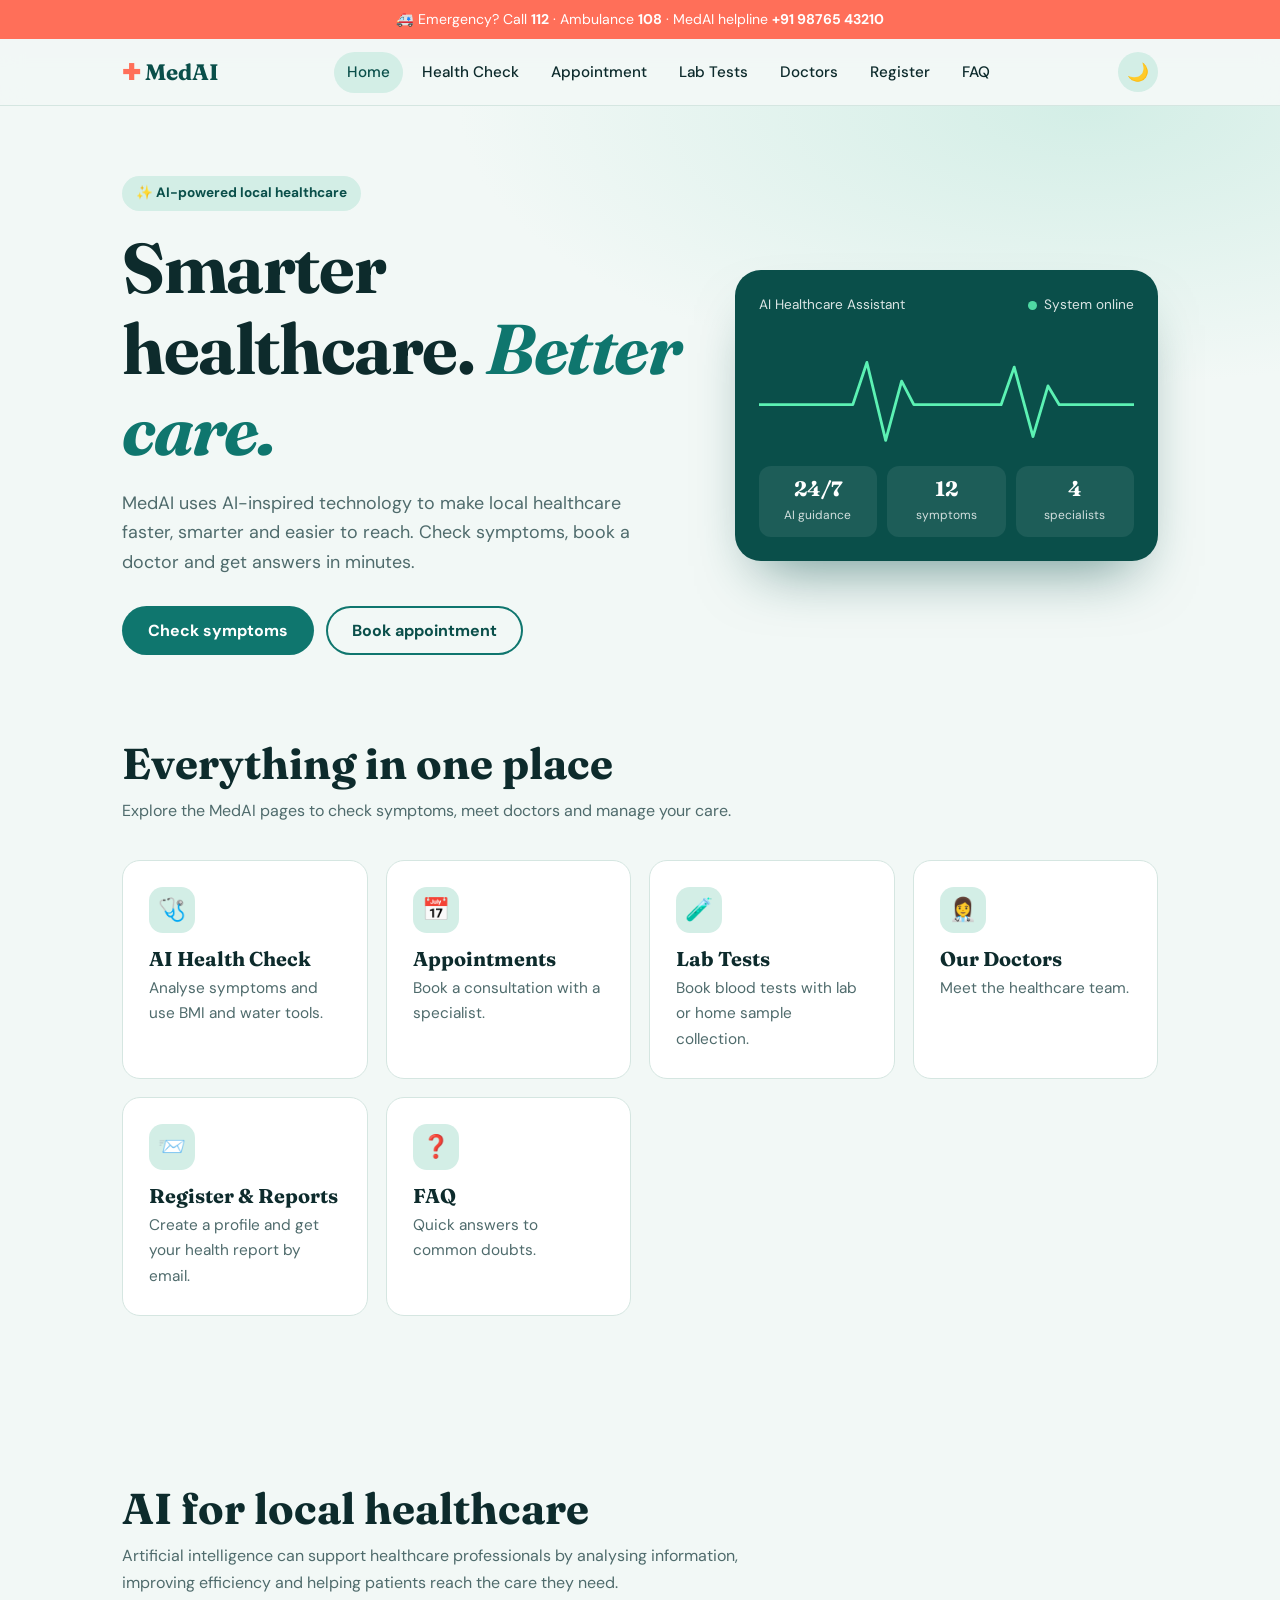
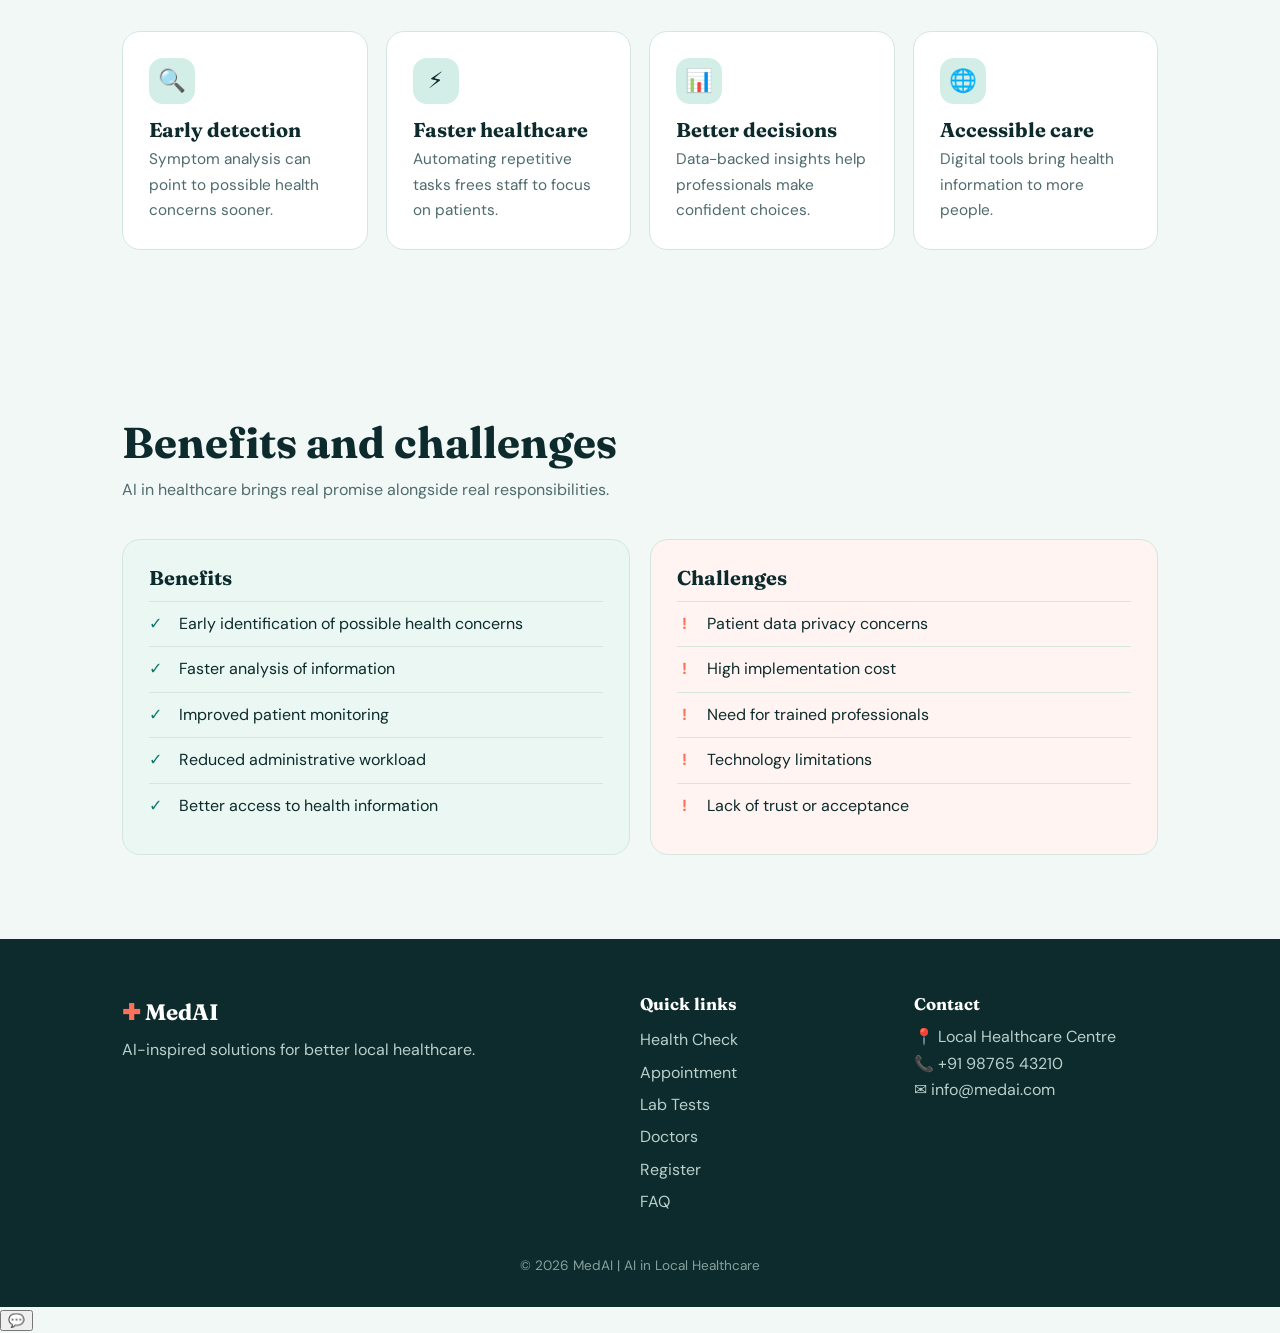
==== commit 3d27f9ac: "Add files via upload" ====
--- a/index.html
+++ b/index.html
@@ -32,6 +32,7 @@
 <div class="grid4">
 <a class="card lnk" href="health-check.html"><div class="ic">🩺</div><h3>AI Health Check</h3><p>Analyse symptoms and use BMI and water tools.</p></a>
 <a class="card lnk" href="appointment.html"><div class="ic">📅</div><h3>Appointments</h3><p>Book a consultation with a specialist.</p></a>
+<a class="card lnk" href="tests.html"><div class="ic">🧪</div><h3>Lab Tests</h3><p>Book blood tests with lab or home sample collection.</p></a>
 <a class="card lnk" href="doctors.html"><div class="ic">👩‍⚕️</div><h3>Our Doctors</h3><p>Meet the healthcare team.</p></a>
 <a class="card lnk" href="register.html"><div class="ic">📨</div><h3>Register &amp; Reports</h3><p>Create a profile and get your health report by email.</p></a>
 <a class="card lnk" href="faq.html"><div class="ic">❓</div><h3>FAQ</h3><p>Quick answers to common doubts.</p></a>
--- a/style.css
+++ b/style.css
@@ -168,3 +168,18 @@
 #toast{position:fixed;left:50%;bottom:24px;transform:translate(-50%,30px);opacity:0;background:var(--ink);color:var(--bg);padding:12px 20px;border-radius:14px;z-index:60;max-width:90vw;pointer-events:none;transition:.3s}
 #toast.show{opacity:1;transform:translate(-50%,0)}
 .ok a{color:var(--deep);font-weight:700}
+
+.tgrid{display:grid;grid-template-columns:repeat(auto-fill,minmax(250px,1fr));gap:14px;margin-bottom:30px}
+.tcard{text-align:left;cursor:pointer;background:var(--card);border:2px solid var(--line);border-radius:var(--r);padding:18px;font:inherit;color:var(--ink);transition:.15s;position:relative}
+.tcard:hover{border-color:var(--teal)}
+.tcard[aria-pressed=true]{border-color:var(--teal);background:var(--mint)}
+.tcard[aria-pressed=true]::after{content:"✓";position:absolute;top:12px;right:14px;color:var(--teal);font-weight:700}
+.tcard b{display:block;font-size:1.02rem;padding-right:18px}
+.tcard small{color:var(--mute);display:block;margin:4px 0 10px;line-height:1.4}
+.tcard .pr{font:700 1.15rem Fraunces,serif;color:var(--teal)}
+.sum{background:var(--mint);border-radius:14px;padding:16px 18px;line-height:1.7}
+.opt{display:flex;gap:10px;align-items:center;font-weight:500;margin:8px 0 0}
+.opt input{width:auto}
+.bk{display:flex;justify-content:space-between;align-items:center;gap:12px;flex-wrap:wrap;border:1px solid var(--line);background:var(--card);border-radius:14px;padding:14px 16px;margin-bottom:10px;max-width:860px}
+.bk .btn{padding:7px 18px;font-size:.85rem}
+@media(max-width:1040px){.menu{display:block}.links{display:none;position:absolute;top:66px;left:0;right:0;flex-direction:column;background:var(--bg);padding:12px 22px 18px;border-bottom:1px solid var(--line)}.links.show{display:flex}}
